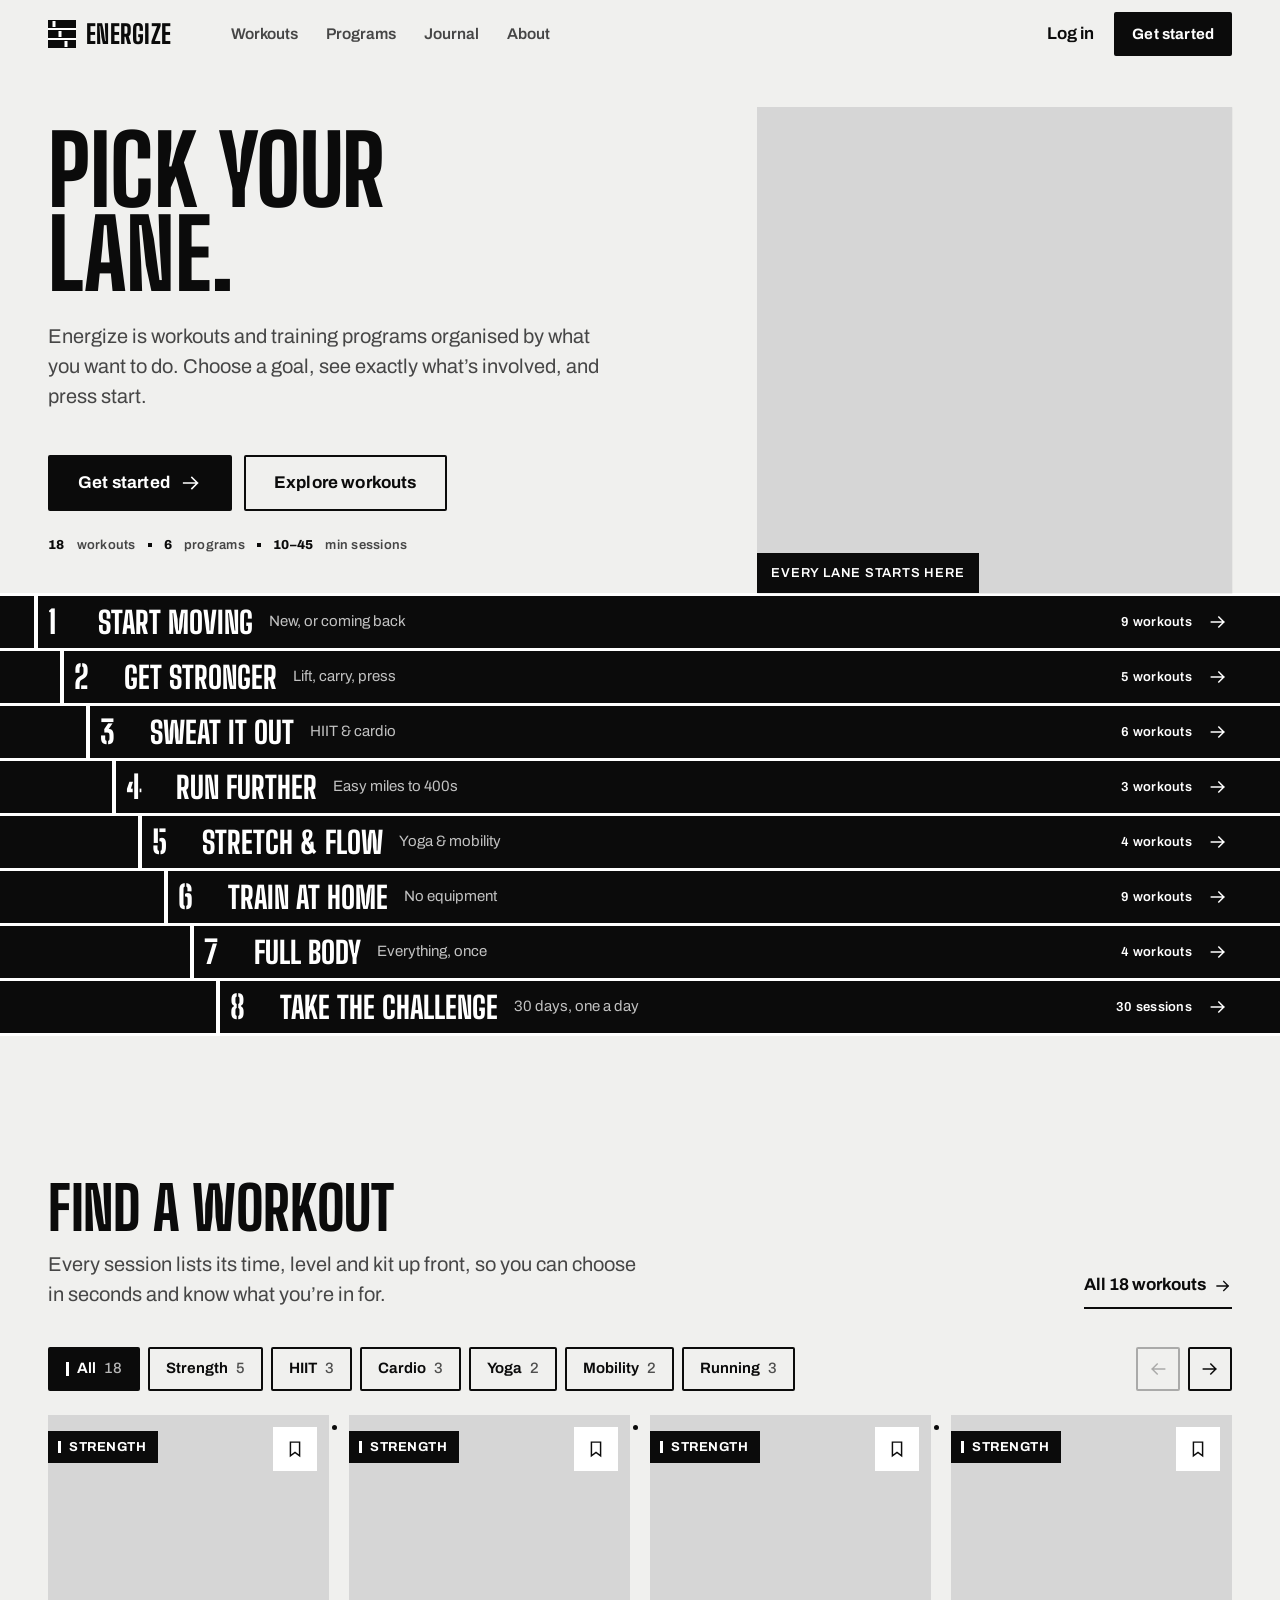
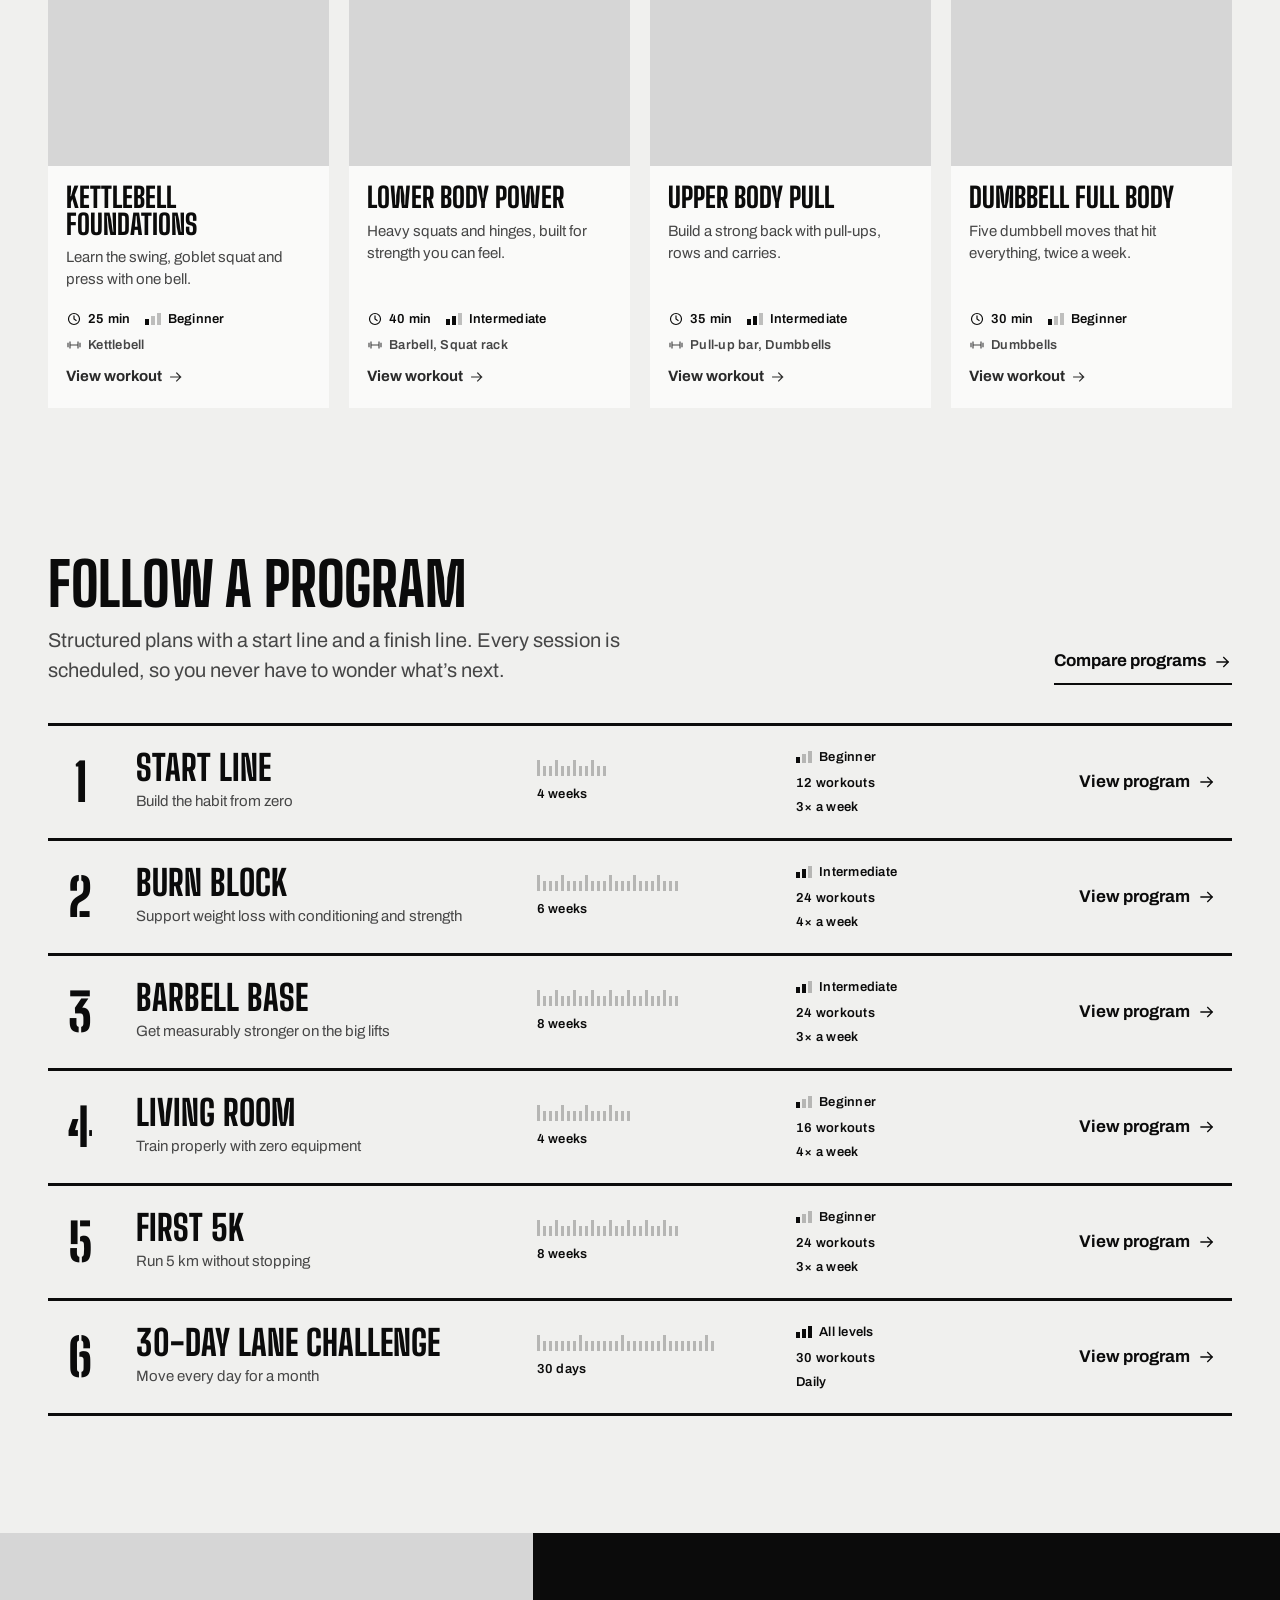
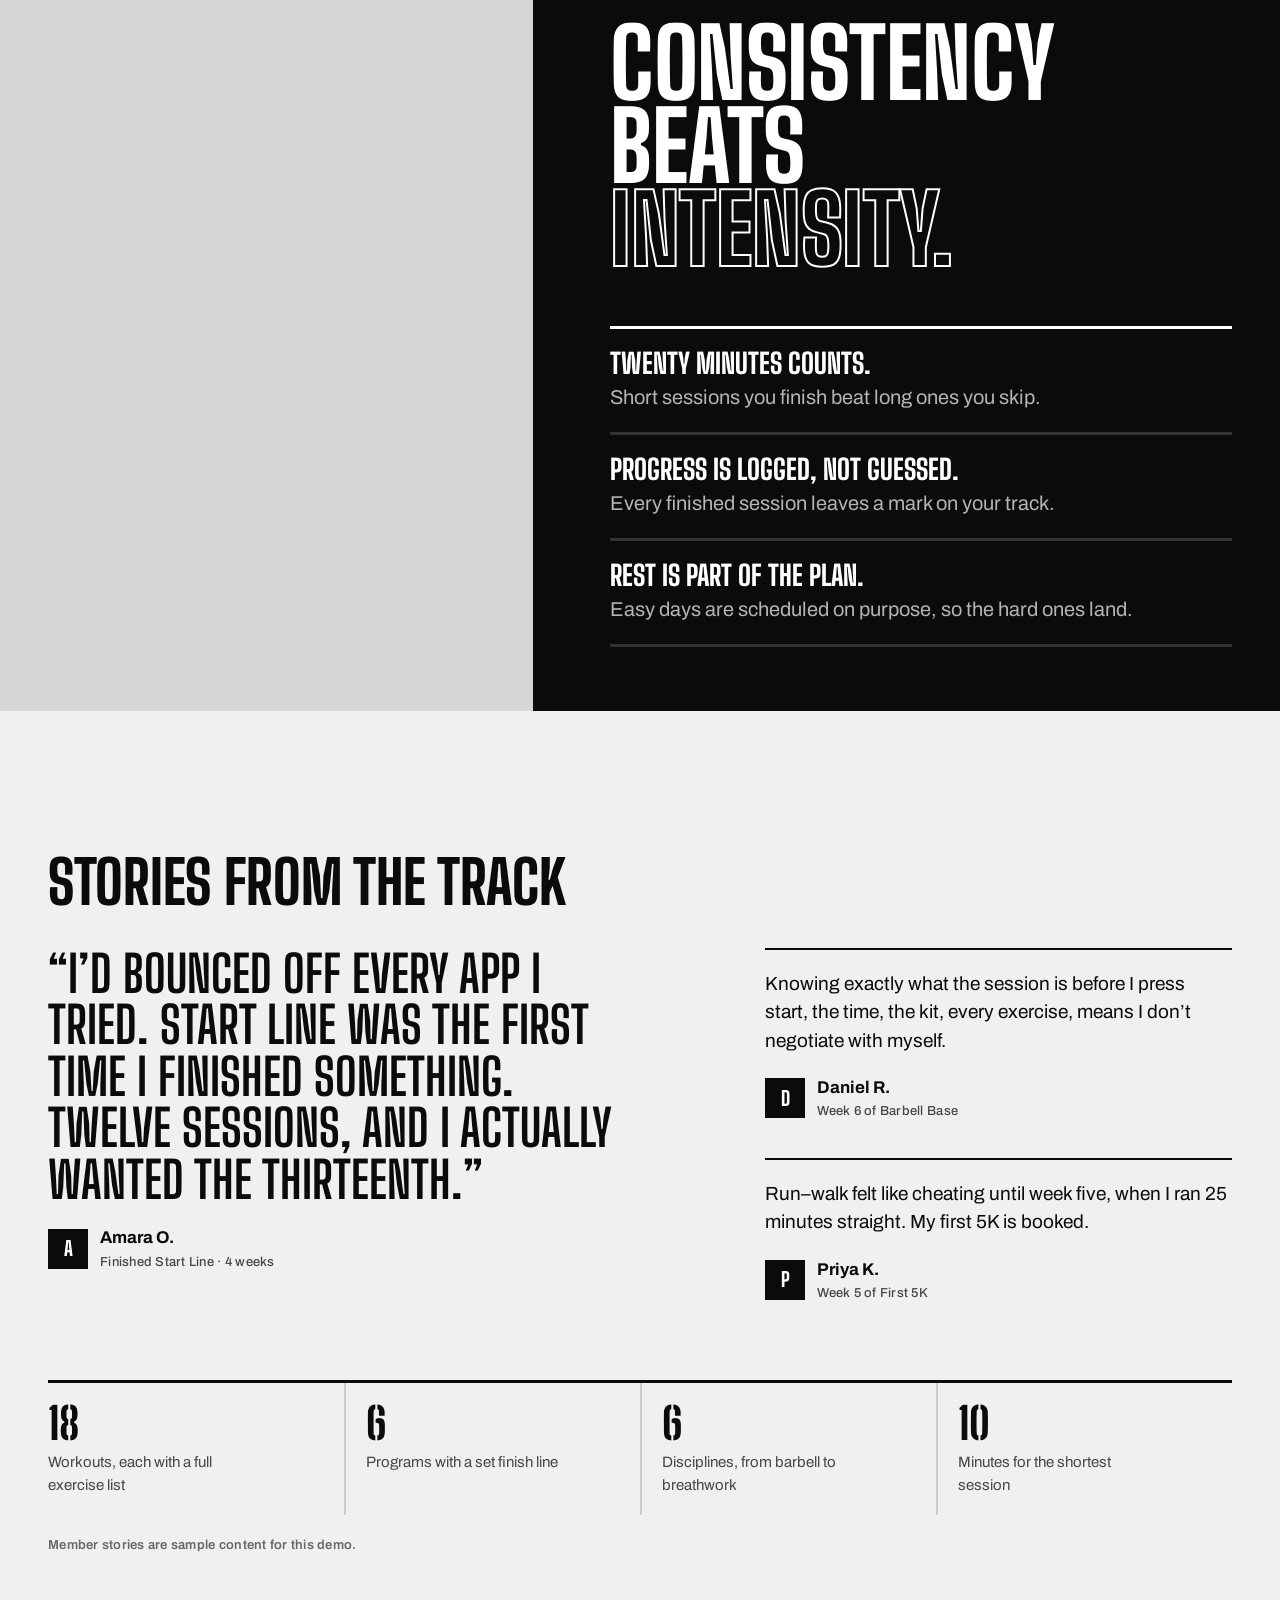
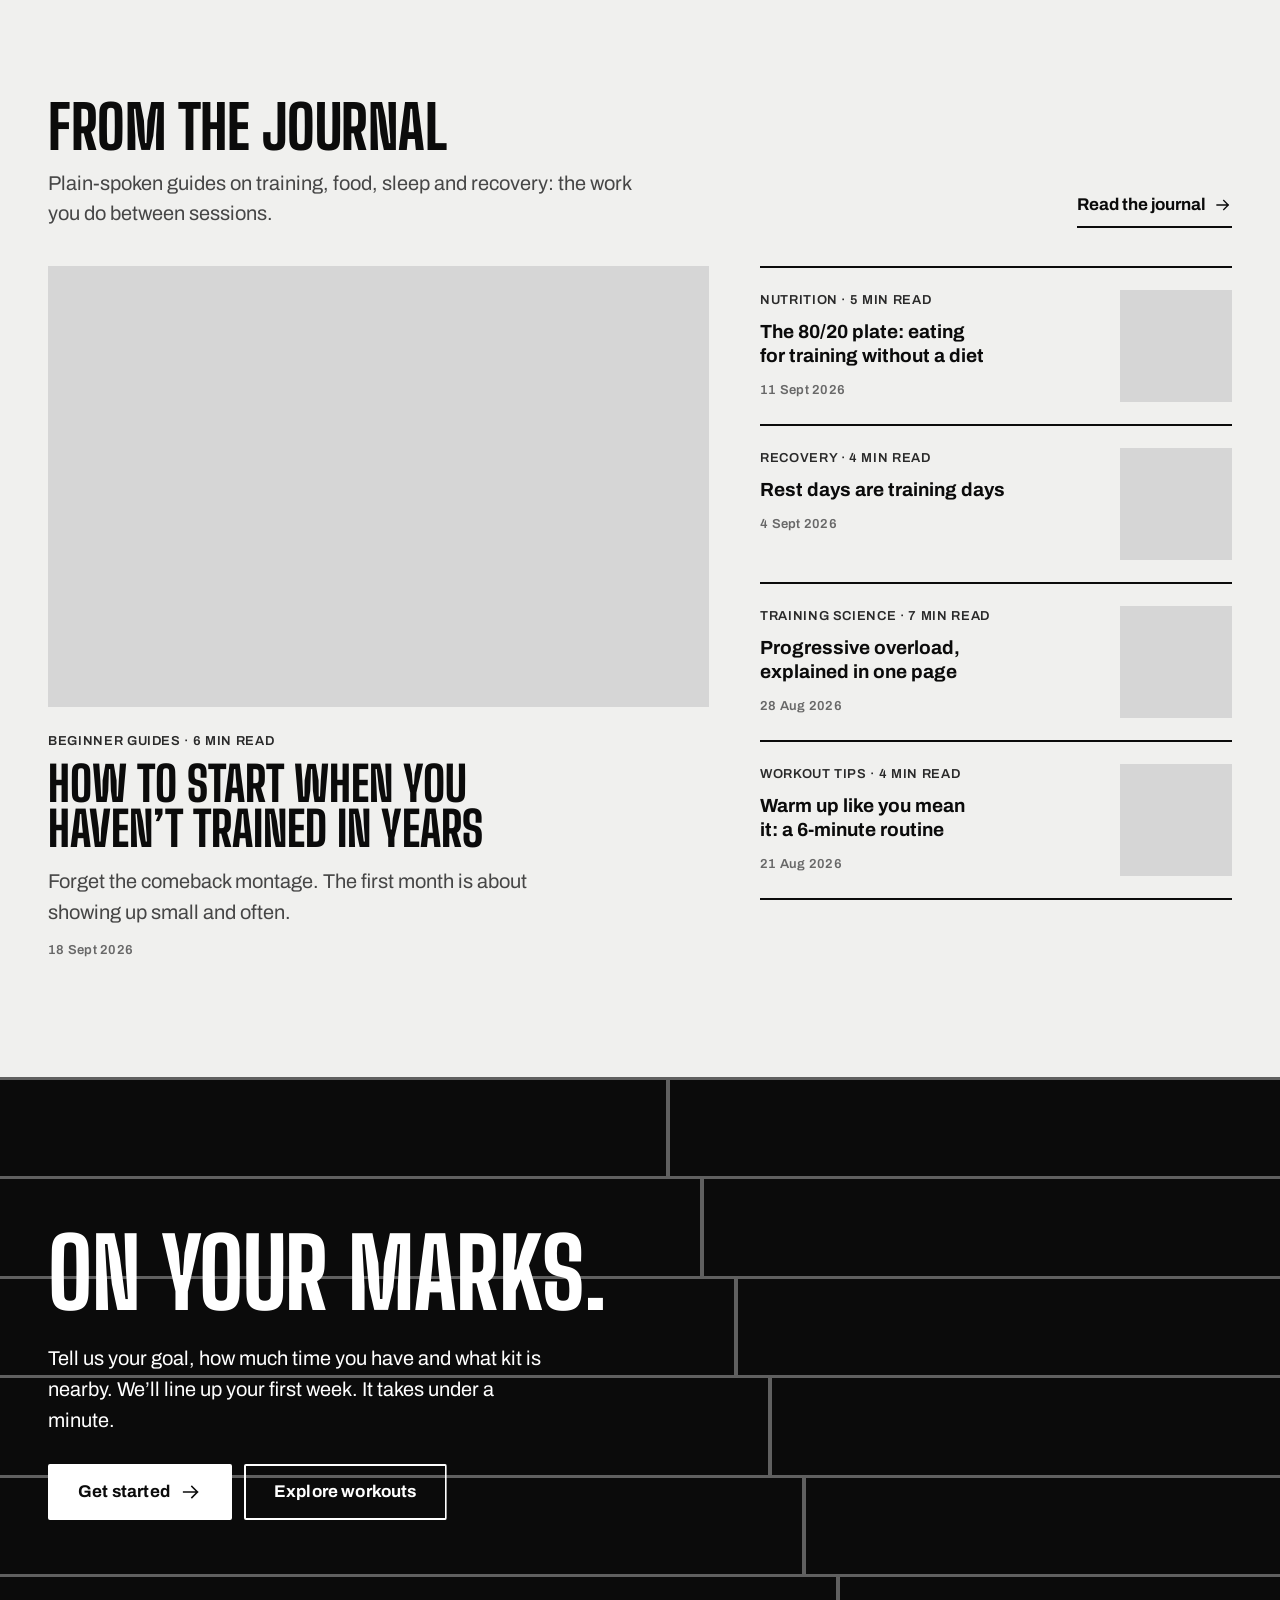
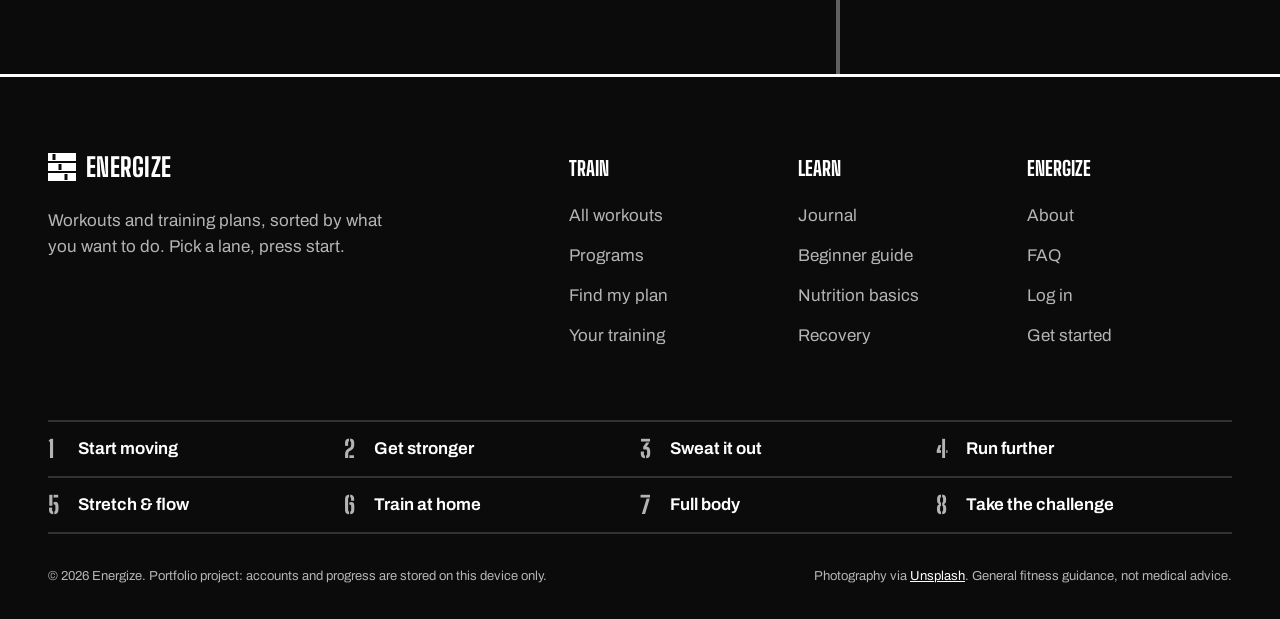
==== energize/index.html @ b3a52dd5 "Add Energize case study and live demo Monochrome React rebuild of the Energize fitness platform, bui" ====
<!doctype html>
<html lang="en">
  <head>
    <meta charset="UTF-8" />
    <meta name="viewport" content="width=device-width, initial-scale=1, viewport-fit=cover" />
    <meta name="description" content="Energize: workouts and training programs organised by what you want to do. Pick your lane, see the plan, press start." />
    <meta name="theme-color" content="#0b0b0b" />
    <link rel="icon" href="./favicon.svg" type="image/svg+xml" />
    <link rel="preconnect" href="https://images.unsplash.com" />
    <title>Energize — Pick your lane</title>
    <script type="module" crossorigin src="./assets/index-a1R3Euex.js"></script>
    <link rel="stylesheet" crossorigin href="./assets/index-C-Hd9GH8.css">
  </head>
  <body>
    <div id="root"></div>
  </body>
</html>
---- energize/assets/index-C-Hd9GH8.css ----
@font-face{font-family:Big Shoulders Display;font-style:normal;font-display:swap;font-weight:700;src:url(./big-shoulders-display-vietnamese-700-normal-DCH5bIkD.woff2) format("woff2"),url(./big-shoulders-display-vietnamese-700-normal-D5dmK5Ek.woff) format("woff");unicode-range:U+0102-0103,U+0110-0111,U+0128-0129,U+0168-0169,U+01A0-01A1,U+01AF-01B0,U+0300-0301,U+0303-0304,U+0308-0309,U+0323,U+0329,U+1EA0-1EF9,U+20AB}@font-face{font-family:Big Shoulders Display;font-style:normal;font-display:swap;font-weight:700;src:url(./big-shoulders-display-latin-ext-700-normal-C8xZtiKd.woff2) format("woff2"),url(./big-shoulders-display-latin-ext-700-normal-D98SaizC.woff) format("woff");unicode-range:U+0100-02BA,U+02BD-02C5,U+02C7-02CC,U+02CE-02D7,U+02DD-02FF,U+0304,U+0308,U+0329,U+1D00-1DBF,U+1E00-1E9F,U+1EF2-1EFF,U+2020,U+20A0-20AB,U+20AD-20C0,U+2113,U+2C60-2C7F,U+A720-A7FF}@font-face{font-family:Big Shoulders Display;font-style:normal;font-display:swap;font-weight:700;src:url(./big-shoulders-display-latin-700-normal-KM2fueoL.woff2) format("woff2"),url(./big-shoulders-display-latin-700-normal-CMi6UoP4.woff) format("woff");unicode-range:U+0000-00FF,U+0131,U+0152-0153,U+02BB-02BC,U+02C6,U+02DA,U+02DC,U+0304,U+0308,U+0329,U+2000-206F,U+20AC,U+2122,U+2191,U+2193,U+2212,U+2215,U+FEFF,U+FFFD}@font-face{font-family:Big Shoulders Display;font-style:normal;font-display:swap;font-weight:800;src:url(./big-shoulders-display-vietnamese-800-normal-TfqTMNKp.woff2) format("woff2"),url(./big-shoulders-display-vietnamese-800-normal-zHzF0To4.woff) format("woff");unicode-range:U+0102-0103,U+0110-0111,U+0128-0129,U+0168-0169,U+01A0-01A1,U+01AF-01B0,U+0300-0301,U+0303-0304,U+0308-0309,U+0323,U+0329,U+1EA0-1EF9,U+20AB}@font-face{font-family:Big Shoulders Display;font-style:normal;font-display:swap;font-weight:800;src:url(./big-shoulders-display-latin-ext-800-normal-fpv_pHPA.woff2) format("woff2"),url(./big-shoulders-display-latin-ext-800-normal-BQnXNQRw.woff) format("woff");unicode-range:U+0100-02BA,U+02BD-02C5,U+02C7-02CC,U+02CE-02D7,U+02DD-02FF,U+0304,U+0308,U+0329,U+1D00-1DBF,U+1E00-1E9F,U+1EF2-1EFF,U+2020,U+20A0-20AB,U+20AD-20C0,U+2113,U+2C60-2C7F,U+A720-A7FF}@font-face{font-family:Big Shoulders Display;font-style:normal;font-display:swap;font-weight:800;src:url(./big-shoulders-display-latin-800-normal-DDUD9Xuh.woff2) format("woff2"),url(./big-shoulders-display-latin-800-normal-CI0lhnTM.woff) format("woff");unicode-range:U+0000-00FF,U+0131,U+0152-0153,U+02BB-02BC,U+02C6,U+02DA,U+02DC,U+0304,U+0308,U+0329,U+2000-206F,U+20AC,U+2122,U+2191,U+2193,U+2212,U+2215,U+FEFF,U+FFFD}@font-face{font-family:Big Shoulders Stencil Display;font-style:normal;font-display:swap;font-weight:800;src:url(./big-shoulders-stencil-display-vietnamese-800-normal-DoiNwiQ4.woff2) format("woff2"),url(./big-shoulders-stencil-display-vietnamese-800-normal-BvA7Am0H.woff) format("woff");unicode-range:U+0102-0103,U+0110-0111,U+0128-0129,U+0168-0169,U+01A0-01A1,U+01AF-01B0,U+0300-0301,U+0303-0304,U+0308-0309,U+0323,U+0329,U+1EA0-1EF9,U+20AB}@font-face{font-family:Big Shoulders Stencil Display;font-style:normal;font-display:swap;font-weight:800;src:url(./big-shoulders-stencil-display-latin-ext-800-normal-Bwhrk1Fl.woff2) format("woff2"),url(./big-shoulders-stencil-display-latin-ext-800-normal-BhleyHtn.woff) format("woff");unicode-range:U+0100-02BA,U+02BD-02C5,U+02C7-02CC,U+02CE-02D7,U+02DD-02FF,U+0304,U+0308,U+0329,U+1D00-1DBF,U+1E00-1E9F,U+1EF2-1EFF,U+2020,U+20A0-20AB,U+20AD-20C0,U+2113,U+2C60-2C7F,U+A720-A7FF}@font-face{font-family:Big Shoulders Stencil Display;font-style:normal;font-display:swap;font-weight:800;src:url(./big-shoulders-stencil-display-latin-800-normal-DldhClEd.woff2) format("woff2"),url(./big-shoulders-stencil-display-latin-800-normal-COi9-ISJ.woff) format("woff");unicode-range:U+0000-00FF,U+0131,U+0152-0153,U+02BB-02BC,U+02C6,U+02DA,U+02DC,U+0304,U+0308,U+0329,U+2000-206F,U+20AC,U+2122,U+2191,U+2193,U+2212,U+2215,U+FEFF,U+FFFD}@font-face{font-family:Archivo Variable;font-style:normal;font-display:swap;font-weight:100 900;font-stretch:62% 125%;src:url(./archivo-vietnamese-wdth-normal-rJmnGBSt.woff2) format("woff2-variations");unicode-range:U+0102-0103,U+0110-0111,U+0128-0129,U+0168-0169,U+01A0-01A1,U+01AF-01B0,U+0300-0301,U+0303-0304,U+0308-0309,U+0323,U+0329,U+1EA0-1EF9,U+20AB}@font-face{font-family:Archivo Variable;font-style:normal;font-display:swap;font-weight:100 900;font-stretch:62% 125%;src:url(./archivo-latin-ext-wdth-normal-7khWdh9v.woff2) format("woff2-variations");unicode-range:U+0100-02BA,U+02BD-02C5,U+02C7-02CC,U+02CE-02D7,U+02DD-02FF,U+0304,U+0308,U+0329,U+1D00-1DBF,U+1E00-1E9F,U+1EF2-1EFF,U+2020,U+20A0-20AB,U+20AD-20C0,U+2113,U+2C60-2C7F,U+A720-A7FF}@font-face{font-family:Archivo Variable;font-style:normal;font-display:swap;font-weight:100 900;font-stretch:62% 125%;src:url(./archivo-latin-wdth-normal-DY7AcnAa.woff2) format("woff2-variations");unicode-range:U+0000-00FF,U+0131,U+0152-0153,U+02BB-02BC,U+02C6,U+02DA,U+02DC,U+0304,U+0308,U+0329,U+2000-206F,U+20AC,U+2122,U+2191,U+2193,U+2212,U+2215,U+FEFF,U+FFFD}:root{--c-ground: #f0f0ee;--c-paper: #fafaf9;--c-ink: #0b0b0b;--c-ink-2: #464646;--c-ink-3: #686868;--c-rule: #cdcdcd;--c-track: #0b0b0b;--c-track-deep: #2a2a2a;--c-track-ink: #000000;--c-track-soft: #e2e2e0;--c-line: #ffffff;--c-on-track-2: #c2c2c2;--c-on-ink-2: #b4b4b4;--c-done: #0b0b0b;--f-display: "Big Shoulders Display", "Arial Narrow", sans-serif;--f-stencil: "Big Shoulders Stencil Display", "Big Shoulders Display", sans-serif;--f-ui: "Archivo Variable", "Archivo", system-ui, sans-serif;--t-hero: clamp(3.5rem, 2rem + 7.4vw, 6rem);--t-h1: clamp(2.75rem, 1.6rem + 4.6vw, 5rem);--t-h2: clamp(2.25rem, 1.5rem + 3vw, 3.75rem);--t-h3: clamp(1.5rem, 1.2rem + 1vw, 2rem);--t-h4: 1.375rem;--t-lede: clamp(1.0625rem, 1rem + .35vw, 1.25rem);--t-body: 1.0625rem;--t-small: .9375rem;--t-meta: .8125rem;--s-1: 4px;--s-2: 8px;--s-3: 12px;--s-4: 16px;--s-5: 24px;--s-6: 32px;--s-7: 48px;--s-8: 64px;--s-9: 96px;--s-10: 128px;--section: clamp(72px, 6vw + 40px, 136px);--container: 1360px;--container-text: 720px;--gutter: clamp(16px, 4vw, 48px);--nav-h: 68px;--lane-h: 52px;--lane-line: 3px;--r-0: 0;--r-1: 2px;--r-pill: 999px;--shadow-float: 0 18px 40px -18px rgb(18 17 16 / .45);--ease-out: cubic-bezier(.16, 1, .3, 1);--ease-in-out: cubic-bezier(.65, 0, .35, 1);--d-fast: .16s;--d-med: .32s;--d-slow: .72s}*,*:before,*:after{box-sizing:border-box}html{-webkit-text-size-adjust:100%;text-size-adjust:100%;scroll-padding-top:calc(var(--nav-h) + 16px);scrollbar-color:var(--c-ink-3) var(--c-ground)}body{margin:0;background:var(--c-ground);color:var(--c-ink);font-family:var(--f-ui);font-size:var(--t-body);line-height:1.55;font-variation-settings:"wdth" 100;-webkit-font-smoothing:antialiased;text-rendering:optimizeLegibility;overflow-x:clip}img,svg,video{display:block;max-width:100%}img{height:auto}button,input,select,textarea{font:inherit;color:inherit}button{cursor:pointer}a{color:inherit}p{margin:0 0 1em}p:last-child{margin-bottom:0}h1,h2,h3,h4{margin:0}ul,ol{margin:0;padding:0}figure{margin:0}::selection{background:var(--c-track);color:var(--c-line)}input,textarea{caret-color:var(--c-track)}:focus-visible{outline:3px solid var(--c-track);outline-offset:3px}.on-track :focus-visible,.on-ink :focus-visible{outline-color:var(--c-line)}.display{font-family:var(--f-display);font-weight:800;text-transform:uppercase;line-height:.88;letter-spacing:-.005em;text-wrap:balance}.h1{font-size:var(--t-h1)}.h2{font-size:var(--t-h2)}.h3{font-family:var(--f-display);font-weight:800;font-size:var(--t-h3);line-height:1;text-transform:uppercase;text-wrap:balance}.lede{font-size:var(--t-lede);line-height:1.5;color:var(--c-ink-2);max-width:54ch;text-wrap:pretty}.meta{font-size:var(--t-meta);font-weight:600;letter-spacing:.02em;font-variant-numeric:tabular-nums}.num{font-variant-numeric:tabular-nums}.stencil{font-family:var(--f-stencil);font-weight:800;line-height:1}.container{width:100%;max-width:calc(var(--container) + var(--gutter) * 2);margin-inline:auto;padding-inline:var(--gutter)}.section{padding-block:var(--section)}.sr-only{position:absolute!important;width:1px;height:1px;padding:0;margin:-1px;overflow:hidden;clip:rect(0 0 0 0);white-space:nowrap;border:0}.skip-link{position:fixed;left:12px;top:-60px;z-index:100;padding:12px 16px;background:var(--c-ink);color:var(--c-line);font-weight:700;text-decoration:none;transition:top var(--d-fast) var(--ease-out)}.skip-link:focus{top:12px}.link{font-weight:700;text-decoration:underline;text-decoration-thickness:2px;text-underline-offset:.22em;text-decoration-color:var(--c-track);transition:text-decoration-color var(--d-fast)}.link:hover{text-decoration-color:currentColor}.on-ink{background:var(--c-ink);color:var(--c-line)}.on-track{background:var(--c-track);color:var(--c-line)}.js-reveal [data-reveal]{opacity:0;transform:translateY(18px);transition:opacity var(--d-slow) var(--ease-out),transform var(--d-slow) var(--ease-out)}.js-reveal [data-reveal=paint]{opacity:1;transform:none;clip-path:inset(0 100% 0 0);transition:clip-path .9s var(--ease-out)}.js-reveal [data-reveal].is-in{opacity:1;transform:none;clip-path:inset(0 0 0 0)}.route{animation:route-in .42s var(--ease-out) both}@keyframes route-in{0%{opacity:0;transform:translateY(10px)}to{opacity:1;transform:none}}@media (prefers-reduced-motion: reduce){*,*:before,*:after{animation-duration:.01ms!important;animation-iteration-count:1!important;transition-duration:.01ms!important;scroll-behavior:auto!important}.js-reveal [data-reveal]{opacity:1;transform:none;clip-path:none}}.photo{position:relative;overflow:hidden;background:#d6d6d6}.photo img{width:100%;height:100%;object-fit:cover;opacity:0;transform:scale(1.03);transition:opacity .6s var(--ease-out),transform 1.1s var(--ease-out)}.photo.is-loaded img{opacity:1;transform:none}.photo img{filter:grayscale(1) contrast(1.06)}.logo{display:inline-flex;align-items:center;gap:10px;color:var(--c-track);text-decoration:none}.logo__word{font-family:var(--f-display);font-weight:800;font-size:1.625rem;line-height:1;text-transform:uppercase;letter-spacing:.01em;color:var(--c-ink)}.logo--on-track{color:var(--c-line);--logo-line: var(--c-track)}.logo--on-track .logo__word{color:var(--c-line)}.section-header{margin-bottom:clamp(28px,3vw,48px)}.section-header__rule{height:3px;background:var(--c-ink);margin-bottom:clamp(20px,2vw,28px)}.section-header__row{display:flex;align-items:flex-end;justify-content:space-between;gap:24px 48px;flex-wrap:wrap}.section-header__text{display:grid;gap:14px;max-width:760px}.section-header__action{display:inline-flex;align-items:center;gap:8px;min-height:44px;font-weight:700;text-decoration:none;border-bottom:2px solid var(--c-track);transition:gap var(--d-med) var(--ease-out),color var(--d-fast)}.section-header__action:hover{gap:14px;color:var(--c-track-deep)}.level{display:inline-flex;align-items:center;gap:7px}.level__bars{display:inline-flex;align-items:flex-end;gap:2px}.level__bars i{width:4px;background:currentColor;opacity:.25}.level__bars i:nth-child(1){height:6px}.level__bars i:nth-child(2){height:9px}.level__bars i:nth-child(3){height:12px}.level__bars i.on{opacity:1}.chip{position:relative;display:inline-flex;align-items:center;gap:8px;min-height:44px;padding:0 16px;border:2px solid var(--c-ink);border-radius:var(--r-1);background:transparent;font-weight:650;font-size:.9375rem;white-space:nowrap;transition:background var(--d-fast),color var(--d-fast)}.chip:hover{background:var(--c-paper)}.chip.is-active{background:var(--c-ink);color:var(--c-line)}.chip.is-active:before{content:"";width:3px;height:14px;background:var(--c-line);box-shadow:0 0 0 1px var(--c-ink)}.chip__count{font-variant-numeric:tabular-nums;opacity:.7;font-weight:500}.empty{display:grid;justify-items:start;gap:12px;padding:clamp(32px,5vw,64px);background:var(--c-paper);max-width:640px}.empty__mark{width:120px;color:var(--c-track);margin-bottom:8px}.empty p{color:var(--c-ink-2);margin:0 0 8px}.rail{position:relative}.rail__track{display:grid;grid-auto-flow:column;grid-auto-columns:var(--rail-col, calc((100% - 60px)/4) );gap:20px;overflow-x:auto;overscroll-behavior-x:contain;scroll-snap-type:x mandatory;scrollbar-width:none;padding-bottom:4px}.rail__track::-webkit-scrollbar{display:none}.rail__track>*{scroll-snap-align:start}.rail__controls{display:flex;gap:8px}@media (max-width: 1100px){.rail__track{--rail-col: calc((100% - 2 * 20px) / 3)}}@media (max-width: 820px){.rail__track{--rail-col: 62%;gap:14px;margin-inline:calc(var(--gutter) * -1);padding-inline:var(--gutter);scroll-padding-inline:var(--gutter)}}@media (max-width: 480px){.rail__track{--rail-col: 80%}}.footer{padding-block:clamp(56px,6vw,96px) 32px;border-top:var(--lane-line) solid var(--c-line)}.footer .logo__word{color:var(--c-line)}.footer .logo{color:var(--c-line);--logo-line: var(--c-ink)}.footer__top{display:grid;grid-template-columns:minmax(0,5fr) minmax(0,7fr);gap:48px}.footer__brand p{margin-top:18px;max-width:34ch;color:var(--c-on-ink-2)}.footer__logo{display:inline-flex;text-decoration:none}.footer__cols{display:grid;grid-template-columns:repeat(3,1fr);gap:24px}.footer__h{font-family:var(--f-display);font-weight:800;font-size:1.25rem;text-transform:uppercase;margin-bottom:12px}.footer__cols ul{list-style:none;display:grid}.footer__cols a{display:inline-flex;align-items:center;min-height:40px;color:var(--c-on-ink-2);text-decoration:none;transition:color var(--d-fast)}.footer__cols a:hover{color:var(--c-line)}.footer__lanes{display:grid;grid-template-columns:repeat(4,1fr);margin-top:clamp(48px,5vw,72px);border-top:2px solid #333}.footer__lane{display:flex;align-items:center;gap:12px;min-height:56px;padding-right:12px;border-bottom:2px solid #333;font-weight:650;color:var(--c-line);text-decoration:none;transition:color var(--d-fast)}.footer__lane .stencil{font-size:1.5rem;color:var(--c-on-ink-2);min-width:18px}.footer__lane:hover{text-decoration:underline;text-decoration-thickness:2px;text-underline-offset:.25em}.footer__base{display:flex;justify-content:space-between;gap:8px 32px;flex-wrap:wrap;margin-top:32px;font-size:var(--t-meta);color:var(--c-on-ink-2)}.footer__base p{margin:0}.footer__base a{color:var(--c-line)}@media (max-width: 900px){.footer__top{grid-template-columns:1fr}.footer__lanes{grid-template-columns:repeat(2,1fr);column-gap:16px}}@media (max-width: 520px){.footer__cols{grid-template-columns:1fr 1fr}.footer__lanes{grid-template-columns:1fr}}.btn{--btn-bg: var(--c-track);--btn-fg: var(--c-line);--btn-bd: var(--c-track);position:relative;display:inline-flex;align-items:center;justify-content:center;gap:10px;min-height:48px;padding:0 22px;border:2px solid var(--btn-bd);border-radius:var(--r-1);background:var(--btn-bg);color:var(--btn-fg);font-family:var(--f-ui);font-weight:700;font-size:1rem;letter-spacing:.01em;line-height:1;text-decoration:none;white-space:nowrap;overflow:hidden;isolation:isolate;transition:color var(--d-fast) var(--ease-out),border-color var(--d-fast),transform var(--d-fast) var(--ease-out);-webkit-tap-highlight-color:transparent}.btn:before{content:"";position:absolute;top:0;right:0;bottom:0;left:0;z-index:-1;background:var(--btn-hover, var(--c-track-deep));transform:scaleX(0);transform-origin:left;transition:transform var(--d-med) var(--ease-out)}.btn:hover:before{transform:scaleX(1)}.btn:active{transform:translateY(1px)}.btn__icon{transition:transform var(--d-med) var(--ease-out)}.btn:hover .btn__icon{transform:translate(3px)}.btn[disabled],.btn[aria-disabled=true]{opacity:.45;pointer-events:none}.btn--lg{min-height:56px;padding:0 28px;font-size:1.0625rem}.btn--sm{min-height:44px;padding:0 16px;font-size:.9375rem}.btn--block{width:100%}.btn--ink{--btn-bg: var(--c-ink);--btn-bd: var(--c-ink);--btn-hover: #2a2a2a}.btn--ghost{--btn-bg: transparent;--btn-fg: var(--c-ink);--btn-bd: var(--c-ink);--btn-hover: var(--c-ink)}.btn--ghost:hover{color:var(--c-line)}.btn--line{--btn-bg: transparent;--btn-fg: var(--c-line);--btn-bd: var(--c-line);--btn-hover: var(--c-line)}.btn--line:hover{color:var(--c-ink)}.btn--white{--btn-bg: var(--c-line);--btn-fg: var(--c-ink);--btn-bd: var(--c-line);--btn-hover: var(--c-ink)}.btn--white:hover{color:var(--c-line);border-color:var(--c-ink)}.icon-btn{display:inline-grid;place-items:center;width:44px;height:44px;border:2px solid currentColor;border-radius:var(--r-1);background:transparent;color:inherit;transition:background var(--d-fast),color var(--d-fast),opacity var(--d-fast)}.icon-btn:hover{background:var(--c-ink);color:var(--c-line);border-color:var(--c-ink)}.icon-btn:disabled{opacity:.3;pointer-events:none}.nav{position:sticky;top:0;z-index:50;background:var(--c-ground);border-bottom:1px solid transparent;transition:border-color var(--d-med)}.nav.is-scrolled{border-bottom-color:var(--c-rule)}.nav__bar{display:flex;align-items:center;gap:32px;height:var(--nav-h)}.nav__logo{display:inline-flex;min-height:44px;align-items:center;text-decoration:none}.nav__links{display:flex;gap:4px;margin-left:16px}.nav__link{position:relative;display:inline-flex;align-items:center;min-height:44px;padding:0 12px;font-weight:600;font-size:.9688rem;text-decoration:none;color:var(--c-ink-2);transition:color var(--d-fast)}.nav__link:after{content:"";position:absolute;left:12px;right:12px;bottom:6px;height:3px;background:var(--c-track);transform:scaleX(0);transform-origin:left;transition:transform var(--d-med) var(--ease-out)}.nav__link:hover{color:var(--c-ink)}.nav__link:hover:after{transform:scaleX(.35)}.nav__link.active{color:var(--c-ink)}.nav__link.active:after{transform:scaleX(1)}.nav__actions{margin-left:auto;display:flex;align-items:center;gap:20px}.nav__login{display:inline-flex;align-items:center;min-height:44px;font-weight:650;text-decoration:none}.nav__login:hover{text-decoration:underline;text-decoration-color:var(--c-track);text-decoration-thickness:2px;text-underline-offset:.3em}.nav__you{display:inline-flex;align-items:center;gap:10px;min-height:44px;font-weight:650;text-decoration:none}.nav__avatar{display:inline-grid;place-items:center;width:32px;height:32px;background:var(--c-track);color:var(--c-line);font-family:var(--f-display);font-weight:800;font-size:1.125rem;text-transform:uppercase;text-decoration:none}.nav__avatar--lg{width:44px;height:44px;font-size:1.375rem}.nav__mobile{display:none;margin-left:auto;align-items:center;gap:8px}.nav__toggle{display:inline-grid;place-items:center;width:48px;height:48px;border:0;background:transparent;color:var(--c-ink)}.drawer{position:fixed;inset:var(--nav-h) 0 0 0;display:flex;flex-direction:column;justify-content:space-between;gap:32px;padding:0 0 max(24px,env(safe-area-inset-bottom));overflow-y:auto;animation:drawer-in .38s var(--ease-out) both}.drawer[hidden]{display:none}@keyframes drawer-in{0%{clip-path:inset(0 0 100% 0)}to{clip-path:inset(0 0 0 0)}}.drawer__lanes{list-style:none;border-top:var(--lane-line) solid var(--c-line)}.drawer__lanes li{border-bottom:var(--lane-line) solid var(--c-line);animation:lane-in .42s var(--ease-out) both;animation-delay:calc(var(--i, 0) * 40ms + 80ms)}@keyframes lane-in{0%{opacity:0;transform:translate(-16px)}to{opacity:1;transform:none}}.drawer__lane{display:grid;grid-template-columns:44px 1fr;grid-template-areas:"n label" "n note";align-items:center;column-gap:12px;min-height:76px;padding:10px var(--gutter);text-decoration:none;color:var(--c-line)}.drawer__lane.active{background:var(--c-track-deep)}.drawer__n{grid-area:n;font-size:2.5rem}.drawer__label{grid-area:label;font-family:var(--f-display);font-weight:800;font-size:2.25rem;text-transform:uppercase;line-height:.95}.drawer__note{grid-area:note;font-size:.875rem;color:var(--c-on-track-2)}.drawer__actions{display:grid;gap:10px;padding:0 var(--gutter)}@media (max-width: 900px){.nav__links,.nav__actions{display:none}.nav__mobile{display:flex}.nav__bar{gap:12px}.nav.is-open{background:var(--c-ground)}}@media (max-width: 360px){.logo__word{font-size:1.375rem}.nav__mobile .btn{padding:0 12px}}.acard{position:relative}.acard__link{text-decoration:none;background-image:linear-gradient(var(--c-track),var(--c-track));background-size:0 3px;background-position:0 100%;background-repeat:no-repeat;transition:background-size var(--d-med) var(--ease-out)}.acard:hover .acard__link{background-size:100% 3px}.acard__link:after{content:"";position:absolute;top:0;right:0;bottom:0;left:0;z-index:1}.acard__link:focus-visible{outline:none}.acard:has(.acard__link:focus-visible){outline:3px solid var(--c-track);outline-offset:4px}.acard__topic{color:var(--c-track-deep);margin:0 0 10px;text-transform:uppercase;letter-spacing:.05em}.acard__date{color:var(--c-ink-3);margin:12px 0 0}.acard .photo img{transition:opacity .6s var(--ease-out),transform .9s var(--ease-out)}.acard:hover .photo.is-loaded img{transform:scale(1.03)}.acard--feature{display:grid;gap:24px}.acard--feature .acard__title{font-family:var(--f-display);font-weight:800;font-size:clamp(2rem,1.4rem + 2vw,3rem);line-height:.95;text-transform:uppercase;text-wrap:balance}.acard--feature .acard__dek{margin:14px 0 0;font-size:var(--t-lede);color:var(--c-ink-2);max-width:46ch}.acard--compact{display:grid;grid-template-columns:minmax(0,1fr) 112px;gap:20px;padding-block:22px;border-bottom:2px solid var(--c-ink)}.acard--compact .acard__media{order:2}.acard--compact .acard__title{font-family:var(--f-ui);font-weight:700;font-size:1.1875rem;line-height:1.25;text-wrap:balance}@media (max-width: 420px){.acard--compact{grid-template-columns:minmax(0,1fr) 84px;gap:14px}}.lanes{--stagger: 26px;--start: max(var(--gutter), calc((100cqw - var(--container)) / 2));container-type:inline-size;position:relative}.lanes ol{list-style:none;border-top:var(--lane-line) solid var(--c-line)}.lane{border-bottom:var(--lane-line) solid var(--c-line)}.lane__link{--pad: calc(var(--start) + var(--i) * var(--stagger));position:relative;display:grid;grid-template-columns:34px minmax(0,max-content) minmax(0,1fr) auto 24px;align-items:center;column-gap:16px;min-height:var(--lane-h);padding:6px var(--start) 6px var(--pad);color:var(--c-line);text-decoration:none;transition:background var(--d-med) var(--ease-out)}.lane__link:before{content:"";position:absolute;left:calc(var(--pad) - 14px);top:0;bottom:0;width:4px;background:var(--c-line)}.lane__link:hover,.lane__link:focus-visible,.lane.is-active .lane__link{background:var(--c-track-deep)}.lane__link:focus-visible{outline:3px solid var(--c-line);outline-offset:-6px}.lane__n{font-size:2rem}.lane__name{font-family:var(--f-display);font-weight:800;font-size:clamp(1.5rem,1.1rem + 1vw,2rem);line-height:1;text-transform:uppercase;white-space:nowrap}.lane__line{font-size:var(--t-small);color:var(--c-on-track-2);white-space:nowrap;overflow:hidden;text-overflow:ellipsis}.lane__count{white-space:nowrap}.lane__arrow{transition:transform var(--d-med) var(--ease-out)}.lane__link:hover .lane__arrow,.lane__link:focus-visible .lane__arrow{transform:translate(4px)}.lane__run{position:absolute;left:calc(var(--pad) - 14px);right:var(--start);bottom:6px;height:4px;container-type:inline-size;pointer-events:none}.lane__runner{position:absolute;left:0;top:0;width:28px;height:4px;background:var(--c-line);transform:translate(0) scaleX(0);transform-origin:left;transition:transform .7s var(--ease-out)}.lane__link:hover .lane__runner,.lane__link:focus-visible .lane__runner,.lane.is-active .lane__runner{transform:translate(calc(100cqw - 28px)) scaleX(1)}@media (max-width: 900px){.lanes{--stagger: 12px}.lane__link{grid-template-columns:28px minmax(0,1fr) auto 20px;column-gap:12px;min-height:60px}.lane__line{display:none}.lane__n{font-size:1.75rem}}@media (max-width: 380px){.lanes{--stagger: 8px}.lane__link{grid-template-columns:24px minmax(0,1fr) auto}.lane__arrow{display:none}.lane__name{font-size:1.375rem}}.ticks{display:flex;align-items:flex-end;gap:3px;height:16px}.ticks i{flex:0 0 auto;width:3px;height:60%;background:currentColor;opacity:.25}.ticks i.is-start{height:100%}.ticks i.is-done{opacity:1;background:var(--c-track)}.prow-list{list-style:none;border-top:var(--lane-line) solid var(--c-ink)}.prow-list>li{border-bottom:var(--lane-line) solid var(--c-ink)}.prow{position:relative;display:grid;grid-template-columns:64px minmax(0,3.2fr) minmax(0,2fr) minmax(0,2.2fr) auto;align-items:center;gap:24px;min-height:112px;padding:20px 16px 20px 0;transition:background var(--d-med) var(--ease-out),color var(--d-med)}.prow:hover,.prow:focus-within{background:var(--c-track);color:var(--c-line)}.prow__n{font-size:3.25rem;text-align:center;color:var(--c-track);transition:color var(--d-med)}.prow:hover .prow__n,.prow:focus-within .prow__n{color:var(--c-line)}.prow__name{font-family:var(--f-display);font-weight:800;font-size:clamp(1.75rem,1.4rem + 1vw,2.25rem);line-height:.95;text-transform:uppercase}.prow__link{text-decoration:none}.prow__link:after{content:"";position:absolute;top:0;right:0;bottom:0;left:0;z-index:1}.prow__link:focus-visible{outline:none}.prow:has(.prow__link:focus-visible){outline:3px solid var(--c-line);outline-offset:-6px}.prow__goal{margin:6px 0 0;color:var(--c-ink-2);font-size:var(--t-small);transition:color var(--d-med)}.prow:hover .prow__goal,.prow:focus-within .prow__goal{color:var(--c-on-track-2)}.prow__distance{display:grid;gap:8px}.prow__facts{list-style:none;display:grid;gap:4px}.prow__cta{display:inline-flex;align-items:center;gap:8px;font-weight:700;white-space:nowrap;transition:gap var(--d-med) var(--ease-out)}.prow:hover .prow__cta{gap:14px}.prow.is-active .prow__ticks i.is-done{background:currentColor}.prow:hover .ticks i.is-done,.prow:focus-within .ticks i.is-done{background:var(--c-line)}.prow__flag{position:absolute;left:64px;top:0;display:inline-flex;align-items:center;gap:6px;padding:3px 8px;background:var(--c-ink);color:var(--c-line);font-size:.75rem;font-weight:700;letter-spacing:.03em;text-transform:uppercase}.prow__peek{position:absolute;right:200px;top:50%;width:240px;z-index:2;pointer-events:none;transform:translateY(-50%) rotate(-2deg);clip-path:inset(0 100% 0 0);transition:clip-path .48s var(--ease-out)}@media (hover: hover) and (min-width: 1101px){.prow:hover .prow__peek{clip-path:inset(0 0 0 0)}}@media (hover: none),(max-width: 1100px){.prow__peek{display:none}}@media (max-width: 1100px){.prow{grid-template-columns:56px minmax(0,1fr) minmax(0,1fr) auto}.prow__facts{display:none}}@media (max-width: 720px){.prow{grid-template-columns:44px minmax(0,1fr);grid-template-areas:"n main" "n distance" "n cta";gap:12px 12px;padding:22px 8px 22px 0}.prow__n{grid-area:n;align-self:start;font-size:2.5rem}.prow__main{grid-area:main}.prow__distance{grid-area:distance;grid-auto-flow:column;justify-content:start;align-items:center;gap:12px}.prow__cta{grid-area:cta;color:var(--c-track-deep)}.prow:hover .prow__cta{color:inherit}.prow__flag{left:44px}}.wcard{position:relative;display:flex;flex-direction:column;height:100%;background:var(--c-paper)}.wcard__media{position:relative}.wcard__media .photo img{transition:opacity .6s var(--ease-out),transform .9s var(--ease-out)}.wcard:hover .wcard__media .photo.is-loaded img{transform:scale(1.04)}.wcard__cat{position:absolute;left:0;top:16px;padding:6px 12px 6px 10px;background:var(--c-ink);color:var(--c-line);font-size:var(--t-meta);font-weight:700;letter-spacing:.04em;text-transform:uppercase;display:inline-flex;align-items:center;gap:8px}.wcard__cat:before{content:"";width:3px;height:12px;background:var(--c-line)}.wcard__done{position:absolute;left:0;bottom:0;display:inline-flex;align-items:center;gap:6px;padding:6px 12px;background:var(--c-done);color:var(--c-line);font-size:var(--t-meta);font-weight:700}.wcard__body{position:relative;display:flex;flex-direction:column;gap:10px;flex:1;padding:18px 18px 20px}.wcard__body:before{content:"";position:absolute;left:0;right:0;top:0;height:4px;background:var(--c-track);transform:scaleX(0);transform-origin:left;transition:transform var(--d-med) var(--ease-out)}.wcard:hover .wcard__body:before,.wcard:focus-within .wcard__body:before{transform:scaleX(1)}.wcard__title{font-family:var(--f-display);font-weight:800;font-size:1.75rem;line-height:.95;text-transform:uppercase;text-wrap:balance}.wcard__link{text-decoration:none}.wcard__link:after{content:"";position:absolute;top:0;right:0;bottom:0;left:0;z-index:1}.wcard__link:focus-visible{outline:none}.wcard:has(.wcard__link:focus-visible){outline:3px solid var(--c-track);outline-offset:3px}.wcard__summary{margin:0;font-size:var(--t-small);color:var(--c-ink-2);line-height:1.45}.wcard__meta{list-style:none;display:flex;flex-wrap:wrap;gap:6px 14px;margin-top:auto;padding-top:8px;color:var(--c-ink)}.wcard__meta li{display:inline-flex;align-items:center;gap:6px}.wcard__kit{color:var(--c-ink-2)}.wcard__cta{display:inline-flex;align-items:center;gap:6px;font-weight:700;font-size:var(--t-small);color:var(--c-track-deep);transition:gap var(--d-med) var(--ease-out)}.wcard:hover .wcard__cta{gap:12px}.wcard__save{position:absolute;right:12px;top:12px;z-index:2;display:grid;place-items:center;width:44px;height:44px;border:0;background:var(--c-line);color:var(--c-ink);transition:background var(--d-fast),color var(--d-fast),transform var(--d-fast) var(--ease-out)}.wcard__save:hover{background:var(--c-ink);color:var(--c-line)}.wcard__save:active{transform:scale(.92)}.wcard__save.is-saved{background:var(--c-track);color:var(--c-line)}.hero{padding-top:clamp(20px,3vw,40px)}.hero__top{display:grid;grid-template-columns:repeat(12,minmax(0,1fr));gap:0 var(--s-6);align-items:end}.hero__copy{grid-column:1 / span 7;display:grid;gap:24px;padding-bottom:clamp(28px,3vw,44px)}.hero__title{font-size:var(--t-hero);max-width:7.5ch;animation:paint-in .9s var(--ease-out) both}@keyframes paint-in{0%{clip-path:inset(0 100% 0 0)}to{clip-path:inset(0 0 0 0)}}.hero__lede{color:var(--c-ink-2)}.hero__ctas{display:flex;flex-wrap:wrap;gap:12px}.hero__facts{display:flex;align-items:center;flex-wrap:wrap;gap:6px 12px;color:var(--c-ink-2);margin:0}.hero__facts .num{color:var(--c-ink);font-weight:800}.hero__facts i{width:4px;height:4px;background:var(--c-track)}.hero__photo{grid-column:8 / span 5;position:relative;height:clamp(340px,54vh,540px);background:#d6d6d6;overflow:hidden}.hero__shot{position:absolute;top:0;right:0;bottom:0;left:0;opacity:0;transition:opacity .42s var(--ease-out)}.hero__shot.is-on{opacity:1;z-index:1}.hero__shot .photo{height:100%;aspect-ratio:auto!important}.hero__shot.is-on .photo.is-loaded img{animation:shot-in 1.2s var(--ease-out) both}@keyframes shot-in{0%{transform:scale(1.06)}to{transform:none}}.hero__caption{position:absolute;left:0;bottom:0;z-index:2;display:inline-flex;align-items:center;gap:8px;padding:10px 14px;background:var(--c-ink);color:var(--c-line);text-transform:uppercase;letter-spacing:.06em}.hero__caption .stencil{font-size:1.25rem;color:var(--c-line)}@media (max-width: 900px){.hero{padding-top:12px}.hero__top{grid-template-columns:1fr}.hero__copy{grid-column:1;gap:18px;padding-bottom:24px}.hero__title{max-width:none}.hero__photo{grid-column:1;height:auto;aspect-ratio:16 / 10;margin-inline:calc(var(--gutter) * -1)}}@media (max-width: 480px){.hero__ctas .btn{flex:1 1 100%}.hero__photo{aspect-ratio:4 / 3}}.discover__bar{display:flex;align-items:center;justify-content:space-between;gap:16px;margin-bottom:24px}.discover__chips{display:flex;gap:8px;overflow-x:auto;scrollbar-width:none;padding:3px;margin:-3px}.discover__chips::-webkit-scrollbar{display:none}@media (max-width: 820px){.discover__bar .rail__controls{display:none}.discover__chips{margin-inline:calc(var(--gutter) * -1);padding-inline:var(--gutter)}}.programs-home{padding-top:0}.motive{display:grid;grid-template-columns:minmax(0,5fr) minmax(0,7fr);min-height:720px}.motive__photo .photo{height:100%;aspect-ratio:auto!important}.motive__copy{display:flex;flex-direction:column;justify-content:space-between;gap:56px;padding:clamp(48px,7vw,112px) var(--gutter) clamp(40px,5vw,80px) clamp(32px,6vw,96px)}.motive__title{font-size:var(--t-hero);line-height:.86}.motive__title span{color:transparent;-webkit-text-stroke:2px var(--c-line)}.motive__lines{list-style:none;max-width:640px;border-top:var(--lane-line) solid var(--c-line)}.motive__lines li{padding:20px 0;border-bottom:var(--lane-line) solid #333;color:var(--c-on-ink-2);font-size:var(--t-lede);line-height:1.45}.motive__lines strong{display:block;color:var(--c-line);font-family:var(--f-display);font-weight:800;font-size:1.75rem;text-transform:uppercase;line-height:1;margin-bottom:6px}.motive__lines li:nth-child(2){transition-delay:80ms}.motive__lines li:nth-child(3){transition-delay:.16s}@media (max-width: 900px){.motive{grid-template-columns:1fr;min-height:0}.motive__photo{height:56vh;max-height:520px}.motive__copy{padding:48px var(--gutter) 56px}}.stories__grid{display:grid;grid-template-columns:minmax(0,7fr) minmax(0,5fr);gap:clamp(32px,5vw,80px);align-items:start}.stories__side{display:grid;gap:36px}.story{margin:0;display:grid;gap:20px}.story__quote{margin:0}.story__quote p{font-size:1.1875rem;line-height:1.5;text-wrap:pretty}.story--lead .story__quote p{font-family:var(--f-display);font-weight:700;font-size:clamp(2rem,1.4rem + 2.2vw,3.25rem);line-height:1.02;text-transform:uppercase;text-wrap:balance}.story--lead .story__quote p:before{content:"“";color:var(--c-track)}.story--lead .story__quote p:after{content:"”";color:var(--c-track)}.stories__side .story{padding-top:20px;border-top:2px solid var(--c-ink)}.story__by{display:flex;align-items:center;gap:12px}.story__by strong{display:block}.story__avatar{display:grid;place-items:center;width:40px;height:40px;background:var(--c-ink);color:var(--c-line);font-family:var(--f-display);font-weight:800;font-size:1.25rem}.story__detail{display:block;color:var(--c-ink-2);font-weight:500}.facts{display:grid;grid-template-columns:repeat(4,minmax(0,1fr));margin:clamp(56px,6vw,88px) 0 0;border-top:var(--lane-line) solid var(--c-ink)}.facts>div{display:flex;flex-direction:column-reverse;justify-content:flex-end;gap:6px;padding:18px 20px 18px 0}.facts>div+div{padding-left:20px;border-left:2px solid var(--c-rule)}.facts dt{font-size:var(--t-small);color:var(--c-ink-2);max-width:22ch}.facts dd{margin:0;font-family:var(--f-stencil);font-weight:800;font-size:2.75rem;line-height:1;color:var(--c-track)}.stories__note{margin:20px 0 0;color:var(--c-ink-3)}@media (max-width: 900px){.stories__grid{grid-template-columns:1fr}.facts{grid-template-columns:repeat(2,minmax(0,1fr))}.facts>div:nth-child(3){padding-left:0;border-left:0}.facts>div:nth-child(n+3){border-top:2px solid var(--c-rule)}}.journal-home{padding-top:0}.journal-home__grid{display:grid;grid-template-columns:minmax(0,7fr) minmax(0,5fr);gap:clamp(32px,4vw,64px);align-items:start}.journal-home__list{border-top:2px solid var(--c-ink)}@media (max-width: 900px){.journal-home__grid{grid-template-columns:1fr}}.final{position:relative;overflow:hidden;padding-block:clamp(96px,12vw,176px)}.final__lanes{position:absolute;top:0;right:0;bottom:0;left:0;display:grid;grid-template-rows:repeat(6,1fr);pointer-events:none}.final__lanes span{position:relative;border-top:var(--lane-line) solid rgb(255 255 255 / .35)}.final__lanes span:before{content:"";position:absolute;top:0;bottom:0;left:calc(52% + var(--i) * 34px);width:4px;background:#ffffff59}.final__inner{position:relative;display:grid;gap:28px;justify-items:start}.final__title{font-size:var(--t-hero)}.final__lede{font-size:var(--t-lede);max-width:46ch;color:var(--c-line);margin:0}.final__ctas{display:flex;flex-wrap:wrap;gap:12px}.final__lede{transition-delay:80ms}.final__ctas{transition-delay:.16s}@media (max-width: 480px){.final__ctas .btn{flex:1 1 100%}.final__ctas{width:100%}}.journal__topics{margin-bottom:32px}.journal__grid{display:grid;grid-template-columns:minmax(0,7fr) minmax(0,5fr);gap:clamp(32px,4vw,64px);align-items:start}.journal__list{border-top:2px solid var(--c-ink)}.journal__solo{padding-top:16px;color:var(--c-ink-2)}@media (max-width: 900px){.journal__grid{grid-template-columns:1fr}}.article-head{padding-block:clamp(32px,5vw,72px) 32px;max-width:calc(980px + var(--gutter) * 2);margin-inline:0}.article-head .crumbs{margin-bottom:18px}.article-head__title{font-size:clamp(2.5rem,1.6rem + 3.6vw,4.5rem)}.article-head .lede{margin-top:18px}.article-head__meta{margin:18px 0 0;color:var(--c-ink-2)}.article-photo .photo{max-height:560px}@media (max-width: 640px){.article-photo{padding:0}.article-photo .photo{aspect-ratio:4 / 3!important}}.article-body{display:grid;grid-template-columns:minmax(0,1fr) 320px;gap:clamp(32px,6vw,112px);align-items:start;padding-top:clamp(36px,4vw,64px)}.article-aside{position:sticky;top:calc(var(--nav-h) + 24px);display:grid;gap:12px;padding:28px}.article-aside p{margin:0;color:var(--c-on-ink-2)}.article-aside .h3{font-size:1.25rem;color:var(--c-on-ink-2)}.article-aside__name{font-family:var(--f-display);font-weight:800;font-size:2rem;text-transform:uppercase;line-height:1;color:var(--c-line)!important}@media (max-width: 900px){.article-body{grid-template-columns:1fr}.article-aside{position:static}}.more-reads{display:grid;grid-template-columns:repeat(3,minmax(0,1fr));gap:0 32px;border-top:2px solid var(--c-ink)}@media (max-width: 900px){.more-reads{grid-template-columns:1fr}}.about-hero{display:grid;grid-template-columns:minmax(0,7fr) minmax(0,5fr);gap:clamp(32px,5vw,80px);align-items:end;padding-block:clamp(40px,6vw,96px)}.about-hero__title{font-size:var(--t-h1)}.about-hero__body{display:grid;gap:16px;color:var(--c-ink-2);max-width:56ch}@media (max-width: 900px){.about-hero{grid-template-columns:1fr}}.about-photo .photo{max-height:520px}@media (max-width: 640px){.about-photo .photo{aspect-ratio:16 / 10!important}}.about-lanes{list-style:none;display:grid;grid-template-columns:repeat(2,minmax(0,1fr));column-gap:32px;border-top:var(--lane-line) solid var(--c-ink)}.about-lanes li{display:grid;grid-template-columns:44px minmax(0,max-content) 1fr;align-items:baseline;gap:14px;padding:16px 0;border-bottom:2px solid var(--c-ink)}.about-lanes .stencil{font-size:2rem;color:var(--c-track)}.about-lanes strong{font-family:var(--f-display);font-weight:800;font-size:1.75rem;text-transform:uppercase;line-height:1}.about-lanes span:last-child{color:var(--c-ink-2);font-size:var(--t-small);text-align:right}@media (max-width: 760px){.about-lanes{grid-template-columns:1fr}}@media (max-width: 420px){.about-lanes li{grid-template-columns:36px 1fr}.about-lanes span:last-child{grid-column:2;text-align:left}}.principles{display:grid;grid-template-columns:repeat(2,minmax(0,1fr));gap:40px 64px}.principles>div{display:grid;gap:10px;padding-top:18px;border-top:var(--lane-line) solid var(--c-track)}.principles p{color:var(--c-ink-2);margin:0;max-width:48ch}@media (max-width: 760px){.principles{grid-template-columns:1fr}}.faq{border-top:var(--lane-line) solid var(--c-ink);max-width:880px}.faq details{border-bottom:2px solid var(--c-ink)}.faq summary{display:flex;justify-content:space-between;align-items:center;gap:16px;min-height:64px;padding:12px 0;font-weight:700;font-size:1.1875rem;cursor:pointer;list-style:none}.faq summary::-webkit-details-marker{display:none}.faq summary:after{content:"";flex:none;width:16px;height:16px;background:linear-gradient(var(--c-track),var(--c-track)) center / 100% 3px no-repeat,linear-gradient(var(--c-track),var(--c-track)) center / 3px 100% no-repeat;transition:transform var(--d-med) var(--ease-out)}.faq details[open] summary:after{transform:rotate(45deg)}.faq summary:hover{color:var(--c-track-deep)}.faq details p{margin:0 0 20px;max-width:64ch;color:var(--c-ink-2)}.onboard{max-width:calc(820px + var(--gutter) * 2);padding-block:clamp(24px,4vw,56px) clamp(56px,6vw,96px)}.onboard__progress{display:flex;gap:4px;margin-bottom:12px}.onboard__progress span{flex:1;height:6px;background:var(--c-rule);transition:background var(--d-med)}.onboard__progress span.is-on{background:var(--c-track)}.onboard__step{margin:0 0 28px;color:var(--c-ink-2)}.onboard__form{display:grid;gap:32px}.onboard__set{border:0;padding:0;margin:0;display:grid;gap:16px;animation:step-in .36s var(--ease-out) both}@keyframes step-in{0%{opacity:0;transform:translate(20px)}to{opacity:1;transform:none}}.onboard__q{font-size:var(--t-h2);padding:0;margin-bottom:8px}.onboard__q:focus{outline:none}.onboard__hint{margin:0;color:var(--c-ink-2)}.onboard__sub{border:0;padding:0;margin:8px 0 0;display:grid;gap:10px}.onboard__sublegend{font-weight:700;padding:0;margin-bottom:10px}.onboard__actions{display:flex;justify-content:space-between;align-items:center;gap:12px;padding-top:20px;border-top:2px solid var(--c-ink)}.onboard__alt{color:var(--c-ink-2);text-decoration:none;min-height:44px;display:inline-flex;align-items:center;gap:4px}.onboard__alt strong{color:var(--c-ink);text-decoration:underline;text-decoration-color:var(--c-track);text-decoration-thickness:2px;text-underline-offset:.2em}@media (max-width: 520px){.onboard__actions{position:sticky;bottom:0;background:var(--c-ground);padding-bottom:max(12px,env(safe-area-inset-bottom))}.onboard__actions .btn{padding:0 18px}}.opts{display:grid;gap:8px}.opts--row{grid-template-columns:repeat(auto-fit,minmax(180px,1fr))}.opt{position:relative;display:grid;grid-template-columns:auto 1fr auto;align-items:center;gap:14px;min-height:64px;padding:12px 16px;border:2px solid var(--c-ink);background:var(--c-paper);cursor:pointer;transition:background var(--d-fast),color var(--d-fast)}.opt input{position:absolute;opacity:0;pointer-events:none}.opt:hover{background:var(--c-line)}.opt:has(input:focus-visible){outline:3px solid var(--c-track);outline-offset:2px}.opt__text{display:grid;gap:2px}.opt__label{font-weight:700;font-size:1.0625rem}.opt__line{font-size:var(--t-small);color:var(--c-ink-2)}.opt__check{display:grid;place-items:center;width:28px;height:28px;border:2px solid currentColor;color:transparent}.opt__n{font-size:1.75rem;color:var(--c-track);min-width:22px}.opt.is-checked{background:var(--c-ink);color:var(--c-line);border-color:var(--c-ink)}.opt.is-checked .opt__line{color:var(--c-on-ink-2)}.opt.is-checked .opt__check{background:var(--c-track);border-color:var(--c-track);color:var(--c-line)}.opt:not(:has(.opt__n)){grid-template-columns:1fr auto}.opts--lanes{gap:0;border-top:var(--lane-line) solid var(--c-line);background:var(--c-track)}.opts--lanes .opt{border:0;border-bottom:var(--lane-line) solid var(--c-line);background:var(--c-track);color:var(--c-line)}.opts--lanes .opt__n,.opts--lanes .opt__line{color:var(--c-on-track-2)}.opts--lanes .opt:hover{background:var(--c-track-deep)}.opts--lanes .opt.is-checked{background:var(--c-line);color:var(--c-ink)}.opts--lanes .opt.is-checked .opt__line{color:var(--c-ink-2)}.opts--lanes .opt.is-checked .opt__check{background:var(--c-ink);border-color:var(--c-ink)}.opts--lanes .opt.is-checked .opt__n{color:var(--c-ink)}.opts--lanes .opt:has(input:focus-visible){outline-color:var(--c-ink);outline-offset:-4px}.opts--lanes .opt__label{font-family:var(--f-display);font-weight:800;font-size:1.625rem;text-transform:uppercase;line-height:1}.auth{display:grid;grid-template-columns:minmax(0,1fr) minmax(0,1fr);min-height:calc(100dvh - var(--nav-h))}.auth__panel{display:grid;align-content:center;padding-block:48px}.auth__form{display:grid;gap:20px;width:100%;max-width:440px;justify-self:center}.auth__title{font-size:var(--t-h2)}.auth__sub{margin:-8px 0 8px;color:var(--c-ink-2)}.auth__alt{margin:0;color:var(--c-ink-2)}.auth__media .photo{height:100%;aspect-ratio:auto!important}@media (max-width: 900px){.auth{grid-template-columns:1fr;min-height:0}.auth__media{display:none}}.you-head{display:flex;justify-content:space-between;align-items:flex-end;gap:24px 48px;flex-wrap:wrap;padding-block:clamp(32px,5vw,64px) 8px}.you-head .lede{margin-top:12px}.you-head__lane{margin:14px 0 0;display:inline-flex;align-items:center;gap:8px;font-weight:700}.you-head__lane .stencil{font-size:1.5rem;color:var(--c-track)}.you-stats{display:flex;margin:0;border-block:var(--lane-line) solid var(--c-ink)}.you-stats div{padding:12px 22px;display:grid;gap:2px}.you-stats div+div{border-left:2px solid var(--c-rule)}.you-stats div:first-child{padding-left:0}.you-stats dt{font-size:var(--t-meta);font-weight:600;color:var(--c-ink-2);text-transform:uppercase;letter-spacing:.05em}.you-stats dd{margin:0;font-family:var(--f-stencil);font-weight:800;font-size:2.5rem;line-height:1}@media (max-width: 480px){.you-stats{width:100%}.you-stats div{flex:1;padding:10px 12px}}.you-now{padding-top:clamp(32px,4vw,56px)}.you-now__actions{display:flex;flex-wrap:wrap;gap:12px;margin-top:24px}.you-program{display:grid;grid-template-columns:minmax(0,7fr) minmax(0,5fr);gap:32px;padding:clamp(24px,4vw,48px)}.you-program__info{display:grid;gap:12px;align-content:start}.you-program__info p{margin:0;color:var(--c-on-track-2)}.you-program__ticks{height:28px;color:var(--c-line);justify-content:space-between;margin-top:12px}.you-program__ticks i.is-done{background:var(--c-line);opacity:1}.you-program__next{display:grid;gap:8px;align-content:start;justify-items:start;padding-left:32px;border-left:var(--lane-line) solid var(--c-line)}.you-program__next .meta{margin:0;color:var(--c-on-track-2)}.you-program__wname{margin:0;font-family:var(--f-display);font-weight:800;font-size:2.25rem;text-transform:uppercase;line-height:1}.you-program__next .btn{margin-top:10px}.you-program__link{color:var(--c-line);font-weight:700;min-height:44px;display:inline-flex;align-items:center;text-underline-offset:.2em}@media (max-width: 820px){.you-program{grid-template-columns:1fr}.you-program__next{padding-left:0;border-left:0;padding-top:24px;border-top:var(--lane-line) solid var(--c-line)}}.card-grid--3{grid-template-columns:repeat(3,minmax(0,1fr))}@media (max-width: 820px){.card-grid--3{grid-template-columns:repeat(2,minmax(0,1fr))}}@media (max-width: 520px){.card-grid--3{grid-template-columns:1fr}}.you-cols{display:grid;grid-template-columns:repeat(2,minmax(0,1fr));gap:32px 64px}@media (max-width: 820px){.you-cols{grid-template-columns:1fr}}.log{list-style:none}.log li{display:grid;grid-template-columns:22px 1fr auto;align-items:center;gap:12px;min-height:52px;border-bottom:1px solid var(--c-rule)}.log li>.icon{color:var(--c-track)}.log a{font-weight:700;text-decoration:none}.log a:hover{text-decoration:underline;text-decoration-color:var(--c-track);text-decoration-thickness:2px}.log .meta{color:var(--c-ink-2)}.log__remove{display:grid;place-items:center;width:44px;height:44px;border:0;background:none;color:var(--c-ink-2)}.log__remove:hover{color:var(--c-track-deep)}.you-muted{color:var(--c-ink-2)}.you-signout{margin-top:48px;padding-top:16px;border-top:1px solid var(--c-rule);color:var(--c-ink-2)}.you-textbtn{background:none;border:0;padding:0;min-height:44px;color:var(--c-ink)}.you-empty .page-head__title{margin-bottom:32px}.you-empty__actions{display:flex;flex-wrap:wrap;gap:12px}.notfound{display:grid;justify-items:start;gap:20px;padding-block:clamp(64px,10vw,160px)}.notfound__code{margin:0;font-size:clamp(5rem,3rem + 10vw,10rem);color:var(--c-track)}.notfound__title{font-size:var(--t-h1)}.notfound__actions{display:flex;flex-wrap:wrap;gap:12px}.player{min-height:100dvh;display:grid;grid-template-rows:auto 1fr auto;background:var(--c-ground)}.player__top{display:grid;grid-template-columns:auto 1fr auto;align-items:center;gap:12px 16px;padding:12px var(--gutter) 0}.player__exit{display:inline-flex;align-items:center;gap:6px;min-height:44px;padding:0 12px 0 6px;border:0;background:transparent;font-weight:700}.player__exit:hover{color:var(--c-track-deep)}.player__title{margin:0;font-weight:700;text-align:center;overflow:hidden;text-overflow:ellipsis;white-space:nowrap}.player__clock{margin:0;font-weight:700;min-width:56px;text-align:right}.player__progress{grid-column:1 / -1;display:flex;gap:2px;height:8px}.player__progress span{flex-basis:0;background:var(--c-rule);transition:background var(--d-med)}.player__progress .is-done{background:var(--c-track)}.player__progress .is-now{background:var(--c-ink)}.player__stage{display:grid;align-content:center;justify-items:center;text-align:center;gap:16px;padding:32px var(--gutter);animation:step-in .36s var(--ease-out) both}@keyframes step-in{0%{opacity:0;transform:translate(24px)}to{opacity:1;transform:none}}.player__block{margin:0;font-weight:700;text-transform:uppercase;letter-spacing:.08em;font-size:var(--t-small);color:var(--c-track-deep)}.player__name{font-size:clamp(3rem,2rem + 6vw,6rem);max-width:14ch}.player__cue{margin:0;font-size:var(--t-lede);color:var(--c-ink-2);max-width:44ch}.player__timer{margin:8px 0 0;font-family:var(--f-stencil);font-weight:800;font-size:clamp(5rem,3rem + 12vw,11rem);line-height:.9;color:var(--c-track)}.player__timer--reps{font-size:clamp(3rem,2rem + 6vw,6rem);color:var(--c-ink)}.player__reps{display:grid;justify-items:center;gap:20px}.player__paused{margin:0;padding:6px 14px;background:var(--c-ink);color:var(--c-line);font-weight:700;text-transform:uppercase;letter-spacing:.08em;font-size:var(--t-meta)}.player__stage.is-rest .player__name{color:var(--c-ink-2)}.player__stage.is-rest .player__timer{color:var(--c-ink)}.player__go{display:inline-flex;align-items:center;gap:12px;min-height:72px;padding:0 40px;border:0;background:var(--c-track);color:var(--c-line);font-family:var(--f-display);font-weight:800;font-size:2.25rem;text-transform:uppercase;transition:background var(--d-fast),transform var(--d-fast) var(--ease-out)}.player__go:hover{background:var(--c-track-deep)}.player__go:active{transform:scale(.98)}.player__keys{color:var(--c-ink-3);margin:0}.player__controls{display:grid;gap:16px;justify-items:center;padding:16px var(--gutter) max(24px,env(safe-area-inset-bottom));border-top:2px solid var(--c-ink)}.player__next{margin:0;color:var(--c-ink-2);text-align:center}.player__next strong{color:var(--c-ink)}.player__buttons{display:flex;align-items:center;gap:20px}.player__btn{display:grid;place-items:center;width:56px;height:56px;border:2px solid var(--c-ink);background:transparent;transition:background var(--d-fast),color var(--d-fast)}.player__btn:hover{background:var(--c-ink);color:var(--c-line)}.player__btn:disabled{opacity:.3;pointer-events:none}.player__btn--main{width:76px;height:76px;background:var(--c-ink);color:var(--c-line)}.player__btn--main:hover{background:#2a2a2a;border-color:#2a2a2a}.player--done{display:grid;place-items:center;grid-template-rows:1fr;padding:48px var(--gutter)}.player__finish{display:grid;justify-items:center;text-align:center;gap:20px;max-width:760px}.player__tape{width:min(560px,80vw);height:10px;background:repeating-linear-gradient(90deg,var(--c-line) 0 24px,var(--c-ink) 24px 48px);animation:tape .9s var(--ease-out) both}@keyframes tape{0%{transform:scaleX(0)}to{transform:none}}.player__done-title{font-size:var(--t-hero)}.player__done-sub{margin:0;font-size:var(--t-lede)}.player__stats{display:flex;flex-wrap:wrap;justify-content:center;gap:0;margin:12px 0;border-block:var(--lane-line) solid var(--c-line)}.player__stats div{padding:14px 24px;display:grid;gap:2px}.player__stats div+div{border-left:2px solid rgb(255 255 255 / .4)}.player__stats dt{font-size:var(--t-meta);text-transform:uppercase;letter-spacing:.06em;color:var(--c-on-track-2)}.player__stats dd{margin:0;font-family:var(--f-stencil);font-weight:800;font-size:2.5rem;line-height:1}.player__done-actions{display:flex;flex-wrap:wrap;justify-content:center;gap:12px}.player__done-note{margin:0;color:var(--c-on-track-2)}.player__done-note a{color:var(--c-line);font-weight:700}@media (max-width: 480px){.player__stats div{padding:12px 14px}.player__done-actions .btn{flex:1 1 100%}}.detail-hero{display:grid;grid-template-columns:minmax(0,7fr) minmax(0,5fr);gap:clamp(32px,5vw,80px);align-items:start;padding-top:clamp(24px,4vw,56px)}.detail-hero__copy{display:grid;gap:24px}.detail-hero__copy .crumbs{margin:0}.detail-hero__title{font-size:var(--t-h1)}.detail-hero__actions{display:flex;gap:12px;flex-wrap:wrap}.detail-hero__media{position:sticky;top:calc(var(--nav-h) + 24px)}.detail-next{margin:-8px 0 0;font-size:var(--t-small);color:var(--c-ink-2);max-width:60ch}.detail-next strong{color:var(--c-ink)}.detail-context{display:inline-flex;align-items:center;gap:8px;justify-self:start;margin:0;padding:6px 12px;background:var(--c-ink);color:var(--c-line);font-size:var(--t-small);font-weight:650}.detail-context .icon{color:var(--c-line)}@media (max-width: 900px){.detail-hero{grid-template-columns:1fr}.detail-hero__media{position:static;order:-1;margin-inline:calc(var(--gutter) * -1)}.detail-hero__media .photo{aspect-ratio:4 / 3!important}.detail-hero__actions{display:none}}.structure{display:flex;gap:4px;margin-bottom:clamp(36px,4vw,56px)}.structure__part{flex-basis:0;min-width:72px;display:grid;gap:6px;align-content:start}.structure__bar{height:14px;background:var(--c-track)}.structure__part:nth-child(2n) .structure__bar{background:var(--c-ink)}.structure__label{font-weight:700;font-size:var(--t-small);line-height:1.2}.structure__min{color:var(--c-ink-2)}@media (max-width: 520px){.structure{flex-direction:column;gap:10px}.structure__part{grid-template-columns:1fr auto;min-width:0}.structure__bar{grid-column:1 / -1}}.detail-plan__grid{display:grid;grid-template-columns:minmax(0,7fr) minmax(0,4fr);gap:clamp(32px,5vw,80px);align-items:start}@media (max-width: 900px){.detail-plan__grid{grid-template-columns:1fr}}.exlist{list-style:none;display:grid;gap:36px}.exlist ol{list-style:none;border-top:var(--lane-line) solid var(--c-ink)}.exlist__h{display:flex;justify-content:space-between;align-items:baseline;gap:12px;font-family:var(--f-display);font-weight:800;font-size:1.625rem;text-transform:uppercase;line-height:1;margin-bottom:12px}.exlist__rounds{color:var(--c-track-deep);font-family:var(--f-ui);text-transform:uppercase;letter-spacing:.05em}.ex{display:grid;grid-template-columns:40px minmax(0,1fr) auto;align-items:baseline;gap:12px;padding:14px 0;border-bottom:1px solid var(--c-rule)}.ex__n{font-family:var(--f-stencil);font-weight:800;font-size:1.25rem;color:var(--c-track)}.ex__name{font-weight:700}.ex__cue{display:block;font-weight:400;font-size:var(--t-small);color:var(--c-ink-2);margin-top:2px}.ex__spec{font-weight:700;white-space:nowrap}.ex--rest{padding:8px 0;color:var(--c-ink-2)}.ex--rest .ex__name{font-weight:500;font-style:italic}.detail-aside{display:grid;gap:28px;position:sticky;top:calc(var(--nav-h) + 24px)}.detail-aside__h{display:flex;align-items:center;gap:8px;font-size:var(--t-small);text-transform:uppercase;letter-spacing:.06em;margin-bottom:12px}.detail-aside__h .icon{color:var(--c-track)}.tags{list-style:none;display:flex;flex-wrap:wrap;gap:8px}.tags li{padding:7px 12px;background:var(--c-paper);font-weight:600;font-size:var(--t-small)}.detail-aside__cta{display:grid;gap:12px;padding:28px}.detail-aside__cta p:not(.h3){color:var(--c-on-ink-2);margin:0}@media (max-width: 900px){.detail-aside{position:static}.detail-aside__cta{display:none}}.action-bar .btn{flex:1}.action-bar__save.is-saved{background:var(--c-track);border-color:var(--c-track);color:var(--c-line)}.phero{display:grid;grid-template-columns:minmax(0,7fr) minmax(0,5fr);position:relative}.phero__copy{display:grid;gap:20px;align-content:center;padding:clamp(36px,5vw,80px) clamp(32px,5vw,80px) clamp(36px,5vw,80px) max(var(--gutter),calc((100vw - var(--container)) / 2))}.phero .crumbs{margin:0;color:var(--c-on-track-2)}.phero .crumbs li+li:before{color:var(--c-on-track-2)}.phero .crumbs a:hover{color:var(--c-line)}.phero__title{font-size:var(--t-h1)}.phero__goal{margin:0;font-family:var(--f-display);font-weight:700;font-size:clamp(1.5rem,1.2rem + 1vw,2rem);text-transform:uppercase;line-height:1.05}.phero__summary{margin:0;max-width:54ch;font-size:var(--t-lede)}.phero__facts{display:grid;grid-template-columns:repeat(4,minmax(0,1fr));margin:0;border-block:var(--lane-line) solid var(--c-line)}.phero__facts div{padding:12px 12px 12px 0;display:grid;gap:2px}.phero__facts div+div{padding-left:14px;border-left:2px solid rgb(255 255 255 / .35)}.phero__facts dt{font-size:var(--t-meta);text-transform:uppercase;letter-spacing:.05em;color:var(--c-on-track-2);font-weight:600}.phero__facts dd{margin:0;font-weight:700}.phero__actions{display:flex;gap:12px;flex-wrap:wrap}.phero__note{margin:0;font-size:var(--t-small);color:var(--c-on-track-2)}.phero__note strong{color:var(--c-line)}.phero__textbtn{border:0;background:none;padding:0;min-height:44px;color:var(--c-line);font-weight:700;text-decoration:underline;text-underline-offset:.2em}.phero__media .photo{height:100%;aspect-ratio:auto!important;min-height:420px}@media (max-width: 900px){.phero{grid-template-columns:1fr}.phero__media{order:-1}.phero__media .photo{min-height:0;aspect-ratio:16 / 10!important}.phero__copy{padding:28px var(--gutter) 36px}.phero__actions{display:none}.phero__facts{grid-template-columns:repeat(2,minmax(0,1fr))}.phero__facts div:nth-child(3){padding-left:0;border-left:0}.phero__facts div:nth-child(n+3){border-top:2px solid rgb(255 255 255 / .35)}}.pd-intro{display:grid;grid-template-columns:minmax(0,5fr) minmax(0,7fr);gap:32px;align-items:start}.outcomes{list-style:none;display:grid;border-top:var(--lane-line) solid var(--c-ink)}.outcomes li{display:flex;gap:14px;align-items:flex-start;padding:16px 0;border-bottom:1px solid var(--c-rule);font-size:var(--t-lede);font-weight:600}.outcomes .icon{color:var(--c-track);flex:none;margin-top:3px}@media (max-width: 900px){.pd-intro{grid-template-columns:1fr}}.pd-progress{display:flex;align-items:center;gap:16px;margin-bottom:24px;color:var(--c-ink)}.pd-progress__ticks{flex:1;height:22px;justify-content:space-between;border-bottom:2px solid var(--c-rule)}.pd-progress .meta{color:var(--c-ink-2);white-space:nowrap}.weeks{list-style:none;border-top:var(--lane-line) solid var(--c-ink)}.week{display:grid;grid-template-columns:minmax(0,3fr) minmax(0,9fr);gap:16px 32px;padding:20px 0;border-bottom:var(--lane-line) solid var(--c-ink)}.week__head{display:flex;gap:14px;align-items:flex-start}.week__n{font-size:2.5rem;color:var(--c-track);min-width:36px}.week__title{font-family:var(--f-display);font-weight:800;font-size:1.5rem;text-transform:uppercase;line-height:1}.week__focus{margin:4px 0 0;color:var(--c-ink-2);font-size:var(--t-small)}.week__sessions{list-style:none;display:grid;grid-template-columns:repeat(auto-fill,minmax(220px,1fr));gap:8px}.sess{position:relative;display:grid;grid-template-columns:28px 1fr;gap:2px 10px;align-items:center;min-height:64px;padding:10px 12px;background:var(--c-paper);text-decoration:none;transition:background var(--d-fast),color var(--d-fast)}.sess:hover{background:var(--c-ink);color:var(--c-line)}.sess:hover .sess__meta{color:var(--c-on-ink-2)}.sess__mark{grid-row:span 2;display:grid;place-items:center;width:28px;height:28px;border:2px solid currentColor;font-weight:700;font-size:var(--t-meta)}.sess__name{font-weight:700;line-height:1.2}.sess__meta{color:var(--c-ink-2);font-weight:500}.sess.is-done .sess__mark{background:var(--c-done);border-color:var(--c-done);color:var(--c-line)}.sess.is-done .sess__name{text-decoration:line-through;text-decoration-thickness:2px;text-decoration-color:var(--c-done)}.sess.is-next{background:var(--c-track);color:var(--c-line)}.sess.is-next .sess__meta{color:var(--c-on-track-2)}.sess.is-next .sess__mark{background:var(--c-line);color:var(--c-track);border-color:var(--c-line)}.sess__next{position:absolute;right:8px;top:-9px;padding:2px 8px;background:var(--c-line);color:var(--c-ink);border:2px solid var(--c-ink);font-size:.6875rem;font-weight:700;text-transform:uppercase;letter-spacing:.06em}@media (max-width: 760px){.week,.week__sessions{grid-template-columns:1fr}}.how{list-style:none;display:grid;grid-template-columns:repeat(3,minmax(0,1fr));counter-reset:how;border-top:var(--lane-line) solid var(--c-ink)}.how li{counter-increment:how;display:grid;gap:6px;padding:20px 24px 20px 0}.how li+li{padding-left:24px;border-left:2px solid var(--c-rule)}.how li:before{content:counter(how);font-family:var(--f-stencil);font-weight:800;font-size:2.25rem;line-height:1;color:var(--c-track)}.how strong{font-family:var(--f-display);font-weight:800;font-size:1.5rem;text-transform:uppercase;line-height:1}.how span{color:var(--c-ink-2);font-size:var(--t-small)}@media (max-width: 760px){.how{grid-template-columns:1fr}.how li+li{padding-left:0;border-left:0;border-top:2px solid var(--c-rule)}.how li{grid-template-columns:44px 1fr;grid-template-rows:auto auto;column-gap:12px}.how li:before{grid-row:span 2}}.programs__bar{display:flex;justify-content:space-between;align-items:center;gap:16px;margin-bottom:20px;flex-wrap:wrap}.programs__bar .meta{margin:0;color:var(--c-ink-2)}.programs__help{display:flex;justify-content:space-between;align-items:center;gap:20px;flex-wrap:wrap;margin-top:40px;padding:24px 28px;background:var(--c-paper)}.programs__help p{margin:0;max-width:60ch}.page-head{padding-block:clamp(32px,5vw,72px) clamp(28px,3vw,44px)}.page-head__title{font-size:var(--t-h1)}.page-head .lede{margin-top:18px}.page-head__row{display:flex;justify-content:space-between;align-items:flex-end;gap:24px;flex-wrap:wrap}.crumbs{display:flex;flex-wrap:wrap;gap:6px;list-style:none;margin-bottom:18px;font-size:var(--t-small);color:var(--c-ink-2)}.crumbs li+li:before{content:"/";margin-right:6px;color:var(--c-ink-3)}.crumbs a{color:inherit;text-underline-offset:.2em}.crumbs a:hover{color:var(--c-ink)}.factstrip{display:grid;grid-template-columns:repeat(var(--cols, 4),minmax(0,1fr));border-block:var(--lane-line) solid var(--c-ink);margin:0}.factstrip>div{padding:14px 16px 14px 0;display:grid;gap:4px;align-content:start}.factstrip>div+div{padding-left:16px;border-left:2px solid var(--c-rule)}.factstrip dt{font-size:var(--t-meta);font-weight:600;color:var(--c-ink-2);text-transform:uppercase;letter-spacing:.05em}.factstrip dd{margin:0;font-weight:700;font-size:1.0625rem;display:flex;align-items:center;gap:8px}@media (max-width: 640px){.factstrip{grid-template-columns:repeat(2,minmax(0,1fr))}.factstrip>div:nth-child(odd){padding-left:0;border-left:0}.factstrip>div:nth-child(n+3){border-top:2px solid var(--c-rule)}}.filters{display:grid;gap:14px;margin-bottom:clamp(28px,3vw,40px)}.filters__group{display:grid;grid-template-columns:96px minmax(0,1fr);align-items:center;gap:12px}.filters__label{font-size:var(--t-meta);font-weight:700;text-transform:uppercase;letter-spacing:.06em;color:var(--c-ink-2)}.filters__chips{display:flex;gap:8px;flex-wrap:wrap}.filters__chips .stencil{color:var(--c-track);font-size:1.125rem}.chip.is-active .stencil{color:var(--c-line)}@media (max-width: 820px){.filters__group{grid-template-columns:1fr;gap:8px}.filters__chips{flex-wrap:nowrap;overflow-x:auto;scrollbar-width:none;margin-inline:calc(var(--gutter) * -1);padding:3px var(--gutter)}.filters__chips::-webkit-scrollbar{display:none}}.results-bar{display:flex;justify-content:space-between;align-items:center;gap:16px;flex-wrap:wrap;padding:12px 0;margin-bottom:24px;border-top:2px solid var(--c-ink)}.results-bar__count{font-weight:700}.search{display:flex;align-items:center;gap:8px;min-height:48px;padding:0 14px;border:2px solid var(--c-ink);background:var(--c-paper);min-width:min(100%,320px)}.search input{border:0;background:transparent;outline:none;flex:1;min-width:0;min-height:44px}.search:focus-within{outline:3px solid var(--c-track);outline-offset:2px}.search input::placeholder{color:var(--c-ink-3)}.card-grid{list-style:none;display:grid;grid-template-columns:repeat(4,minmax(0,1fr));gap:28px 20px}@media (max-width: 1100px){.card-grid{grid-template-columns:repeat(3,minmax(0,1fr))}}@media (max-width: 820px){.card-grid{grid-template-columns:repeat(2,minmax(0,1fr));gap:20px 14px}}@media (max-width: 520px){.card-grid{grid-template-columns:1fr}}.field{display:grid;gap:8px}.field label,.field legend{font-weight:700;font-size:var(--t-small)}.field input[type=text],.field input[type=email],.field input[type=password]{min-height:52px;padding:0 14px;border:2px solid var(--c-ink);border-radius:var(--r-1);background:var(--c-paper);font-size:1rem}.field input:focus-visible{outline:3px solid var(--c-track);outline-offset:2px}.field input[aria-invalid=true]{border-color:var(--c-track-deep)}.field__hint{font-size:var(--t-meta);color:var(--c-ink-2)}.field__error{font-size:var(--t-small);font-weight:650;color:var(--c-track-deep);display:flex;gap:6px;align-items:center}.prose{max-width:var(--container-text);font-size:1.125rem;line-height:1.7}.prose h2{font-family:var(--f-display);font-weight:800;text-transform:uppercase;font-size:2rem;line-height:1;margin:2.2em 0 .6em}.prose p{margin:0 0 1.1em}.prose>p:first-child{font-size:1.3125rem;line-height:1.55;color:var(--c-ink)}.action-bar{position:fixed;left:0;right:0;bottom:0;z-index:40;display:none;gap:10px;padding:12px var(--gutter) max(12px,env(safe-area-inset-bottom));background:var(--c-ground);border-top:2px solid var(--c-ink)}@media (max-width: 900px){.action-bar{display:flex}.has-action-bar{padding-bottom:88px}}
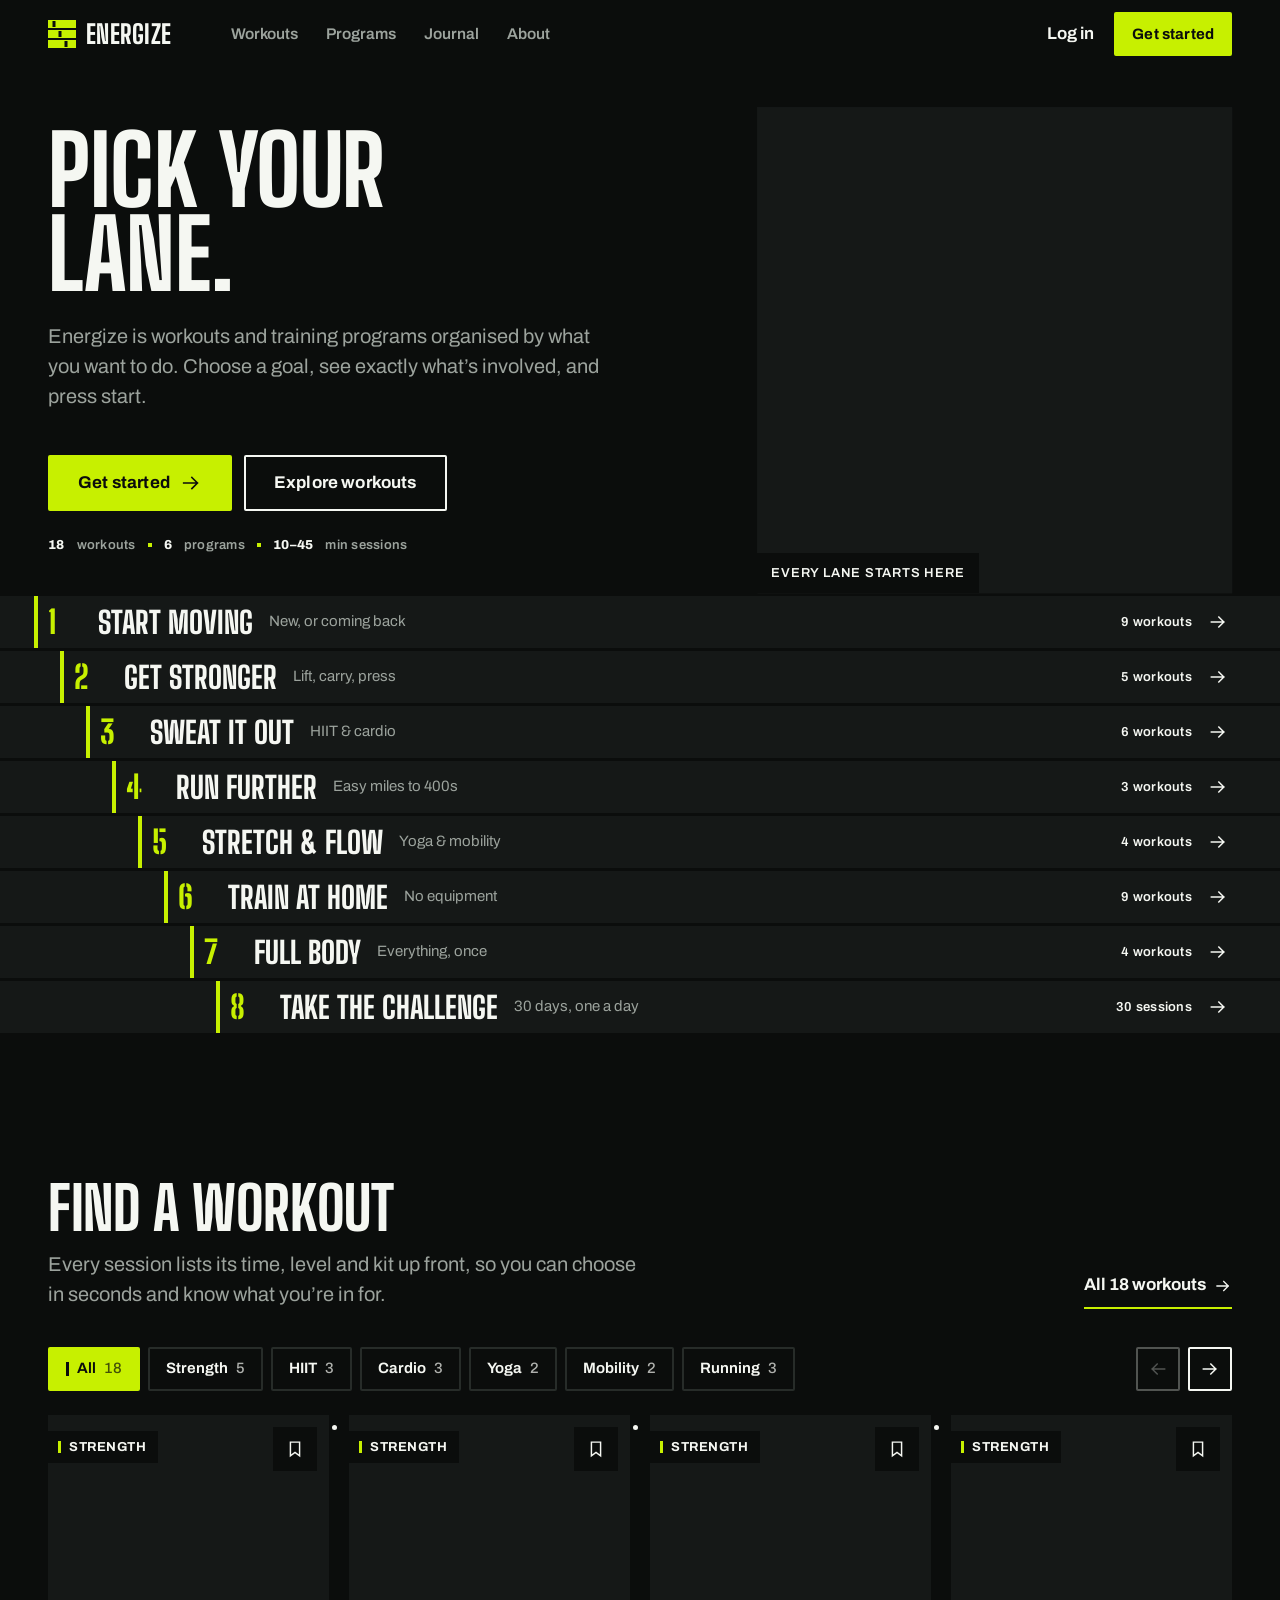
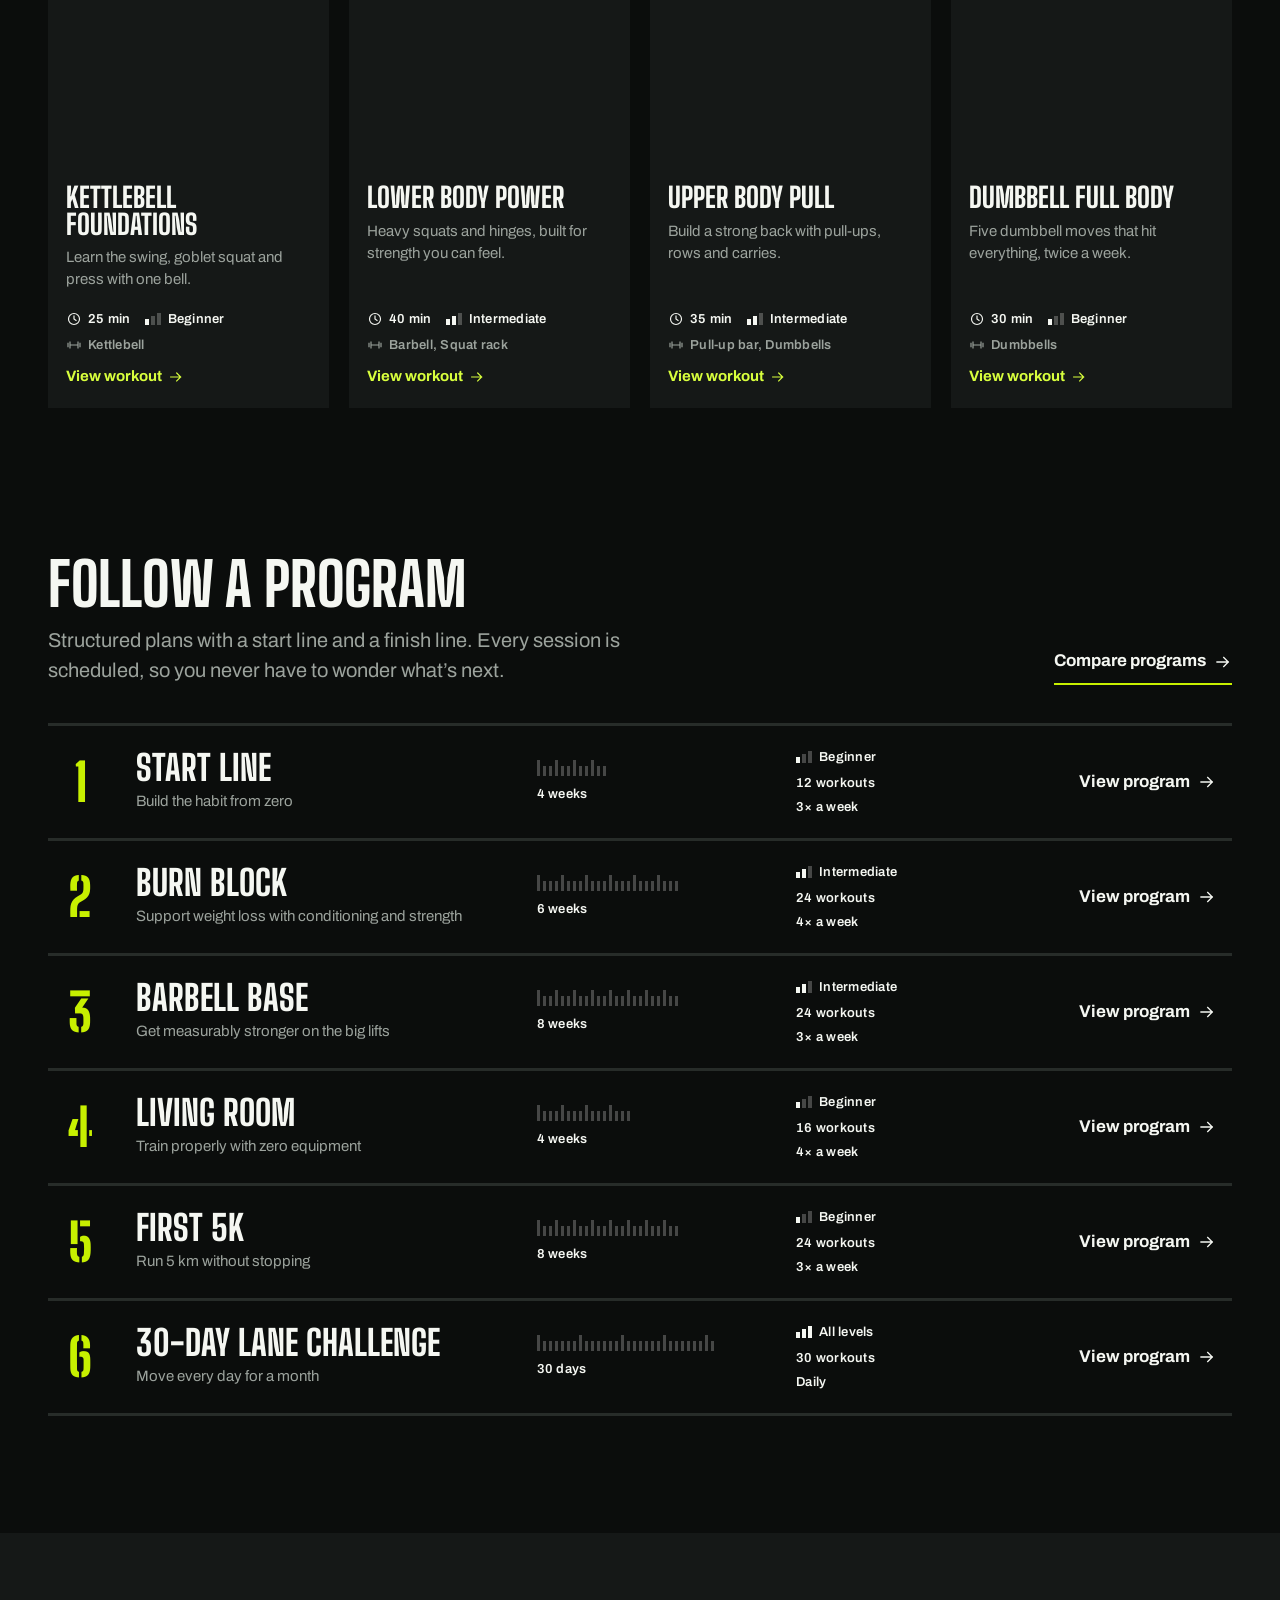
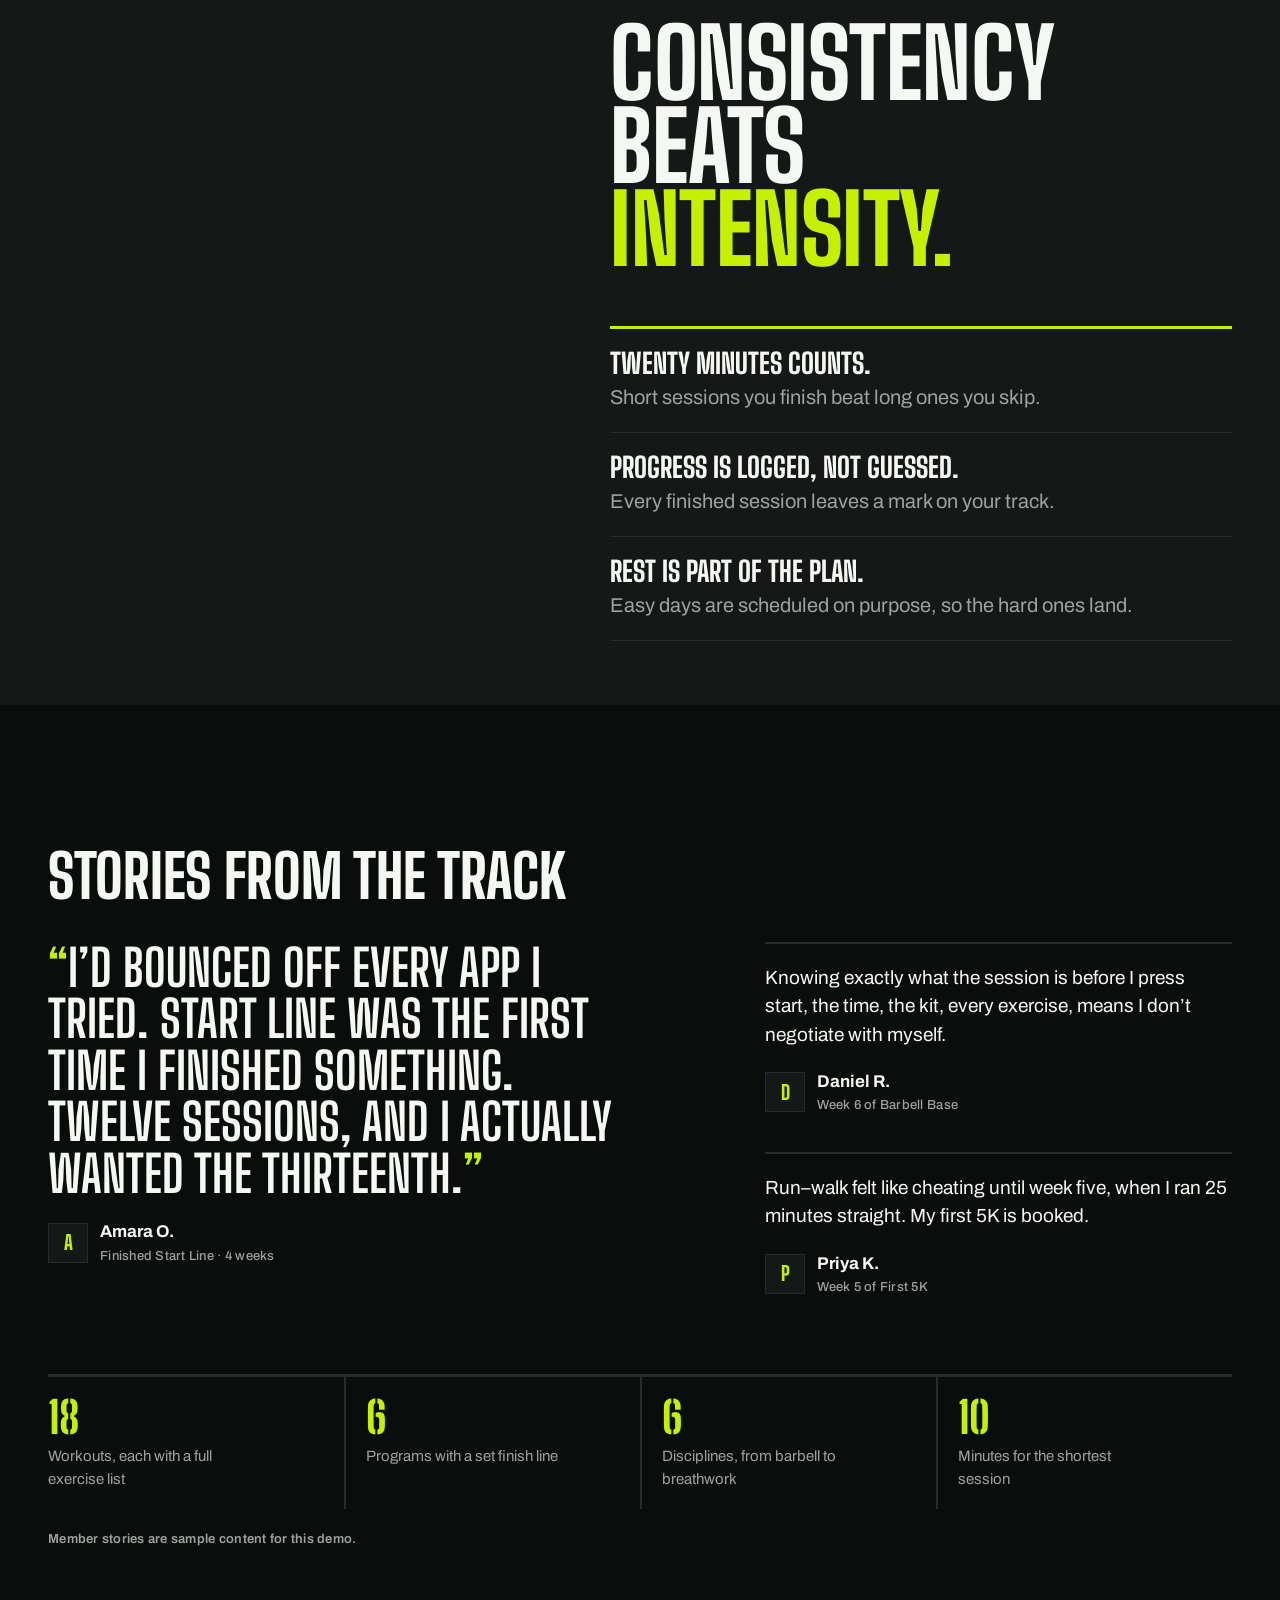
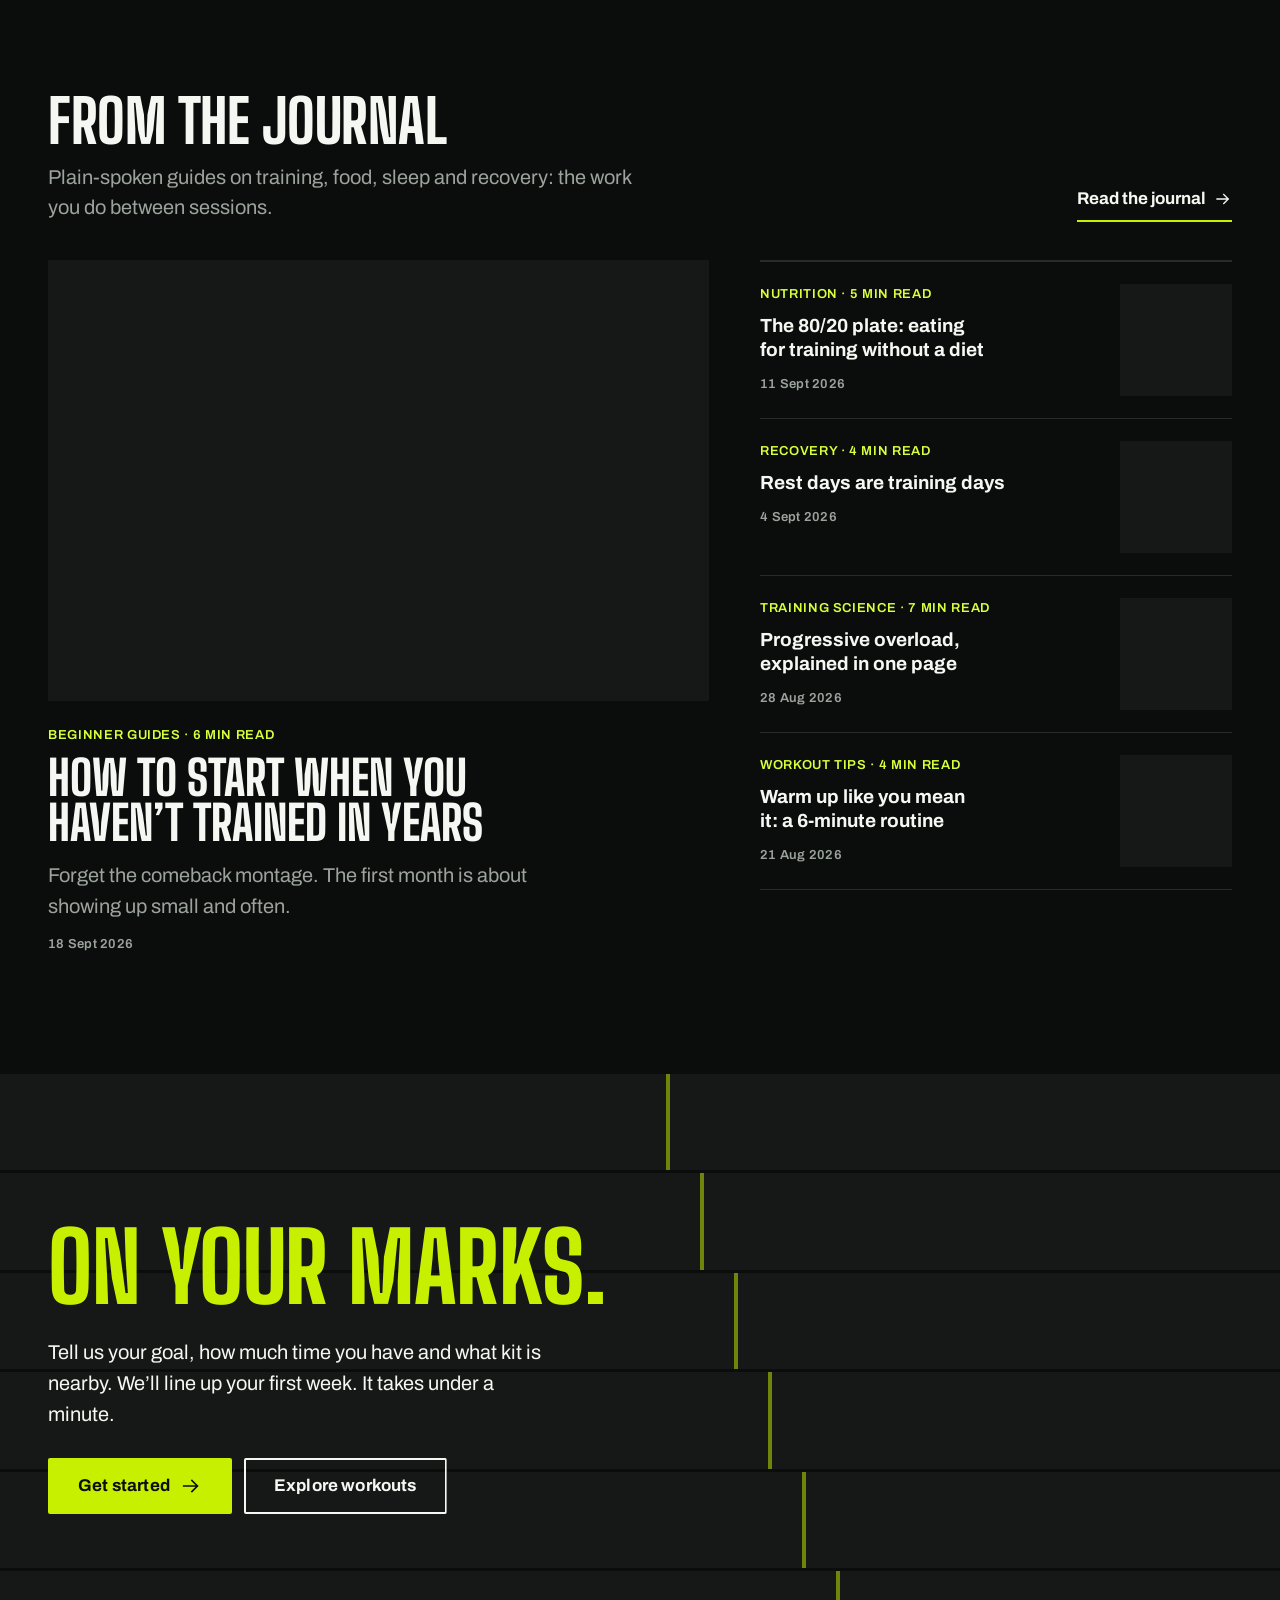
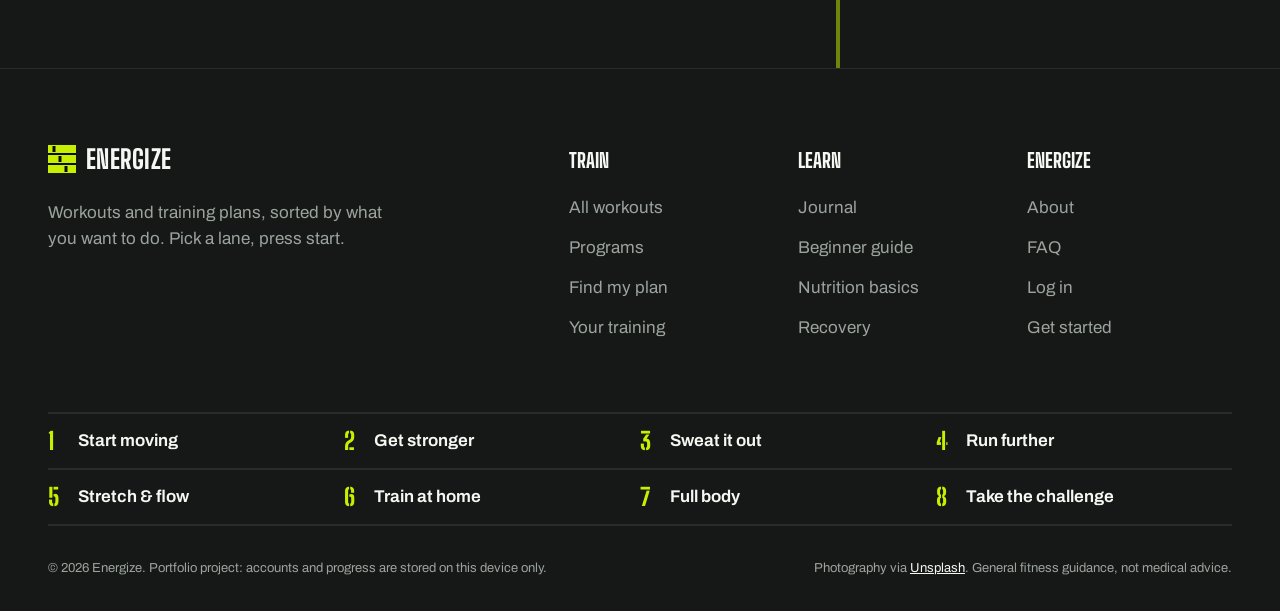
==== commit 9bf7574e: "Energize: charcoal + electric lime palette Co-Authored-By: Claude Opus 5.5 <noreply@anthropic.com>" ====
--- a/energize/index.html
+++ b/energize/index.html
@@ -4,12 +4,12 @@
     <meta charset="UTF-8" />
     <meta name="viewport" content="width=device-width, initial-scale=1, viewport-fit=cover" />
     <meta name="description" content="Energize: workouts and training programs organised by what you want to do. Pick your lane, see the plan, press start." />
-    <meta name="theme-color" content="#0b0b0b" />
+    <meta name="theme-color" content="#0b0d0c" />
     <link rel="icon" href="./favicon.svg" type="image/svg+xml" />
     <link rel="preconnect" href="https://images.unsplash.com" />
     <title>Energize — Pick your lane</title>
-    <script type="module" crossorigin src="./assets/index-a1R3Euex.js"></script>
-    <link rel="stylesheet" crossorigin href="./assets/index-C-Hd9GH8.css">
+    <script type="module" crossorigin src="./assets/index-FsEynyvS.js"></script>
+    <link rel="stylesheet" crossorigin href="./assets/index-BSVhSPh1.css">
   </head>
   <body>
     <div id="root"></div>
--- a/energize/assets/index-BSVhSPh1.css
+++ b/energize/assets/index-BSVhSPh1.css
@@ -0,0 +1 @@
+@font-face{font-family:Big Shoulders Display;font-style:normal;font-display:swap;font-weight:700;src:url(./big-shoulders-display-vietnamese-700-normal-DCH5bIkD.woff2) format("woff2"),url(./big-shoulders-display-vietnamese-700-normal-D5dmK5Ek.woff) format("woff");unicode-range:U+0102-0103,U+0110-0111,U+0128-0129,U+0168-0169,U+01A0-01A1,U+01AF-01B0,U+0300-0301,U+0303-0304,U+0308-0309,U+0323,U+0329,U+1EA0-1EF9,U+20AB}@font-face{font-family:Big Shoulders Display;font-style:normal;font-display:swap;font-weight:700;src:url(./big-shoulders-display-latin-ext-700-normal-C8xZtiKd.woff2) format("woff2"),url(./big-shoulders-display-latin-ext-700-normal-D98SaizC.woff) format("woff");unicode-range:U+0100-02BA,U+02BD-02C5,U+02C7-02CC,U+02CE-02D7,U+02DD-02FF,U+0304,U+0308,U+0329,U+1D00-1DBF,U+1E00-1E9F,U+1EF2-1EFF,U+2020,U+20A0-20AB,U+20AD-20C0,U+2113,U+2C60-2C7F,U+A720-A7FF}@font-face{font-family:Big Shoulders Display;font-style:normal;font-display:swap;font-weight:700;src:url(./big-shoulders-display-latin-700-normal-KM2fueoL.woff2) format("woff2"),url(./big-shoulders-display-latin-700-normal-CMi6UoP4.woff) format("woff");unicode-range:U+0000-00FF,U+0131,U+0152-0153,U+02BB-02BC,U+02C6,U+02DA,U+02DC,U+0304,U+0308,U+0329,U+2000-206F,U+20AC,U+2122,U+2191,U+2193,U+2212,U+2215,U+FEFF,U+FFFD}@font-face{font-family:Big Shoulders Display;font-style:normal;font-display:swap;font-weight:800;src:url(./big-shoulders-display-vietnamese-800-normal-TfqTMNKp.woff2) format("woff2"),url(./big-shoulders-display-vietnamese-800-normal-zHzF0To4.woff) format("woff");unicode-range:U+0102-0103,U+0110-0111,U+0128-0129,U+0168-0169,U+01A0-01A1,U+01AF-01B0,U+0300-0301,U+0303-0304,U+0308-0309,U+0323,U+0329,U+1EA0-1EF9,U+20AB}@font-face{font-family:Big Shoulders Display;font-style:normal;font-display:swap;font-weight:800;src:url(./big-shoulders-display-latin-ext-800-normal-fpv_pHPA.woff2) format("woff2"),url(./big-shoulders-display-latin-ext-800-normal-BQnXNQRw.woff) format("woff");unicode-range:U+0100-02BA,U+02BD-02C5,U+02C7-02CC,U+02CE-02D7,U+02DD-02FF,U+0304,U+0308,U+0329,U+1D00-1DBF,U+1E00-1E9F,U+1EF2-1EFF,U+2020,U+20A0-20AB,U+20AD-20C0,U+2113,U+2C60-2C7F,U+A720-A7FF}@font-face{font-family:Big Shoulders Display;font-style:normal;font-display:swap;font-weight:800;src:url(./big-shoulders-display-latin-800-normal-DDUD9Xuh.woff2) format("woff2"),url(./big-shoulders-display-latin-800-normal-CI0lhnTM.woff) format("woff");unicode-range:U+0000-00FF,U+0131,U+0152-0153,U+02BB-02BC,U+02C6,U+02DA,U+02DC,U+0304,U+0308,U+0329,U+2000-206F,U+20AC,U+2122,U+2191,U+2193,U+2212,U+2215,U+FEFF,U+FFFD}@font-face{font-family:Big Shoulders Stencil Display;font-style:normal;font-display:swap;font-weight:800;src:url(./big-shoulders-stencil-display-vietnamese-800-normal-DoiNwiQ4.woff2) format("woff2"),url(./big-shoulders-stencil-display-vietnamese-800-normal-BvA7Am0H.woff) format("woff");unicode-range:U+0102-0103,U+0110-0111,U+0128-0129,U+0168-0169,U+01A0-01A1,U+01AF-01B0,U+0300-0301,U+0303-0304,U+0308-0309,U+0323,U+0329,U+1EA0-1EF9,U+20AB}@font-face{font-family:Big Shoulders Stencil Display;font-style:normal;font-display:swap;font-weight:800;src:url(./big-shoulders-stencil-display-latin-ext-800-normal-Bwhrk1Fl.woff2) format("woff2"),url(./big-shoulders-stencil-display-latin-ext-800-normal-BhleyHtn.woff) format("woff");unicode-range:U+0100-02BA,U+02BD-02C5,U+02C7-02CC,U+02CE-02D7,U+02DD-02FF,U+0304,U+0308,U+0329,U+1D00-1DBF,U+1E00-1E9F,U+1EF2-1EFF,U+2020,U+20A0-20AB,U+20AD-20C0,U+2113,U+2C60-2C7F,U+A720-A7FF}@font-face{font-family:Big Shoulders Stencil Display;font-style:normal;font-display:swap;font-weight:800;src:url(./big-shoulders-stencil-display-latin-800-normal-DldhClEd.woff2) format("woff2"),url(./big-shoulders-stencil-display-latin-800-normal-COi9-ISJ.woff) format("woff");unicode-range:U+0000-00FF,U+0131,U+0152-0153,U+02BB-02BC,U+02C6,U+02DA,U+02DC,U+0304,U+0308,U+0329,U+2000-206F,U+20AC,U+2122,U+2191,U+2193,U+2212,U+2215,U+FEFF,U+FFFD}@font-face{font-family:Archivo Variable;font-style:normal;font-display:swap;font-weight:100 900;font-stretch:62% 125%;src:url(./archivo-vietnamese-wdth-normal-rJmnGBSt.woff2) format("woff2-variations");unicode-range:U+0102-0103,U+0110-0111,U+0128-0129,U+0168-0169,U+01A0-01A1,U+01AF-01B0,U+0300-0301,U+0303-0304,U+0308-0309,U+0323,U+0329,U+1EA0-1EF9,U+20AB}@font-face{font-family:Archivo Variable;font-style:normal;font-display:swap;font-weight:100 900;font-stretch:62% 125%;src:url(./archivo-latin-ext-wdth-normal-7khWdh9v.woff2) format("woff2-variations");unicode-range:U+0100-02BA,U+02BD-02C5,U+02C7-02CC,U+02CE-02D7,U+02DD-02FF,U+0304,U+0308,U+0329,U+1D00-1DBF,U+1E00-1E9F,U+1EF2-1EFF,U+2020,U+20A0-20AB,U+20AD-20C0,U+2113,U+2C60-2C7F,U+A720-A7FF}@font-face{font-family:Archivo Variable;font-style:normal;font-display:swap;font-weight:100 900;font-stretch:62% 125%;src:url(./archivo-latin-wdth-normal-DY7AcnAa.woff2) format("woff2-variations");unicode-range:U+0000-00FF,U+0131,U+0152-0153,U+02BB-02BC,U+02C6,U+02DA,U+02DC,U+0304,U+0308,U+0329,U+2000-206F,U+20AC,U+2122,U+2191,U+2193,U+2212,U+2215,U+FEFF,U+FFFD}:root{color-scheme:dark;--c-ground: #0b0d0c;--c-paper: #151817;--c-fill: #151817;--c-ink: #f5f7f2;--c-ink-2: #9ca39d;--c-ink-3: #9ca39d;--c-rule: #272c29;--c-track: #c7f000;--c-track-deep: #d8ff3d;--c-on-accent: #0b0d0c;--c-track-ink: #0b0d0c;--c-track-soft: #1e2220;--c-line: #f5f7f2;--c-on-track-2: #9ca39d;--c-on-ink-2: #9ca39d;--c-done: #c7f000;--f-display: "Big Shoulders Display", "Arial Narrow", sans-serif;--f-stencil: "Big Shoulders Stencil Display", "Big Shoulders Display", sans-serif;--f-ui: "Archivo Variable", "Archivo", system-ui, sans-serif;--t-hero: clamp(3.5rem, 2rem + 7.4vw, 6rem);--t-h1: clamp(2.75rem, 1.6rem + 4.6vw, 5rem);--t-h2: clamp(2.25rem, 1.5rem + 3vw, 3.75rem);--t-h3: clamp(1.5rem, 1.2rem + 1vw, 2rem);--t-h4: 1.375rem;--t-lede: clamp(1.0625rem, 1rem + .35vw, 1.25rem);--t-body: 1.0625rem;--t-small: .9375rem;--t-meta: .8125rem;--s-1: 4px;--s-2: 8px;--s-3: 12px;--s-4: 16px;--s-5: 24px;--s-6: 32px;--s-7: 48px;--s-8: 64px;--s-9: 96px;--s-10: 128px;--section: clamp(72px, 6vw + 40px, 136px);--container: 1360px;--container-text: 720px;--gutter: clamp(16px, 4vw, 48px);--nav-h: 68px;--lane-h: 52px;--lane-line: 3px;--r-0: 0;--r-1: 2px;--r-pill: 999px;--shadow-float: 0 18px 40px -18px rgb(18 17 16 / .45);--ease-out: cubic-bezier(.16, 1, .3, 1);--ease-in-out: cubic-bezier(.65, 0, .35, 1);--d-fast: .16s;--d-med: .32s;--d-slow: .72s}*,*:before,*:after{box-sizing:border-box}html{-webkit-text-size-adjust:100%;text-size-adjust:100%;scroll-padding-top:calc(var(--nav-h) + 16px);scrollbar-color:var(--c-ink-3) var(--c-ground)}body{margin:0;background:var(--c-ground);color:var(--c-ink);font-family:var(--f-ui);font-size:var(--t-body);line-height:1.55;font-variation-settings:"wdth" 100;-webkit-font-smoothing:antialiased;text-rendering:optimizeLegibility;overflow-x:clip}img,svg,video{display:block;max-width:100%}img{height:auto}button,input,select,textarea{font:inherit;color:inherit}button{cursor:pointer}a{color:inherit}p{margin:0 0 1em}p:last-child{margin-bottom:0}h1,h2,h3,h4{margin:0}ul,ol{margin:0;padding:0}figure{margin:0}::selection{background:var(--c-track);color:var(--c-on-accent)}input,textarea{caret-color:var(--c-track)}:focus-visible{outline:3px solid var(--c-track);outline-offset:3px}.on-track :focus-visible,.on-ink :focus-visible{outline-color:var(--c-track)}.display{font-family:var(--f-display);font-weight:800;text-transform:uppercase;line-height:.88;letter-spacing:-.005em;text-wrap:balance}.h1{font-size:var(--t-h1)}.h2{font-size:var(--t-h2)}.h3{font-family:var(--f-display);font-weight:800;font-size:var(--t-h3);line-height:1;text-transform:uppercase;text-wrap:balance}.lede{font-size:var(--t-lede);line-height:1.5;color:var(--c-ink-2);max-width:54ch;text-wrap:pretty}.meta{font-size:var(--t-meta);font-weight:600;letter-spacing:.02em;font-variant-numeric:tabular-nums}.num{font-variant-numeric:tabular-nums}.stencil{font-family:var(--f-stencil);font-weight:800;line-height:1}.container{width:100%;max-width:calc(var(--container) + var(--gutter) * 2);margin-inline:auto;padding-inline:var(--gutter)}.section{padding-block:var(--section)}.sr-only{position:absolute!important;width:1px;height:1px;padding:0;margin:-1px;overflow:hidden;clip:rect(0 0 0 0);white-space:nowrap;border:0}.skip-link{position:fixed;left:12px;top:-60px;z-index:100;padding:12px 16px;background:var(--c-track);color:var(--c-on-accent);font-weight:700;text-decoration:none;transition:top var(--d-fast) var(--ease-out)}.skip-link:focus{top:12px}.link{font-weight:700;text-decoration:underline;text-decoration-thickness:2px;text-underline-offset:.22em;text-decoration-color:var(--c-track);transition:text-decoration-color var(--d-fast)}.link:hover{text-decoration-color:currentColor}.on-ink,.on-track{background:var(--c-paper);color:var(--c-line)}.js-reveal [data-reveal]{opacity:0;transform:translateY(18px);transition:opacity var(--d-slow) var(--ease-out),transform var(--d-slow) var(--ease-out)}.js-reveal [data-reveal=paint]{opacity:1;transform:none;clip-path:inset(0 100% 0 0);transition:clip-path .9s var(--ease-out)}.js-reveal [data-reveal].is-in{opacity:1;transform:none;clip-path:inset(0 0 0 0)}.route{animation:route-in .42s var(--ease-out) both}@keyframes route-in{0%{opacity:0;transform:translateY(10px)}to{opacity:1;transform:none}}@media (prefers-reduced-motion: reduce){*,*:before,*:after{animation-duration:.01ms!important;animation-iteration-count:1!important;transition-duration:.01ms!important;scroll-behavior:auto!important}.js-reveal [data-reveal]{opacity:1;transform:none;clip-path:none}}.photo{position:relative;overflow:hidden;background:var(--c-paper)}.photo img{width:100%;height:100%;object-fit:cover;opacity:0;transform:scale(1.03);transition:opacity .6s var(--ease-out),transform 1.1s var(--ease-out)}.photo.is-loaded img{opacity:1;transform:none}.logo{--logo-line: var(--c-ground);display:inline-flex;align-items:center;gap:10px;color:var(--c-track);text-decoration:none}.logo__word{font-family:var(--f-display);font-weight:800;font-size:1.625rem;line-height:1;text-transform:uppercase;letter-spacing:.01em;color:var(--c-ink)}.logo--on-track{color:var(--c-track);--logo-line: var(--c-ground)}.logo--on-track .logo__word{color:var(--c-line)}.section-header{margin-bottom:clamp(28px,3vw,48px)}.section-header__rule{height:3px;background:var(--c-rule);margin-bottom:clamp(20px,2vw,28px)}.section-header__row{display:flex;align-items:flex-end;justify-content:space-between;gap:24px 48px;flex-wrap:wrap}.section-header__text{display:grid;gap:14px;max-width:760px}.section-header__action{display:inline-flex;align-items:center;gap:8px;min-height:44px;font-weight:700;text-decoration:none;border-bottom:2px solid var(--c-track);transition:gap var(--d-med) var(--ease-out),color var(--d-fast)}.section-header__action:hover{gap:14px;color:var(--c-track-deep)}.level{display:inline-flex;align-items:center;gap:7px}.level__bars{display:inline-flex;align-items:flex-end;gap:2px}.level__bars i{width:4px;background:currentColor;opacity:.25}.level__bars i:nth-child(1){height:6px}.level__bars i:nth-child(2){height:9px}.level__bars i:nth-child(3){height:12px}.level__bars i.on{opacity:1}.chip{position:relative;display:inline-flex;align-items:center;gap:8px;min-height:44px;padding:0 16px;border:2px solid var(--c-rule);border-radius:var(--r-1);background:transparent;font-weight:650;font-size:.9375rem;white-space:nowrap;transition:background var(--d-fast),color var(--d-fast)}.chip:hover{background:var(--c-paper);border-color:var(--c-ink-2)}.chip.is-active{background:var(--c-track);color:var(--c-on-accent);border-color:var(--c-track)}.chip.is-active:before{content:"";width:3px;height:14px;background:var(--c-on-accent)}.chip__count{font-variant-numeric:tabular-nums;opacity:.7;font-weight:500}.empty{display:grid;justify-items:start;gap:12px;padding:clamp(32px,5vw,64px);background:var(--c-paper);max-width:640px}.empty__mark{width:120px;color:var(--c-track);margin-bottom:8px}.empty p{color:var(--c-ink-2);margin:0 0 8px}.rail{position:relative}.rail__track{display:grid;grid-auto-flow:column;grid-auto-columns:var(--rail-col, calc((100% - 60px)/4) );gap:20px;overflow-x:auto;overscroll-behavior-x:contain;scroll-snap-type:x mandatory;scrollbar-width:none;padding-bottom:4px}.rail__track::-webkit-scrollbar{display:none}.rail__track>*{scroll-snap-align:start}.rail__controls{display:flex;gap:8px}@media (max-width: 1100px){.rail__track{--rail-col: calc((100% - 2 * 20px) / 3)}}@media (max-width: 820px){.rail__track{--rail-col: 62%;gap:14px;margin-inline:calc(var(--gutter) * -1);padding-inline:var(--gutter);scroll-padding-inline:var(--gutter)}}@media (max-width: 480px){.rail__track{--rail-col: 80%}}.footer{padding-block:clamp(56px,6vw,96px) 32px;border-top:1px solid var(--c-rule)}.footer .logo__word{color:var(--c-line)}.footer .logo{color:var(--c-track);--logo-line: var(--c-ground)}.footer__top{display:grid;grid-template-columns:minmax(0,5fr) minmax(0,7fr);gap:48px}.footer__brand p{margin-top:18px;max-width:34ch;color:var(--c-on-ink-2)}.footer__logo{display:inline-flex;text-decoration:none}.footer__cols{display:grid;grid-template-columns:repeat(3,1fr);gap:24px}.footer__h{font-family:var(--f-display);font-weight:800;font-size:1.25rem;text-transform:uppercase;margin-bottom:12px}.footer__cols ul{list-style:none;display:grid}.footer__cols a{display:inline-flex;align-items:center;min-height:40px;color:var(--c-on-ink-2);text-decoration:none;transition:color var(--d-fast)}.footer__cols a:hover{color:var(--c-line)}.footer__lanes{display:grid;grid-template-columns:repeat(4,1fr);margin-top:clamp(48px,5vw,72px);border-top:2px solid var(--c-rule)}.footer__lane{display:flex;align-items:center;gap:12px;min-height:56px;padding-right:12px;border-bottom:2px solid var(--c-rule);font-weight:650;color:var(--c-line);text-decoration:none;transition:color var(--d-fast)}.footer__lane .stencil{font-size:1.5rem;color:var(--c-track);min-width:18px}.footer__lane:hover{text-decoration:underline;text-decoration-thickness:2px;text-underline-offset:.25em}.footer__base{display:flex;justify-content:space-between;gap:8px 32px;flex-wrap:wrap;margin-top:32px;font-size:var(--t-meta);color:var(--c-on-ink-2)}.footer__base p{margin:0}.footer__base a{color:var(--c-ink)}@media (max-width: 900px){.footer__top{grid-template-columns:1fr}.footer__lanes{grid-template-columns:repeat(2,1fr);column-gap:16px}}@media (max-width: 520px){.footer__cols{grid-template-columns:1fr 1fr}.footer__lanes{grid-template-columns:1fr}}.btn{--btn-bg: var(--c-track);--btn-fg: var(--c-on-accent);--btn-bd: var(--c-track);position:relative;display:inline-flex;align-items:center;justify-content:center;gap:10px;min-height:48px;padding:0 22px;border:2px solid var(--btn-bd);border-radius:var(--r-1);background:var(--btn-bg);color:var(--btn-fg);font-family:var(--f-ui);font-weight:700;font-size:1rem;letter-spacing:.01em;line-height:1;text-decoration:none;white-space:nowrap;overflow:hidden;isolation:isolate;transition:color var(--d-fast) var(--ease-out),border-color var(--d-fast),transform var(--d-fast) var(--ease-out);-webkit-tap-highlight-color:transparent}.btn:before{content:"";position:absolute;top:0;right:0;bottom:0;left:0;z-index:-1;background:var(--btn-hover, var(--c-track-deep));transform:scaleX(0);transform-origin:left;transition:transform var(--d-med) var(--ease-out)}.btn:hover:before{transform:scaleX(1)}.btn:active{transform:translateY(1px)}.btn__icon{transition:transform var(--d-med) var(--ease-out)}.btn:hover .btn__icon{transform:translate(3px)}.btn[disabled],.btn[aria-disabled=true]{opacity:.45;pointer-events:none}.btn--lg{min-height:56px;padding:0 28px;font-size:1.0625rem}.btn--sm{min-height:44px;padding:0 16px;font-size:.9375rem}.btn--block{width:100%}.btn--ink{--btn-bg: var(--c-paper);--btn-fg: var(--c-ink);--btn-bd: var(--c-rule);--btn-hover: #1e2220}.btn--ghost{--btn-bg: transparent;--btn-fg: var(--c-ink);--btn-bd: var(--c-ink);--btn-hover: var(--c-track)}.btn--ghost:hover{color:var(--c-on-accent);border-color:var(--c-track)}.btn--line{--btn-bg: transparent;--btn-fg: var(--c-line);--btn-bd: var(--c-line);--btn-hover: var(--c-track)}.btn--line:hover{color:var(--c-on-accent);border-color:var(--c-track)}.btn--white{--btn-bg: var(--c-track);--btn-fg: var(--c-on-accent);--btn-bd: var(--c-track);--btn-hover: var(--c-track-deep)}.btn--white:hover{border-color:var(--c-track-deep)}.icon-btn{display:inline-grid;place-items:center;width:44px;height:44px;border:2px solid currentColor;border-radius:var(--r-1);background:transparent;color:inherit;transition:background var(--d-fast),color var(--d-fast),opacity var(--d-fast)}.icon-btn:hover{background:var(--c-track);color:var(--c-on-accent);border-color:var(--c-track)}.icon-btn:disabled{opacity:.3;pointer-events:none}.nav{position:sticky;top:0;z-index:50;background:var(--c-ground);border-bottom:1px solid transparent;transition:border-color var(--d-med)}.nav.is-scrolled{border-bottom-color:var(--c-rule)}.nav__bar{display:flex;align-items:center;gap:32px;height:var(--nav-h)}.nav__logo{display:inline-flex;min-height:44px;align-items:center;text-decoration:none}.nav__links{display:flex;gap:4px;margin-left:16px}.nav__link{position:relative;display:inline-flex;align-items:center;min-height:44px;padding:0 12px;font-weight:600;font-size:.9688rem;text-decoration:none;color:var(--c-ink-2);transition:color var(--d-fast)}.nav__link:after{content:"";position:absolute;left:12px;right:12px;bottom:6px;height:3px;background:var(--c-track);transform:scaleX(0);transform-origin:left;transition:transform var(--d-med) var(--ease-out)}.nav__link:hover{color:var(--c-ink)}.nav__link:hover:after{transform:scaleX(.35)}.nav__link.active{color:var(--c-ink)}.nav__link.active:after{transform:scaleX(1)}.nav__actions{margin-left:auto;display:flex;align-items:center;gap:20px}.nav__login{display:inline-flex;align-items:center;min-height:44px;font-weight:650;text-decoration:none}.nav__login:hover{text-decoration:underline;text-decoration-color:var(--c-track);text-decoration-thickness:2px;text-underline-offset:.3em}.nav__you{display:inline-flex;align-items:center;gap:10px;min-height:44px;font-weight:650;text-decoration:none}.nav__avatar{display:inline-grid;place-items:center;width:32px;height:32px;background:var(--c-track);color:var(--c-on-accent);font-family:var(--f-display);font-weight:800;font-size:1.125rem;text-transform:uppercase;text-decoration:none}.nav__avatar--lg{width:44px;height:44px;font-size:1.375rem}.nav__mobile{display:none;margin-left:auto;align-items:center;gap:8px}.nav__toggle{display:inline-grid;place-items:center;width:48px;height:48px;border:0;background:transparent;color:var(--c-ink)}.drawer{position:fixed;inset:var(--nav-h) 0 0 0;display:flex;flex-direction:column;justify-content:space-between;gap:32px;padding:0 0 max(24px,env(safe-area-inset-bottom));overflow-y:auto;animation:drawer-in .38s var(--ease-out) both}.drawer[hidden]{display:none}@keyframes drawer-in{0%{clip-path:inset(0 0 100% 0)}to{clip-path:inset(0 0 0 0)}}.drawer__lanes{list-style:none;border-top:var(--lane-line) solid var(--c-ground)}.drawer__lanes li{border-bottom:var(--lane-line) solid var(--c-ground);animation:lane-in .42s var(--ease-out) both;animation-delay:calc(var(--i, 0) * 40ms + 80ms)}@keyframes lane-in{0%{opacity:0;transform:translate(-16px)}to{opacity:1;transform:none}}.drawer__lane{display:grid;grid-template-columns:44px 1fr;grid-template-areas:"n label" "n note";align-items:center;column-gap:12px;min-height:76px;padding:10px var(--gutter);text-decoration:none;color:var(--c-line)}.drawer__lane.active{background:var(--c-track);color:var(--c-on-accent)}.drawer__n{color:var(--c-track)}.drawer__lane.active .drawer__note,.drawer__lane.active .drawer__n{color:var(--c-on-accent)}.drawer__n{grid-area:n;font-size:2.5rem}.drawer__label{grid-area:label;font-family:var(--f-display);font-weight:800;font-size:2.25rem;text-transform:uppercase;line-height:.95}.drawer__note{grid-area:note;font-size:.875rem;color:var(--c-on-track-2)}.drawer__actions{display:grid;gap:10px;padding:0 var(--gutter)}@media (max-width: 900px){.nav__links,.nav__actions{display:none}.nav__mobile{display:flex}.nav__bar{gap:12px}.nav.is-open{background:var(--c-ground)}}@media (max-width: 360px){.logo__word{font-size:1.375rem}.nav__mobile .btn{padding:0 12px}}.acard{position:relative}.acard__link{text-decoration:none;background-image:linear-gradient(var(--c-track),var(--c-track));background-size:0 3px;background-position:0 100%;background-repeat:no-repeat;transition:background-size var(--d-med) var(--ease-out)}.acard:hover .acard__link{background-size:100% 3px}.acard__link:after{content:"";position:absolute;top:0;right:0;bottom:0;left:0;z-index:1}.acard__link:focus-visible{outline:none}.acard:has(.acard__link:focus-visible){outline:3px solid var(--c-track);outline-offset:4px}.acard__topic{color:var(--c-track-deep);margin:0 0 10px;text-transform:uppercase;letter-spacing:.05em}.acard__date{color:var(--c-ink-3);margin:12px 0 0}.acard .photo img{transition:opacity .6s var(--ease-out),transform .9s var(--ease-out)}.acard:hover .photo.is-loaded img{transform:scale(1.03)}.acard--feature{display:grid;gap:24px}.acard--feature .acard__title{font-family:var(--f-display);font-weight:800;font-size:clamp(2rem,1.4rem + 2vw,3rem);line-height:.95;text-transform:uppercase;text-wrap:balance}.acard--feature .acard__dek{margin:14px 0 0;font-size:var(--t-lede);color:var(--c-ink-2);max-width:46ch}.acard--compact{display:grid;grid-template-columns:minmax(0,1fr) 112px;gap:20px;padding-block:22px;border-bottom:1px solid var(--c-rule)}.acard--compact .acard__media{order:2}.acard--compact .acard__title{font-family:var(--f-ui);font-weight:700;font-size:1.1875rem;line-height:1.25;text-wrap:balance}@media (max-width: 420px){.acard--compact{grid-template-columns:minmax(0,1fr) 84px;gap:14px}}.lanes{--stagger: 26px;--start: max(var(--gutter), calc((100cqw - var(--container)) / 2));container-type:inline-size;position:relative}.lanes ol{list-style:none;border-top:var(--lane-line) solid var(--c-ground)}.lane{border-bottom:var(--lane-line) solid var(--c-ground)}.lane__link{--pad: calc(var(--start) + var(--i) * var(--stagger));position:relative;display:grid;grid-template-columns:34px minmax(0,max-content) minmax(0,1fr) auto 24px;align-items:center;column-gap:16px;min-height:var(--lane-h);padding:6px var(--start) 6px var(--pad);color:var(--c-line);text-decoration:none;transition:background var(--d-med) var(--ease-out)}.lane__link:before{content:"";position:absolute;left:calc(var(--pad) - 14px);top:0;bottom:0;width:4px;background:var(--c-track)}.lane__link:hover,.lane__link:focus-visible,.lane.is-active .lane__link{background:var(--c-track);color:var(--c-on-accent)}.lane__link:hover:before,.lane__link:focus-visible:before,.lane.is-active .lane__link:before{background:var(--c-on-accent)}.lane__link:hover .lane__line,.lane__link:focus-visible .lane__line,.lane.is-active .lane__line{color:var(--c-on-accent)}.lane__n{color:var(--c-track)}.lane__link:hover .lane__n,.lane__link:focus-visible .lane__n,.lane.is-active .lane__n{color:var(--c-on-accent)}.lane__link:focus-visible{outline:3px solid var(--c-on-accent);outline-offset:-6px}.lane__n{font-size:2rem}.lane__name{font-family:var(--f-display);font-weight:800;font-size:clamp(1.5rem,1.1rem + 1vw,2rem);line-height:1;text-transform:uppercase;white-space:nowrap}.lane__line{font-size:var(--t-small);color:var(--c-on-track-2);white-space:nowrap;overflow:hidden;text-overflow:ellipsis}.lane__count{white-space:nowrap}.lane__arrow{transition:transform var(--d-med) var(--ease-out)}.lane__link:hover .lane__arrow,.lane__link:focus-visible .lane__arrow{transform:translate(4px)}.lane__run{position:absolute;left:calc(var(--pad) - 14px);right:var(--start);bottom:6px;height:4px;container-type:inline-size;pointer-events:none}.lane__runner{position:absolute;left:0;top:0;width:28px;height:4px;background:var(--c-on-accent);transform:translate(0) scaleX(0);transform-origin:left;transition:transform .7s var(--ease-out)}.lane__link:hover .lane__runner,.lane__link:focus-visible .lane__runner,.lane.is-active .lane__runner{transform:translate(calc(100cqw - 28px)) scaleX(1)}@media (max-width: 900px){.lanes{--stagger: 12px}.lane__link{grid-template-columns:28px minmax(0,1fr) auto 20px;column-gap:12px;min-height:60px}.lane__line{display:none}.lane__n{font-size:1.75rem}}@media (max-width: 380px){.lanes{--stagger: 8px}.lane__link{grid-template-columns:24px minmax(0,1fr) auto}.lane__arrow{display:none}.lane__name{font-size:1.375rem}}.ticks{display:flex;align-items:flex-end;gap:3px;height:16px}.ticks i{flex:0 0 auto;width:3px;height:60%;background:currentColor;opacity:.25}.ticks i.is-start{height:100%}.ticks i.is-done{opacity:1;background:var(--c-track)}.prow-list{list-style:none;border-top:var(--lane-line) solid var(--c-rule)}.prow-list>li{border-bottom:var(--lane-line) solid var(--c-rule)}.prow{position:relative;display:grid;grid-template-columns:64px minmax(0,3.2fr) minmax(0,2fr) minmax(0,2.2fr) auto;align-items:center;gap:24px;min-height:112px;padding:20px 16px 20px 0;transition:background var(--d-med) var(--ease-out),color var(--d-med)}.prow:hover,.prow:focus-within{background:var(--c-paper);color:var(--c-line)}.prow__n{font-size:3.25rem;text-align:center;color:var(--c-track);transition:color var(--d-med)}.prow:hover .prow__n,.prow:focus-within .prow__n{color:var(--c-track)}.prow__name{font-family:var(--f-display);font-weight:800;font-size:clamp(1.75rem,1.4rem + 1vw,2.25rem);line-height:.95;text-transform:uppercase}.prow__link{text-decoration:none}.prow__link:after{content:"";position:absolute;top:0;right:0;bottom:0;left:0;z-index:1}.prow__link:focus-visible{outline:none}.prow:has(.prow__link:focus-visible){outline:3px solid var(--c-track);outline-offset:-3px}.prow__goal{margin:6px 0 0;color:var(--c-ink-2);font-size:var(--t-small);transition:color var(--d-med)}.prow:hover .prow__goal,.prow:focus-within .prow__goal{color:var(--c-on-track-2)}.prow__distance{display:grid;gap:8px}.prow__facts{list-style:none;display:grid;gap:4px}.prow__cta{display:inline-flex;align-items:center;gap:8px;font-weight:700;white-space:nowrap;transition:gap var(--d-med) var(--ease-out)}.prow:hover .prow__cta{gap:14px}.prow.is-active .prow__ticks i.is-done{background:currentColor}.prow:hover .prow__cta,.prow:focus-within .prow__cta{color:var(--c-track)}.prow__flag{position:absolute;left:64px;top:0;display:inline-flex;align-items:center;gap:6px;padding:3px 8px;background:var(--c-track);color:var(--c-on-accent);font-size:.75rem;font-weight:700;letter-spacing:.03em;text-transform:uppercase}.prow__peek{position:absolute;right:200px;top:50%;width:240px;z-index:2;pointer-events:none;transform:translateY(-50%) rotate(-2deg);clip-path:inset(0 100% 0 0);transition:clip-path .48s var(--ease-out)}@media (hover: hover) and (min-width: 1101px){.prow:hover .prow__peek{clip-path:inset(0 0 0 0)}}@media (hover: none),(max-width: 1100px){.prow__peek{display:none}}@media (max-width: 1100px){.prow{grid-template-columns:56px minmax(0,1fr) minmax(0,1fr) auto}.prow__facts{display:none}}@media (max-width: 720px){.prow{grid-template-columns:44px minmax(0,1fr);grid-template-areas:"n main" "n distance" "n cta";gap:12px 12px;padding:22px 8px 22px 0}.prow__n{grid-area:n;align-self:start;font-size:2.5rem}.prow__main{grid-area:main}.prow__distance{grid-area:distance;grid-auto-flow:column;justify-content:start;align-items:center;gap:12px}.prow__cta{grid-area:cta;color:var(--c-track-deep)}.prow:hover .prow__cta{color:inherit}.prow__flag{left:44px}}.wcard{position:relative;display:flex;flex-direction:column;height:100%;background:var(--c-paper)}.wcard__media{position:relative}.wcard__media .photo img{transition:opacity .6s var(--ease-out),transform .9s var(--ease-out)}.wcard:hover .wcard__media .photo.is-loaded img{transform:scale(1.04)}.wcard__cat{position:absolute;left:0;top:16px;padding:6px 12px 6px 10px;background:var(--c-ground);color:var(--c-line);font-size:var(--t-meta);font-weight:700;letter-spacing:.04em;text-transform:uppercase;display:inline-flex;align-items:center;gap:8px}.wcard__cat:before{content:"";width:3px;height:12px;background:var(--c-track)}.wcard__done{position:absolute;left:0;bottom:0;display:inline-flex;align-items:center;gap:6px;padding:6px 12px;background:var(--c-done);color:var(--c-on-accent);font-size:var(--t-meta);font-weight:700}.wcard__body{position:relative;display:flex;flex-direction:column;gap:10px;flex:1;padding:18px 18px 20px}.wcard__body:before{content:"";position:absolute;left:0;right:0;top:0;height:4px;background:var(--c-track);transform:scaleX(0);transform-origin:left;transition:transform var(--d-med) var(--ease-out)}.wcard:hover .wcard__body:before,.wcard:focus-within .wcard__body:before{transform:scaleX(1)}.wcard__title{font-family:var(--f-display);font-weight:800;font-size:1.75rem;line-height:.95;text-transform:uppercase;text-wrap:balance}.wcard__link{text-decoration:none}.wcard__link:after{content:"";position:absolute;top:0;right:0;bottom:0;left:0;z-index:1}.wcard__link:focus-visible{outline:none}.wcard:has(.wcard__link:focus-visible){outline:3px solid var(--c-track);outline-offset:3px}.wcard__summary{margin:0;font-size:var(--t-small);color:var(--c-ink-2);line-height:1.45}.wcard__meta{list-style:none;display:flex;flex-wrap:wrap;gap:6px 14px;margin-top:auto;padding-top:8px;color:var(--c-ink)}.wcard__meta li{display:inline-flex;align-items:center;gap:6px}.wcard__kit{color:var(--c-ink-2)}.wcard__cta{display:inline-flex;align-items:center;gap:6px;font-weight:700;font-size:var(--t-small);color:var(--c-track-deep);transition:gap var(--d-med) var(--ease-out)}.wcard:hover .wcard__cta{gap:12px}.wcard__save{position:absolute;right:12px;top:12px;z-index:2;display:grid;place-items:center;width:44px;height:44px;border:0;background:var(--c-ground);color:var(--c-ink);transition:background var(--d-fast),color var(--d-fast),transform var(--d-fast) var(--ease-out)}.wcard__save:hover{background:var(--c-track);color:var(--c-on-accent)}.wcard__save:active{transform:scale(.92)}.wcard__save.is-saved{background:var(--c-track);color:var(--c-on-accent)}.hero{padding-top:clamp(20px,3vw,40px)}.hero__top{display:grid;grid-template-columns:repeat(12,minmax(0,1fr));gap:0 var(--s-6);align-items:end}.hero__copy{grid-column:1 / span 7;display:grid;gap:24px;padding-bottom:clamp(28px,3vw,44px)}.hero__title{font-size:var(--t-hero);max-width:7.5ch;animation:paint-in .9s var(--ease-out) both}@keyframes paint-in{0%{clip-path:inset(0 100% 0 0)}to{clip-path:inset(0 0 0 0)}}.hero__lede{color:var(--c-ink-2)}.hero__ctas{display:flex;flex-wrap:wrap;gap:12px}.hero__facts{display:flex;align-items:center;flex-wrap:wrap;gap:6px 12px;color:var(--c-ink-2);margin:0}.hero__facts .num{color:var(--c-ink);font-weight:800}.hero__facts i{width:4px;height:4px;background:var(--c-track)}.hero__photo{grid-column:8 / span 5;position:relative;height:clamp(340px,54vh,540px);background:var(--c-paper);overflow:hidden}.hero__shot{position:absolute;top:0;right:0;bottom:0;left:0;opacity:0;transition:opacity .42s var(--ease-out)}.hero__shot.is-on{opacity:1;z-index:1}.hero__shot .photo{height:100%;aspect-ratio:auto!important}.hero__shot.is-on .photo.is-loaded img{animation:shot-in 1.2s var(--ease-out) both}@keyframes shot-in{0%{transform:scale(1.06)}to{transform:none}}.hero__caption{position:absolute;left:0;bottom:0;z-index:2;display:inline-flex;align-items:center;gap:8px;padding:10px 14px;background:var(--c-ground);color:var(--c-line);text-transform:uppercase;letter-spacing:.06em}.hero__caption .stencil{font-size:1.25rem;color:var(--c-track)}@media (max-width: 900px){.hero{padding-top:12px}.hero__top{grid-template-columns:1fr}.hero__copy{grid-column:1;gap:18px;padding-bottom:24px}.hero__title{max-width:none}.hero__photo{grid-column:1;height:auto;aspect-ratio:16 / 10;margin-inline:calc(var(--gutter) * -1)}}@media (max-width: 480px){.hero__ctas .btn{flex:1 1 100%}.hero__photo{aspect-ratio:4 / 3}}.discover__bar{display:flex;align-items:center;justify-content:space-between;gap:16px;margin-bottom:24px}.discover__chips{display:flex;gap:8px;overflow-x:auto;scrollbar-width:none;padding:3px;margin:-3px}.discover__chips::-webkit-scrollbar{display:none}@media (max-width: 820px){.discover__bar .rail__controls{display:none}.discover__chips{margin-inline:calc(var(--gutter) * -1);padding-inline:var(--gutter)}}.programs-home{padding-top:0}.motive{display:grid;grid-template-columns:minmax(0,5fr) minmax(0,7fr);min-height:720px}.motive__photo .photo{height:100%;aspect-ratio:auto!important}.motive__copy{display:flex;flex-direction:column;justify-content:space-between;gap:56px;padding:clamp(48px,7vw,112px) var(--gutter) clamp(40px,5vw,80px) clamp(32px,6vw,96px)}.motive__title{font-size:var(--t-hero);line-height:.86}.motive__title span{color:var(--c-track)}.motive__lines{list-style:none;max-width:640px;border-top:var(--lane-line) solid var(--c-track)}.motive__lines li{padding:20px 0;border-bottom:1px solid var(--c-rule);color:var(--c-on-ink-2);font-size:var(--t-lede);line-height:1.45}.motive__lines strong{display:block;color:var(--c-line);font-family:var(--f-display);font-weight:800;font-size:1.75rem;text-transform:uppercase;line-height:1;margin-bottom:6px}.motive__lines li:nth-child(2){transition-delay:80ms}.motive__lines li:nth-child(3){transition-delay:.16s}@media (max-width: 900px){.motive{grid-template-columns:1fr;min-height:0}.motive__photo{height:56vh;max-height:520px}.motive__copy{padding:48px var(--gutter) 56px}}.stories__grid{display:grid;grid-template-columns:minmax(0,7fr) minmax(0,5fr);gap:clamp(32px,5vw,80px);align-items:start}.stories__side{display:grid;gap:36px}.story{margin:0;display:grid;gap:20px}.story__quote{margin:0}.story__quote p{font-size:1.1875rem;line-height:1.5;text-wrap:pretty}.story--lead .story__quote p{font-family:var(--f-display);font-weight:700;font-size:clamp(2rem,1.4rem + 2.2vw,3.25rem);line-height:1.02;text-transform:uppercase;text-wrap:balance}.story--lead .story__quote p:before{content:"“";color:var(--c-track)}.story--lead .story__quote p:after{content:"”";color:var(--c-track)}.stories__side .story{padding-top:20px;border-top:2px solid var(--c-rule)}.story__by{display:flex;align-items:center;gap:12px}.story__by strong{display:block}.story__avatar{display:grid;place-items:center;width:40px;height:40px;background:var(--c-paper);color:var(--c-track);border:1px solid var(--c-rule);font-family:var(--f-display);font-weight:800;font-size:1.25rem}.story__detail{display:block;color:var(--c-ink-2);font-weight:500}.facts{display:grid;grid-template-columns:repeat(4,minmax(0,1fr));margin:clamp(56px,6vw,88px) 0 0;border-top:var(--lane-line) solid var(--c-rule)}.facts>div{display:flex;flex-direction:column-reverse;justify-content:flex-end;gap:6px;padding:18px 20px 18px 0}.facts>div+div{padding-left:20px;border-left:2px solid var(--c-rule)}.facts dt{font-size:var(--t-small);color:var(--c-ink-2);max-width:22ch}.facts dd{margin:0;font-family:var(--f-stencil);font-weight:800;font-size:2.75rem;line-height:1;color:var(--c-track)}.stories__note{margin:20px 0 0;color:var(--c-ink-3)}@media (max-width: 900px){.stories__grid{grid-template-columns:1fr}.facts{grid-template-columns:repeat(2,minmax(0,1fr))}.facts>div:nth-child(3){padding-left:0;border-left:0}.facts>div:nth-child(n+3){border-top:2px solid var(--c-rule)}}.journal-home{padding-top:0}.journal-home__grid{display:grid;grid-template-columns:minmax(0,7fr) minmax(0,5fr);gap:clamp(32px,4vw,64px);align-items:start}.journal-home__list{border-top:2px solid var(--c-rule)}@media (max-width: 900px){.journal-home__grid{grid-template-columns:1fr}}.final{position:relative;overflow:hidden;padding-block:clamp(96px,12vw,176px)}.final__lanes{position:absolute;top:0;right:0;bottom:0;left:0;display:grid;grid-template-rows:repeat(6,1fr);pointer-events:none}.final__lanes span{position:relative;border-top:var(--lane-line) solid var(--c-ground)}.final__lanes span:before{content:"";position:absolute;top:0;bottom:0;left:calc(52% + var(--i) * 34px);width:4px;background:var(--c-track);opacity:.5}.final__inner{position:relative;display:grid;gap:28px;justify-items:start}.final__title{font-size:var(--t-hero);color:var(--c-track)}.final__lede{font-size:var(--t-lede);max-width:46ch;color:var(--c-line);margin:0}.final__ctas{display:flex;flex-wrap:wrap;gap:12px}.final__lede{transition-delay:80ms}.final__ctas{transition-delay:.16s}@media (max-width: 480px){.final__ctas .btn{flex:1 1 100%}.final__ctas{width:100%}}.journal__topics{margin-bottom:32px}.journal__grid{display:grid;grid-template-columns:minmax(0,7fr) minmax(0,5fr);gap:clamp(32px,4vw,64px);align-items:start}.journal__list{border-top:2px solid var(--c-rule)}.journal__solo{padding-top:16px;color:var(--c-ink-2)}@media (max-width: 900px){.journal__grid{grid-template-columns:1fr}}.article-head{padding-block:clamp(32px,5vw,72px) 32px;max-width:calc(980px + var(--gutter) * 2);margin-inline:0}.article-head .crumbs{margin-bottom:18px}.article-head__title{font-size:clamp(2.5rem,1.6rem + 3.6vw,4.5rem)}.article-head .lede{margin-top:18px}.article-head__meta{margin:18px 0 0;color:var(--c-ink-2)}.article-photo .photo{max-height:560px}@media (max-width: 640px){.article-photo{padding:0}.article-photo .photo{aspect-ratio:4 / 3!important}}.article-body{display:grid;grid-template-columns:minmax(0,1fr) 320px;gap:clamp(32px,6vw,112px);align-items:start;padding-top:clamp(36px,4vw,64px)}.article-aside{position:sticky;top:calc(var(--nav-h) + 24px);display:grid;gap:12px;padding:28px}.article-aside p{margin:0;color:var(--c-on-ink-2)}.article-aside .h3{font-size:1.25rem;color:var(--c-track)}.article-aside__name{font-family:var(--f-display);font-weight:800;font-size:2rem;text-transform:uppercase;line-height:1;color:var(--c-line)!important}@media (max-width: 900px){.article-body{grid-template-columns:1fr}.article-aside{position:static}}.more-reads{display:grid;grid-template-columns:repeat(3,minmax(0,1fr));gap:0 32px;border-top:2px solid var(--c-rule)}@media (max-width: 900px){.more-reads{grid-template-columns:1fr}}.about-hero{display:grid;grid-template-columns:minmax(0,7fr) minmax(0,5fr);gap:clamp(32px,5vw,80px);align-items:end;padding-block:clamp(40px,6vw,96px)}.about-hero__title{font-size:var(--t-h1)}.about-hero__body{display:grid;gap:16px;color:var(--c-ink-2);max-width:56ch}@media (max-width: 900px){.about-hero{grid-template-columns:1fr}}.about-photo .photo{max-height:520px}@media (max-width: 640px){.about-photo .photo{aspect-ratio:16 / 10!important}}.about-lanes{list-style:none;display:grid;grid-template-columns:repeat(2,minmax(0,1fr));column-gap:32px;border-top:var(--lane-line) solid var(--c-rule)}.about-lanes li{display:grid;grid-template-columns:44px minmax(0,max-content) 1fr;align-items:baseline;gap:14px;padding:16px 0;border-bottom:2px solid var(--c-rule)}.about-lanes .stencil{font-size:2rem;color:var(--c-track)}.about-lanes strong{font-family:var(--f-display);font-weight:800;font-size:1.75rem;text-transform:uppercase;line-height:1}.about-lanes span:last-child{color:var(--c-ink-2);font-size:var(--t-small);text-align:right}@media (max-width: 760px){.about-lanes{grid-template-columns:1fr}}@media (max-width: 420px){.about-lanes li{grid-template-columns:36px 1fr}.about-lanes span:last-child{grid-column:2;text-align:left}}.principles{display:grid;grid-template-columns:repeat(2,minmax(0,1fr));gap:40px 64px}.principles>div{display:grid;gap:10px;padding-top:18px;border-top:var(--lane-line) solid var(--c-track)}.principles p{color:var(--c-ink-2);margin:0;max-width:48ch}@media (max-width: 760px){.principles{grid-template-columns:1fr}}.faq{border-top:var(--lane-line) solid var(--c-rule);max-width:880px}.faq details{border-bottom:2px solid var(--c-rule)}.faq summary{display:flex;justify-content:space-between;align-items:center;gap:16px;min-height:64px;padding:12px 0;font-weight:700;font-size:1.1875rem;cursor:pointer;list-style:none}.faq summary::-webkit-details-marker{display:none}.faq summary:after{content:"";flex:none;width:16px;height:16px;background:linear-gradient(var(--c-track),var(--c-track)) center / 100% 3px no-repeat,linear-gradient(var(--c-track),var(--c-track)) center / 3px 100% no-repeat;transition:transform var(--d-med) var(--ease-out)}.faq details[open] summary:after{transform:rotate(45deg)}.faq summary:hover{color:var(--c-track-deep)}.faq details p{margin:0 0 20px;max-width:64ch;color:var(--c-ink-2)}.onboard{max-width:calc(820px + var(--gutter) * 2);padding-block:clamp(24px,4vw,56px) clamp(56px,6vw,96px)}.onboard__progress{display:flex;gap:4px;margin-bottom:12px}.onboard__progress span{flex:1;height:6px;background:var(--c-rule);transition:background var(--d-med)}.onboard__progress span.is-on{background:var(--c-track)}.onboard__step{margin:0 0 28px;color:var(--c-ink-2)}.onboard__form{display:grid;gap:32px}.onboard__set{border:0;padding:0;margin:0;display:grid;gap:16px;animation:step-in .36s var(--ease-out) both}@keyframes step-in{0%{opacity:0;transform:translate(20px)}to{opacity:1;transform:none}}.onboard__q{font-size:var(--t-h2);padding:0;margin-bottom:8px}.onboard__q:focus{outline:none}.onboard__hint{margin:0;color:var(--c-ink-2)}.onboard__sub{border:0;padding:0;margin:8px 0 0;display:grid;gap:10px}.onboard__sublegend{font-weight:700;padding:0;margin-bottom:10px}.onboard__actions{display:flex;justify-content:space-between;align-items:center;gap:12px;padding-top:20px;border-top:1px solid var(--c-rule)}.onboard__alt{color:var(--c-ink-2);text-decoration:none;min-height:44px;display:inline-flex;align-items:center;gap:4px}.onboard__alt strong{color:var(--c-ink);text-decoration:underline;text-decoration-color:var(--c-track);text-decoration-thickness:2px;text-underline-offset:.2em}@media (max-width: 520px){.onboard__actions{position:sticky;bottom:0;background:var(--c-ground);padding-bottom:max(12px,env(safe-area-inset-bottom))}.onboard__actions .btn{padding:0 18px}}.opts{display:grid;gap:8px}.opts--row{grid-template-columns:repeat(auto-fit,minmax(180px,1fr))}.opt{position:relative;display:grid;grid-template-columns:auto 1fr auto;align-items:center;gap:14px;min-height:64px;padding:12px 16px;border:2px solid var(--c-rule);background:var(--c-paper);cursor:pointer;transition:background var(--d-fast),color var(--d-fast)}.opt input{position:absolute;opacity:0;pointer-events:none}.opt:hover{border-color:var(--c-ink-2)}.opt:has(input:focus-visible){outline:3px solid var(--c-track);outline-offset:2px}.opt__text{display:grid;gap:2px}.opt__label{font-weight:700;font-size:1.0625rem}.opt__line{font-size:var(--t-small);color:var(--c-ink-2)}.opt__check{display:grid;place-items:center;width:28px;height:28px;border:2px solid currentColor;color:transparent}.opt__n{font-size:1.75rem;color:var(--c-track);min-width:22px}.opt.is-checked{border-color:var(--c-track);box-shadow:inset 0 0 0 1px var(--c-track)}.opt.is-checked .opt__line{color:var(--c-on-ink-2)}.opt.is-checked .opt__check{background:var(--c-track);border-color:var(--c-track);color:var(--c-on-accent)}.opt:not(:has(.opt__n)){grid-template-columns:1fr auto}.opts--lanes{gap:0;border-top:var(--lane-line) solid var(--c-ground);background:var(--c-paper)}.opts--lanes .opt{border:0;border-bottom:var(--lane-line) solid var(--c-ground);background:var(--c-paper);color:var(--c-line)}.opts--lanes .opt__line{color:var(--c-on-track-2)}.opts--lanes .opt:hover{background:#1e2220}.opts--lanes .opt.is-checked{background:var(--c-track);color:var(--c-on-accent);box-shadow:none}.opts--lanes .opt.is-checked .opt__line{color:#2a3300}.opts--lanes .opt.is-checked .opt__check{background:var(--c-on-accent);border-color:var(--c-on-accent);color:var(--c-track)}.opts--lanes .opt.is-checked .opt__n{color:var(--c-on-accent)}.opts--lanes .opt:has(input:focus-visible){outline-color:var(--c-track);outline-offset:-4px}.opts--lanes .opt__label{font-family:var(--f-display);font-weight:800;font-size:1.625rem;text-transform:uppercase;line-height:1}.auth{display:grid;grid-template-columns:minmax(0,1fr) minmax(0,1fr);min-height:calc(100dvh - var(--nav-h))}.auth__panel{display:grid;align-content:center;padding-block:48px}.auth__form{display:grid;gap:20px;width:100%;max-width:440px;justify-self:center}.auth__title{font-size:var(--t-h2)}.auth__sub{margin:-8px 0 8px;color:var(--c-ink-2)}.auth__alt{margin:0;color:var(--c-ink-2)}.auth__media .photo{height:100%;aspect-ratio:auto!important}@media (max-width: 900px){.auth{grid-template-columns:1fr;min-height:0}.auth__media{display:none}}.you-head{display:flex;justify-content:space-between;align-items:flex-end;gap:24px 48px;flex-wrap:wrap;padding-block:clamp(32px,5vw,64px) 8px}.you-head .lede{margin-top:12px}.you-head__lane{margin:14px 0 0;display:inline-flex;align-items:center;gap:8px;font-weight:700}.you-head__lane .stencil{font-size:1.5rem;color:var(--c-track)}.you-stats{display:flex;margin:0;border-block:var(--lane-line) solid var(--c-rule)}.you-stats div{padding:12px 22px;display:grid;gap:2px}.you-stats div+div{border-left:2px solid var(--c-rule)}.you-stats div:first-child{padding-left:0}.you-stats dt{font-size:var(--t-meta);font-weight:600;color:var(--c-ink-2);text-transform:uppercase;letter-spacing:.05em}.you-stats dd{color:var(--c-track);margin:0;font-family:var(--f-stencil);font-weight:800;font-size:2.5rem;line-height:1}@media (max-width: 480px){.you-stats{width:100%}.you-stats div{flex:1;padding:10px 12px}}.you-now{padding-top:clamp(32px,4vw,56px)}.you-now__actions{display:flex;flex-wrap:wrap;gap:12px;margin-top:24px}.you-program{display:grid;grid-template-columns:minmax(0,7fr) minmax(0,5fr);gap:32px;padding:clamp(24px,4vw,48px)}.you-program__info{display:grid;gap:12px;align-content:start}.you-program__info p{margin:0;color:var(--c-on-track-2)}.you-program__ticks{height:28px;color:var(--c-ink-2);justify-content:space-between;margin-top:12px}.you-program__ticks i.is-done{background:var(--c-track);opacity:1}.you-program__next{display:grid;gap:8px;align-content:start;justify-items:start;padding-left:32px;border-left:1px solid var(--c-rule)}.you-program__next .meta{margin:0;color:var(--c-on-track-2)}.you-program__wname{margin:0;font-family:var(--f-display);font-weight:800;font-size:2.25rem;text-transform:uppercase;line-height:1}.you-program__next .btn{margin-top:10px}.you-program__link{color:var(--c-track);font-weight:700;min-height:44px;display:inline-flex;align-items:center;text-underline-offset:.2em}@media (max-width: 820px){.you-program{grid-template-columns:1fr}.you-program__next{padding-left:0;border-left:0;padding-top:24px;border-top:1px solid var(--c-rule)}}.card-grid--3{grid-template-columns:repeat(3,minmax(0,1fr))}@media (max-width: 820px){.card-grid--3{grid-template-columns:repeat(2,minmax(0,1fr))}}@media (max-width: 520px){.card-grid--3{grid-template-columns:1fr}}.you-cols{display:grid;grid-template-columns:repeat(2,minmax(0,1fr));gap:32px 64px}@media (max-width: 820px){.you-cols{grid-template-columns:1fr}}.log{list-style:none}.log li{display:grid;grid-template-columns:22px 1fr auto;align-items:center;gap:12px;min-height:52px;border-bottom:1px solid var(--c-rule)}.log li>.icon{color:var(--c-track)}.log a{font-weight:700;text-decoration:none}.log a:hover{text-decoration:underline;text-decoration-color:var(--c-track);text-decoration-thickness:2px}.log .meta{color:var(--c-ink-2)}.log__remove{display:grid;place-items:center;width:44px;height:44px;border:0;background:none;color:var(--c-ink-2)}.log__remove:hover{color:var(--c-track-deep)}.you-muted{color:var(--c-ink-2)}.you-signout{margin-top:48px;padding-top:16px;border-top:1px solid var(--c-rule);color:var(--c-ink-2)}.you-textbtn{background:none;border:0;padding:0;min-height:44px;color:var(--c-ink)}.you-empty .page-head__title{margin-bottom:32px}.you-empty__actions{display:flex;flex-wrap:wrap;gap:12px}.notfound{display:grid;justify-items:start;gap:20px;padding-block:clamp(64px,10vw,160px)}.notfound__code{margin:0;font-size:clamp(5rem,3rem + 10vw,10rem);color:var(--c-track)}.notfound__title{font-size:var(--t-h1)}.notfound__actions{display:flex;flex-wrap:wrap;gap:12px}.player{min-height:100dvh;display:grid;grid-template-rows:auto 1fr auto;background:var(--c-ground)}.player__top{display:grid;grid-template-columns:auto 1fr auto;align-items:center;gap:12px 16px;padding:12px var(--gutter) 0}.player__exit{display:inline-flex;align-items:center;gap:6px;min-height:44px;padding:0 12px 0 6px;border:0;background:transparent;font-weight:700}.player__exit:hover{color:var(--c-track-deep)}.player__title{margin:0;font-weight:700;text-align:center;overflow:hidden;text-overflow:ellipsis;white-space:nowrap}.player__clock{margin:0;font-weight:700;min-width:56px;text-align:right}.player__progress{grid-column:1 / -1;display:flex;gap:2px;height:8px}.player__progress span{flex-basis:0;background:var(--c-rule);transition:background var(--d-med)}.player__progress .is-done{background:var(--c-track)}.player__progress .is-now{background:var(--c-ink)}.player__stage{display:grid;align-content:center;justify-items:center;text-align:center;gap:16px;padding:32px var(--gutter);animation:step-in .36s var(--ease-out) both}@keyframes step-in{0%{opacity:0;transform:translate(24px)}to{opacity:1;transform:none}}.player__block{margin:0;font-weight:700;text-transform:uppercase;letter-spacing:.08em;font-size:var(--t-small);color:var(--c-track-deep)}.player__name{font-size:clamp(3rem,2rem + 6vw,6rem);max-width:14ch}.player__cue{margin:0;font-size:var(--t-lede);color:var(--c-ink-2);max-width:44ch}.player__timer{margin:8px 0 0;font-family:var(--f-stencil);font-weight:800;font-size:clamp(5rem,3rem + 12vw,11rem);line-height:.9;color:var(--c-track)}.player__timer--reps{font-size:clamp(3rem,2rem + 6vw,6rem);color:var(--c-ink)}.player__reps{display:grid;justify-items:center;gap:20px}.player__paused{margin:0;padding:6px 14px;background:var(--c-paper);color:var(--c-track);border:1px solid var(--c-rule);font-weight:700;text-transform:uppercase;letter-spacing:.08em;font-size:var(--t-meta)}.player__stage.is-rest .player__name{color:var(--c-ink-2)}.player__stage.is-rest .player__timer{color:var(--c-ink)}.player__go{display:inline-flex;align-items:center;gap:12px;min-height:72px;padding:0 40px;border:0;background:var(--c-track);color:var(--c-on-accent);font-family:var(--f-display);font-weight:800;font-size:2.25rem;text-transform:uppercase;transition:background var(--d-fast),transform var(--d-fast) var(--ease-out)}.player__go:hover{background:var(--c-track-deep)}.player__go:active{transform:scale(.98)}.player__keys{color:var(--c-ink-3);margin:0}.player__controls{display:grid;gap:16px;justify-items:center;padding:16px var(--gutter) max(24px,env(safe-area-inset-bottom));border-top:1px solid var(--c-rule)}.player__next{margin:0;color:var(--c-ink-2);text-align:center}.player__next strong{color:var(--c-ink)}.player__buttons{display:flex;align-items:center;gap:20px}.player__btn{display:grid;place-items:center;width:56px;height:56px;border:2px solid var(--c-rule);background:transparent;color:var(--c-ink);transition:background var(--d-fast),color var(--d-fast)}.player__btn:hover{border-color:var(--c-track);color:var(--c-track)}.player__btn:disabled{opacity:.3;pointer-events:none}.player__btn--main{width:76px;height:76px;background:var(--c-track);border-color:var(--c-track);color:var(--c-on-accent)}.player__btn--main:hover{background:var(--c-track-deep);border-color:var(--c-track-deep);color:var(--c-on-accent)}.player--done{display:grid;place-items:center;grid-template-rows:1fr;padding:48px var(--gutter)}.player__finish{display:grid;justify-items:center;text-align:center;gap:20px;max-width:760px}.player__tape{width:min(560px,80vw);height:10px;background:repeating-linear-gradient(90deg,var(--c-track) 0 24px,var(--c-ground) 24px 48px);animation:tape .9s var(--ease-out) both}@keyframes tape{0%{transform:scaleX(0)}to{transform:none}}.player__done-title{font-size:var(--t-hero)}.player__done-sub{margin:0;font-size:var(--t-lede)}.player__stats{display:flex;flex-wrap:wrap;justify-content:center;gap:0;margin:12px 0;border-block:var(--lane-line) solid var(--c-rule)}.player__stats div{padding:14px 24px;display:grid;gap:2px}.player__stats div+div{border-left:2px solid var(--c-rule)}.player__stats dt{font-size:var(--t-meta);text-transform:uppercase;letter-spacing:.06em;color:var(--c-on-track-2)}.player__stats dd{color:var(--c-track);margin:0;font-family:var(--f-stencil);font-weight:800;font-size:2.5rem;line-height:1}.player__done-actions{display:flex;flex-wrap:wrap;justify-content:center;gap:12px}.player__done-note{margin:0;color:var(--c-on-track-2)}.player__done-note a{color:var(--c-track);font-weight:700}@media (max-width: 480px){.player__stats div{padding:12px 14px}.player__done-actions .btn{flex:1 1 100%}}.detail-hero{display:grid;grid-template-columns:minmax(0,7fr) minmax(0,5fr);gap:clamp(32px,5vw,80px);align-items:start;padding-top:clamp(24px,4vw,56px)}.detail-hero__copy{display:grid;gap:24px}.detail-hero__copy .crumbs{margin:0}.detail-hero__title{font-size:var(--t-h1)}.detail-hero__actions{display:flex;gap:12px;flex-wrap:wrap}.detail-hero__media{position:sticky;top:calc(var(--nav-h) + 24px)}.detail-next{margin:-8px 0 0;font-size:var(--t-small);color:var(--c-ink-2);max-width:60ch}.detail-next strong{color:var(--c-ink)}.detail-context{display:inline-flex;align-items:center;gap:8px;justify-self:start;margin:0;padding:6px 12px;background:var(--c-paper);color:var(--c-line);border:1px solid var(--c-rule);font-size:var(--t-small);font-weight:650}.detail-context .icon{color:var(--c-track)}@media (max-width: 900px){.detail-hero{grid-template-columns:1fr}.detail-hero__media{position:static;order:-1;margin-inline:calc(var(--gutter) * -1)}.detail-hero__media .photo{aspect-ratio:4 / 3!important}.detail-hero__actions{display:none}}.structure{display:flex;gap:4px;margin-bottom:clamp(36px,4vw,56px)}.structure__part{flex-basis:0;min-width:72px;display:grid;gap:6px;align-content:start}.structure__bar{height:14px;background:var(--c-track)}.structure__part:nth-child(2n) .structure__bar{background:var(--c-ink-2)}.structure__label{font-weight:700;font-size:var(--t-small);line-height:1.2}.structure__min{color:var(--c-ink-2)}@media (max-width: 520px){.structure{flex-direction:column;gap:10px}.structure__part{grid-template-columns:1fr auto;min-width:0}.structure__bar{grid-column:1 / -1}}.detail-plan__grid{display:grid;grid-template-columns:minmax(0,7fr) minmax(0,4fr);gap:clamp(32px,5vw,80px);align-items:start}@media (max-width: 900px){.detail-plan__grid{grid-template-columns:1fr}}.exlist{list-style:none;display:grid;gap:36px}.exlist ol{list-style:none;border-top:var(--lane-line) solid var(--c-rule)}.exlist__h{display:flex;justify-content:space-between;align-items:baseline;gap:12px;font-family:var(--f-display);font-weight:800;font-size:1.625rem;text-transform:uppercase;line-height:1;margin-bottom:12px}.exlist__rounds{color:var(--c-track-deep);font-family:var(--f-ui);text-transform:uppercase;letter-spacing:.05em}.ex{display:grid;grid-template-columns:40px minmax(0,1fr) auto;align-items:baseline;gap:12px;padding:14px 0;border-bottom:1px solid var(--c-rule)}.ex__n{font-family:var(--f-stencil);font-weight:800;font-size:1.25rem;color:var(--c-track)}.ex__name{font-weight:700}.ex__cue{display:block;font-weight:400;font-size:var(--t-small);color:var(--c-ink-2);margin-top:2px}.ex__spec{font-weight:700;white-space:nowrap}.ex--rest{padding:8px 0;color:var(--c-ink-2)}.ex--rest .ex__name{font-weight:500;font-style:italic}.detail-aside{display:grid;gap:28px;position:sticky;top:calc(var(--nav-h) + 24px)}.detail-aside__h{display:flex;align-items:center;gap:8px;font-size:var(--t-small);text-transform:uppercase;letter-spacing:.06em;margin-bottom:12px}.detail-aside__h .icon{color:var(--c-track)}.tags{list-style:none;display:flex;flex-wrap:wrap;gap:8px}.tags li{padding:7px 12px;background:var(--c-paper);border:1px solid var(--c-rule);font-weight:600;font-size:var(--t-small)}.detail-aside__cta{display:grid;gap:12px;padding:28px}.detail-aside__cta p:not(.h3){color:var(--c-on-ink-2);margin:0}@media (max-width: 900px){.detail-aside{position:static}.detail-aside__cta{display:none}}.action-bar .btn{flex:1}.action-bar__save.is-saved{background:var(--c-track);border-color:var(--c-track);color:var(--c-on-accent)}.phero{display:grid;grid-template-columns:minmax(0,7fr) minmax(0,5fr);position:relative}.phero__copy{display:grid;gap:20px;align-content:center;padding:clamp(36px,5vw,80px) clamp(32px,5vw,80px) clamp(36px,5vw,80px) max(var(--gutter),calc((100vw - var(--container)) / 2))}.phero .crumbs{margin:0;color:var(--c-on-track-2)}.phero .crumbs li+li:before{color:var(--c-on-track-2)}.phero .crumbs a:hover{color:var(--c-line)}.phero__title{font-size:var(--t-h1)}.phero__goal{color:var(--c-track)}.phero__goal{margin:0;font-family:var(--f-display);font-weight:700;font-size:clamp(1.5rem,1.2rem + 1vw,2rem);text-transform:uppercase;line-height:1.05}.phero__summary{margin:0;max-width:54ch;font-size:var(--t-lede)}.phero__facts{display:grid;grid-template-columns:repeat(4,minmax(0,1fr));margin:0;border-block:var(--lane-line) solid var(--c-rule)}.phero__facts div{padding:12px 12px 12px 0;display:grid;gap:2px}.phero__facts div+div{padding-left:14px;border-left:2px solid var(--c-rule)}.phero__facts dt{font-size:var(--t-meta);text-transform:uppercase;letter-spacing:.05em;color:var(--c-on-track-2);font-weight:600}.phero__facts dd{margin:0;font-weight:700}.phero__actions{display:flex;gap:12px;flex-wrap:wrap}.phero__note{margin:0;font-size:var(--t-small);color:var(--c-on-track-2)}.phero__note strong{color:var(--c-line)}.phero__textbtn{border:0;background:none;padding:0;min-height:44px;color:var(--c-line);font-weight:700;text-decoration:underline;text-underline-offset:.2em}.phero__media .photo{height:100%;aspect-ratio:auto!important;min-height:420px}@media (max-width: 900px){.phero{grid-template-columns:1fr}.phero__media{order:-1}.phero__media .photo{min-height:0;aspect-ratio:16 / 10!important}.phero__copy{padding:28px var(--gutter) 36px}.phero__actions{display:none}.phero__facts{grid-template-columns:repeat(2,minmax(0,1fr))}.phero__facts div:nth-child(3){padding-left:0;border-left:0}.phero__facts div:nth-child(n+3){border-top:2px solid var(--c-rule)}}.pd-intro{display:grid;grid-template-columns:minmax(0,5fr) minmax(0,7fr);gap:32px;align-items:start}.outcomes{list-style:none;display:grid;border-top:var(--lane-line) solid var(--c-rule)}.outcomes li{display:flex;gap:14px;align-items:flex-start;padding:16px 0;border-bottom:1px solid var(--c-rule);font-size:var(--t-lede);font-weight:600}.outcomes .icon{color:var(--c-track);flex:none;margin-top:3px}@media (max-width: 900px){.pd-intro{grid-template-columns:1fr}}.pd-progress{display:flex;align-items:center;gap:16px;margin-bottom:24px;color:var(--c-ink)}.pd-progress__ticks{flex:1;height:22px;justify-content:space-between;border-bottom:2px solid var(--c-rule)}.pd-progress .meta{color:var(--c-ink-2);white-space:nowrap}.weeks{list-style:none;border-top:var(--lane-line) solid var(--c-rule)}.week{display:grid;grid-template-columns:minmax(0,3fr) minmax(0,9fr);gap:16px 32px;padding:20px 0;border-bottom:var(--lane-line) solid var(--c-rule)}.week__head{display:flex;gap:14px;align-items:flex-start}.week__n{font-size:2.5rem;color:var(--c-track);min-width:36px}.week__title{font-family:var(--f-display);font-weight:800;font-size:1.5rem;text-transform:uppercase;line-height:1}.week__focus{margin:4px 0 0;color:var(--c-ink-2);font-size:var(--t-small)}.week__sessions{list-style:none;display:grid;grid-template-columns:repeat(auto-fill,minmax(220px,1fr));gap:8px}.sess{position:relative;display:grid;grid-template-columns:28px 1fr;gap:2px 10px;align-items:center;min-height:64px;padding:10px 12px;background:var(--c-paper);text-decoration:none;transition:background var(--d-fast),color var(--d-fast)}.sess:hover{background:#1e2220;color:var(--c-line);box-shadow:inset 0 0 0 1px var(--c-track)}.sess:hover .sess__meta{color:var(--c-on-ink-2)}.sess__mark{grid-row:span 2;display:grid;place-items:center;width:28px;height:28px;border:2px solid currentColor;font-weight:700;font-size:var(--t-meta)}.sess__name{font-weight:700;line-height:1.2}.sess__meta{color:var(--c-ink-2);font-weight:500}.sess.is-done .sess__mark{background:var(--c-done);border-color:var(--c-done);color:var(--c-on-accent)}.sess.is-done .sess__name{text-decoration:line-through;text-decoration-thickness:2px;text-decoration-color:var(--c-done);color:var(--c-ink-2)}.sess.is-next{background:var(--c-track);color:var(--c-on-accent)}.sess.is-next .sess__meta{color:#2a3300}.sess.is-next .sess__mark{background:var(--c-on-accent);color:var(--c-track);border-color:var(--c-on-accent)}.sess__next{position:absolute;right:8px;top:-9px;padding:2px 8px;background:var(--c-on-accent);color:var(--c-track);border:2px solid var(--c-track);font-size:.6875rem;font-weight:700;text-transform:uppercase;letter-spacing:.06em}@media (max-width: 760px){.week,.week__sessions{grid-template-columns:1fr}}.how{list-style:none;display:grid;grid-template-columns:repeat(3,minmax(0,1fr));counter-reset:how;border-top:var(--lane-line) solid var(--c-rule)}.how li{counter-increment:how;display:grid;gap:6px;padding:20px 24px 20px 0}.how li+li{padding-left:24px;border-left:2px solid var(--c-rule)}.how li:before{content:counter(how);font-family:var(--f-stencil);font-weight:800;font-size:2.25rem;line-height:1;color:var(--c-track)}.how strong{font-family:var(--f-display);font-weight:800;font-size:1.5rem;text-transform:uppercase;line-height:1}.how span{color:var(--c-ink-2);font-size:var(--t-small)}@media (max-width: 760px){.how{grid-template-columns:1fr}.how li+li{padding-left:0;border-left:0;border-top:2px solid var(--c-rule)}.how li{grid-template-columns:44px 1fr;grid-template-rows:auto auto;column-gap:12px}.how li:before{grid-row:span 2}}.programs__bar{display:flex;justify-content:space-between;align-items:center;gap:16px;margin-bottom:20px;flex-wrap:wrap}.programs__bar .meta{margin:0;color:var(--c-ink-2)}.programs__help{display:flex;justify-content:space-between;align-items:center;gap:20px;flex-wrap:wrap;margin-top:40px;padding:24px 28px;background:var(--c-paper)}.programs__help p{margin:0;max-width:60ch}.page-head{padding-block:clamp(32px,5vw,72px) clamp(28px,3vw,44px)}.page-head__title{font-size:var(--t-h1)}.page-head .lede{margin-top:18px}.page-head__row{display:flex;justify-content:space-between;align-items:flex-end;gap:24px;flex-wrap:wrap}.crumbs{display:flex;flex-wrap:wrap;gap:6px;list-style:none;margin-bottom:18px;font-size:var(--t-small);color:var(--c-ink-2)}.crumbs li+li:before{content:"/";margin-right:6px;color:var(--c-ink-3)}.crumbs a{color:inherit;text-underline-offset:.2em}.crumbs a:hover{color:var(--c-ink)}.factstrip{display:grid;grid-template-columns:repeat(var(--cols, 4),minmax(0,1fr));border-block:var(--lane-line) solid var(--c-rule);margin:0}.factstrip>div{padding:14px 16px 14px 0;display:grid;gap:4px;align-content:start}.factstrip>div+div{padding-left:16px;border-left:2px solid var(--c-rule)}.factstrip dt{font-size:var(--t-meta);font-weight:600;color:var(--c-ink-2);text-transform:uppercase;letter-spacing:.05em}.factstrip dd{margin:0;font-weight:700;font-size:1.0625rem;display:flex;align-items:center;gap:8px}@media (max-width: 640px){.factstrip{grid-template-columns:repeat(2,minmax(0,1fr))}.factstrip>div:nth-child(odd){padding-left:0;border-left:0}.factstrip>div:nth-child(n+3){border-top:2px solid var(--c-rule)}}.filters{display:grid;gap:14px;margin-bottom:clamp(28px,3vw,40px)}.filters__group{display:grid;grid-template-columns:96px minmax(0,1fr);align-items:center;gap:12px}.filters__label{font-size:var(--t-meta);font-weight:700;text-transform:uppercase;letter-spacing:.06em;color:var(--c-ink-2)}.filters__chips{display:flex;gap:8px;flex-wrap:wrap}.filters__chips .stencil{color:var(--c-track);font-size:1.125rem}.chip.is-active .stencil{color:var(--c-on-accent)}@media (max-width: 820px){.filters__group{grid-template-columns:1fr;gap:8px}.filters__chips{flex-wrap:nowrap;overflow-x:auto;scrollbar-width:none;margin-inline:calc(var(--gutter) * -1);padding:3px var(--gutter)}.filters__chips::-webkit-scrollbar{display:none}}.results-bar{display:flex;justify-content:space-between;align-items:center;gap:16px;flex-wrap:wrap;padding:12px 0;margin-bottom:24px;border-top:2px solid var(--c-rule)}.results-bar__count{font-weight:700}.search{display:flex;align-items:center;gap:8px;min-height:48px;padding:0 14px;border:2px solid var(--c-rule);background:var(--c-paper);min-width:min(100%,320px)}.search input{border:0;background:transparent;outline:none;flex:1;min-width:0;min-height:44px}.search:focus-within{outline:3px solid var(--c-track);outline-offset:2px}.search input::placeholder{color:var(--c-ink-3)}.card-grid{list-style:none;display:grid;grid-template-columns:repeat(4,minmax(0,1fr));gap:28px 20px}@media (max-width: 1100px){.card-grid{grid-template-columns:repeat(3,minmax(0,1fr))}}@media (max-width: 820px){.card-grid{grid-template-columns:repeat(2,minmax(0,1fr));gap:20px 14px}}@media (max-width: 520px){.card-grid{grid-template-columns:1fr}}.field{display:grid;gap:8px}.field label,.field legend{font-weight:700;font-size:var(--t-small)}.field input[type=text],.field input[type=email],.field input[type=password]{min-height:52px;padding:0 14px;border:2px solid var(--c-rule);border-radius:var(--r-1);background:var(--c-paper);font-size:1rem}.field input:focus-visible{outline:3px solid var(--c-track);outline-offset:2px}.field input[aria-invalid=true]{border-color:#ff8a7a}.field__hint{font-size:var(--t-meta);color:var(--c-ink-2)}.field__error{font-size:var(--t-small);font-weight:650;color:#ff8a7a;display:flex;gap:6px;align-items:center}.prose{max-width:var(--container-text);font-size:1.125rem;line-height:1.7}.prose h2{font-family:var(--f-display);font-weight:800;text-transform:uppercase;font-size:2rem;line-height:1;margin:2.2em 0 .6em}.prose p{margin:0 0 1.1em}.prose>p:first-child{font-size:1.3125rem;line-height:1.55;color:var(--c-ink)}.action-bar{position:fixed;left:0;right:0;bottom:0;z-index:40;display:none;gap:10px;padding:12px var(--gutter) max(12px,env(safe-area-inset-bottom));background:var(--c-ground);border-top:1px solid var(--c-rule)}@media (max-width: 900px){.action-bar{display:flex}.has-action-bar{padding-bottom:88px}}
